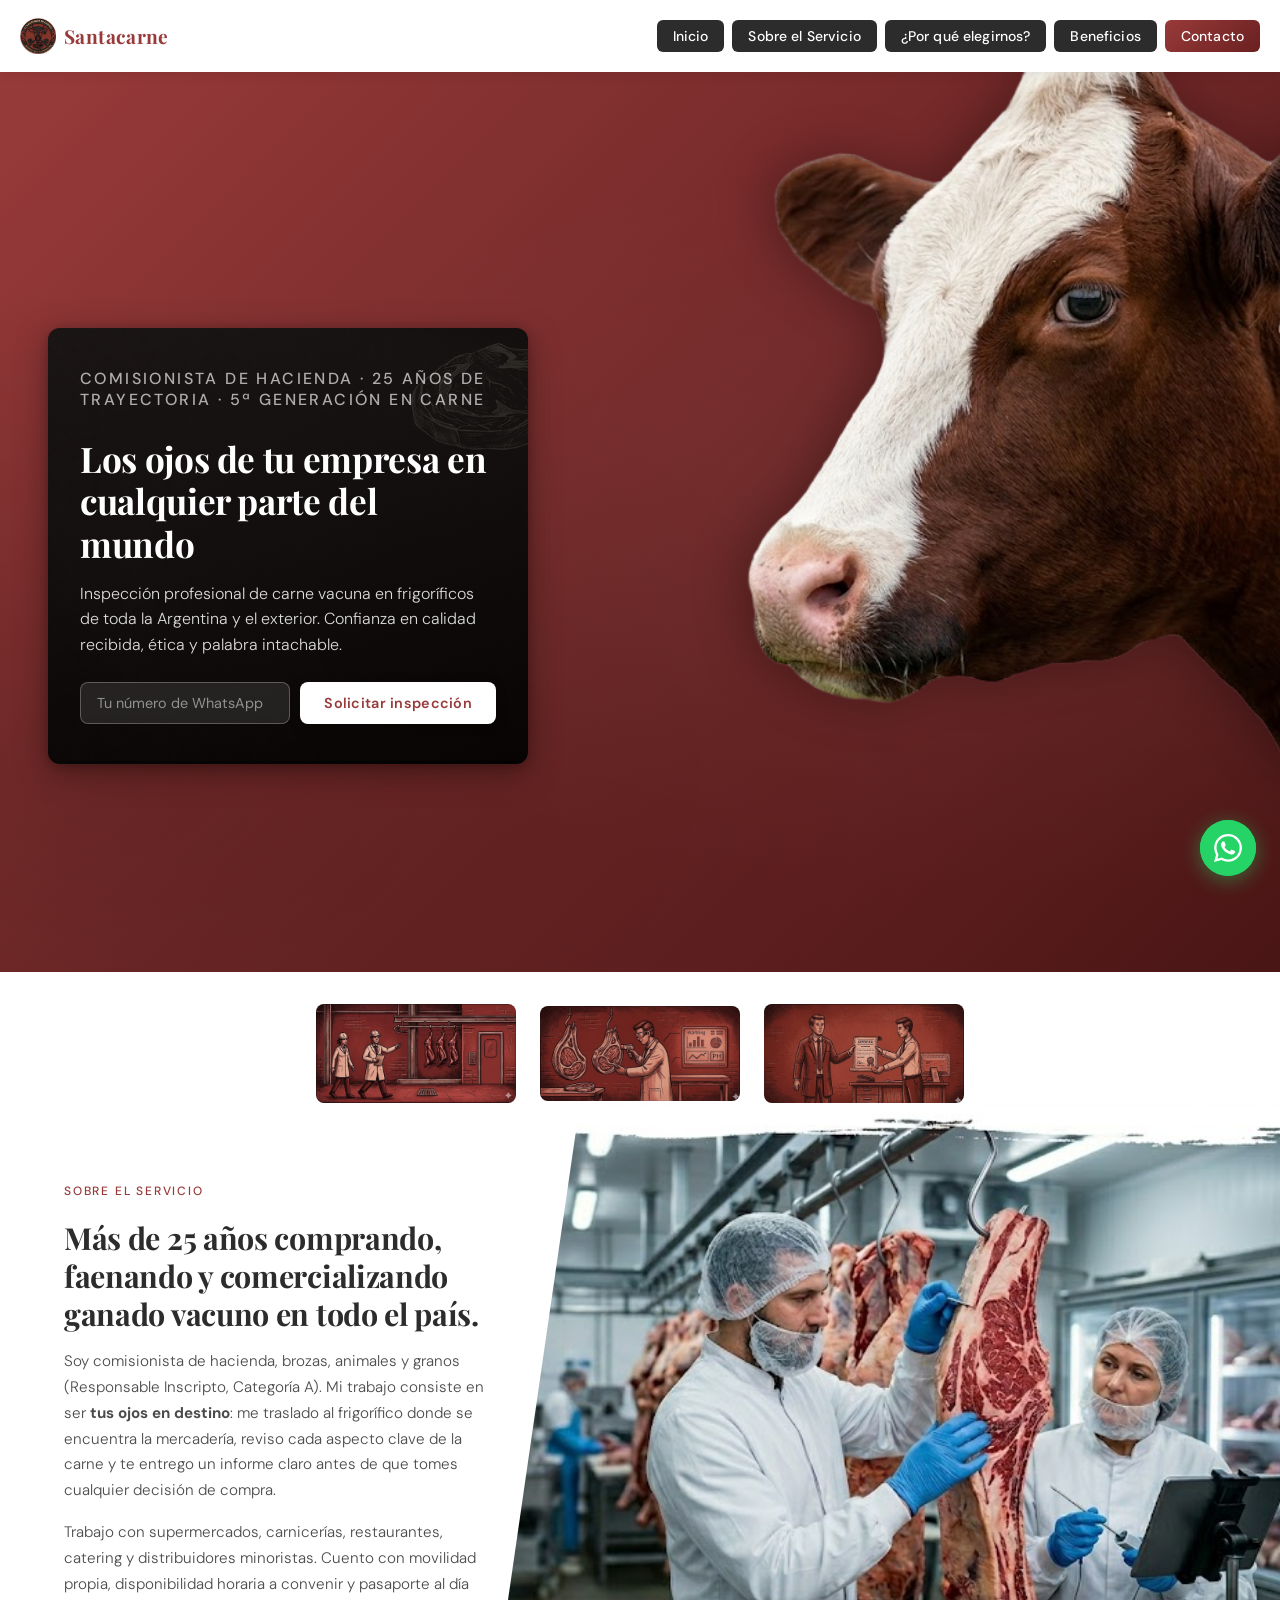
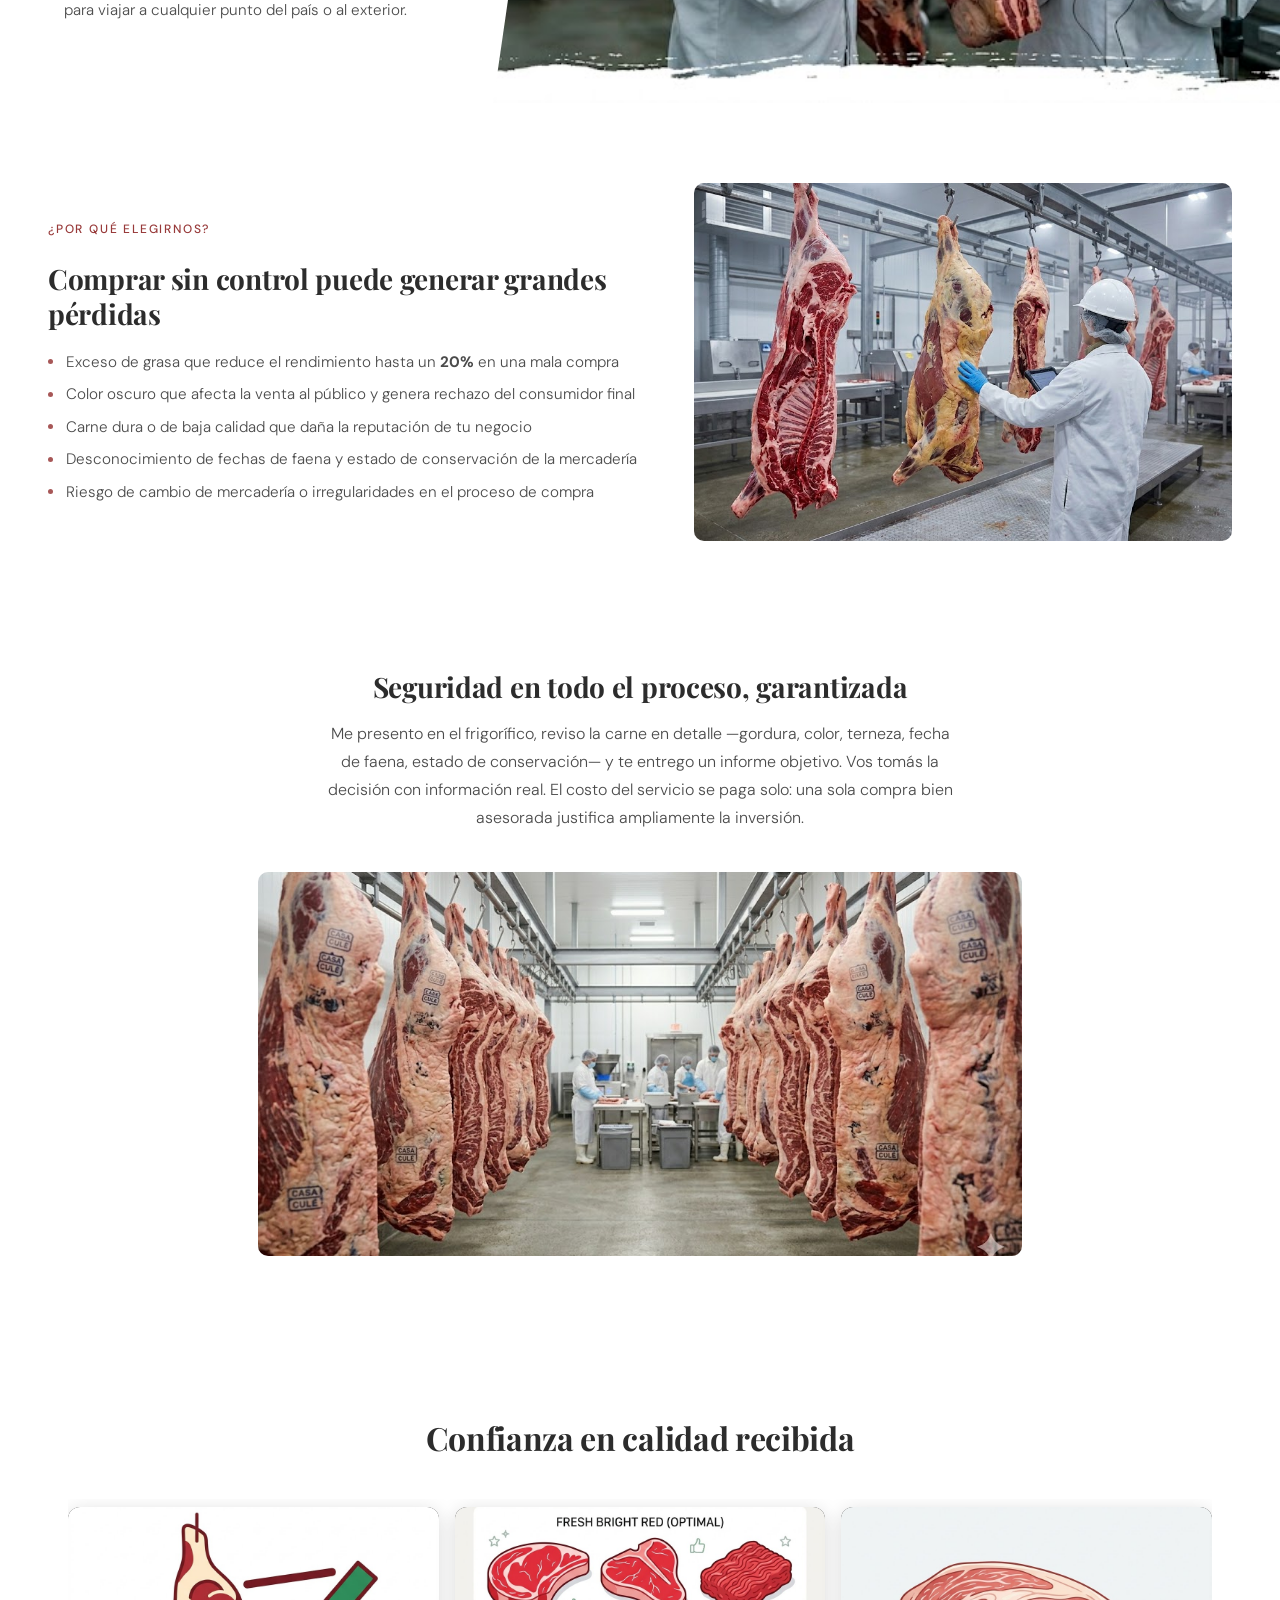
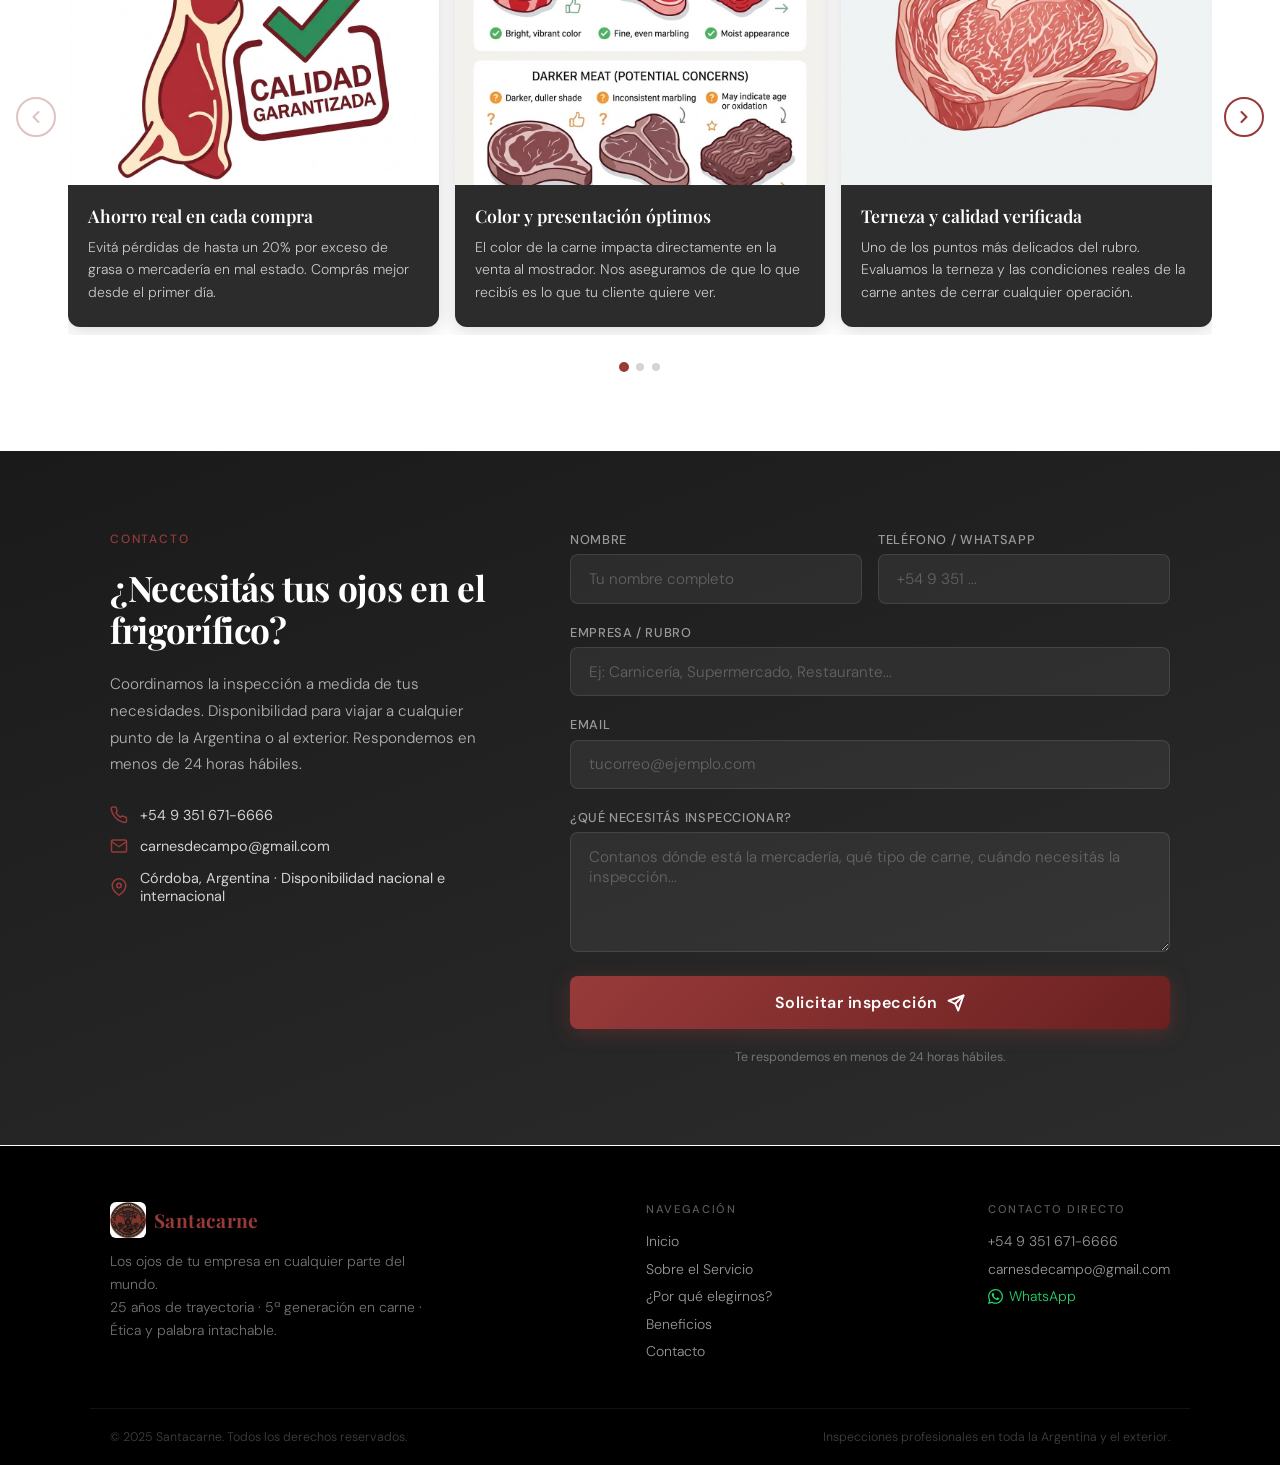
==== index.html @ 2d1158c5 "primer subida del proyecto" ====
<!DOCTYPE html>
<html lang="es">
<head>
  <meta charset="UTF-8" />
  <meta name="viewport" content="width=device-width, initial-scale=1.0" />

  <!-- ===== SEO ===== -->
  <title>Santacarne — Los ojos de tu empresa en cualquier parte del mundo</title>
  <meta name="description" content="Comisionista de hacienda con 25 años de trayectoria. Inspección profesional de carne vacuna en frigoríficos de toda la Argentina y el exterior. Garantizamos calidad, terneza y ahorro real en cada compra." />
  <meta name="keywords" content="comisionista de hacienda, inspección de carne vacuna, inspector frigorífico Argentina, asesoramiento compra de carne, media res, cortes vacunos, inspección frigorífico Córdoba" />
  <meta name="author" content="Santacarne" />
  <link rel="canonical" href="https://www.Santacarne.com.ar/" />

  <!-- ===== Open Graph (WhatsApp / LinkedIn / redes) ===== -->
  <meta property="og:type"        content="website" />
  <meta property="og:url"         content="https://www.Santacarne.com.ar/" />
  <meta property="og:title"       content="Santacarne — Los ojos de tu empresa en cualquier parte del mundo" />
  <meta property="og:description" content="25 años de trayectoria en hacienda vacuna. Inspección profesional en frigoríficos para supermercados, carnicerías, restaurantes y catering. Comprá con respaldo técnico." />
  <meta property="og:image"       content="https://www.Santacarne.com.ar/img/og-image.jpg" />
  <meta name="twitter:card"       content="summary_large_image" />

  <!-- ===== Favicon ===== -->
  <link rel="icon" type="image/jpeg" href="img/logo.jpg" />

  <!-- ===== Fuentes ===== -->
  <link rel="preconnect" href="https://fonts.googleapis.com" />
  <link rel="preconnect" href="https://fonts.gstatic.com" crossorigin />
  <link href="https://fonts.googleapis.com/css2?family=Playfair+Display:wght@600;700&family=DM+Sans:wght@300;400;500&display=swap" rel="stylesheet" />

  <link rel="stylesheet" href="styles.css" />
</head>
<body>

  <!-- ===================== NAVBAR ===================== -->
  <header class="navbar" role="banner">
    <div class="navbar__inner">
      <a href="#inicio" class="navbar__logo" aria-label="Ir al inicio">
        <img src="img/logo.jpg" alt="Intercarnes logo" class="navbar__logo-img" />
        <span class="navbar__logo-text">Santacarne</span>
      </a>
      <nav class="navbar__nav" aria-label="Navegación principal">
        <a href="#inicio"     class="navbar__link">Inicio</a>
        <a href="#servicio"   class="navbar__link">Sobre el Servicio</a>
        <a href="#elegirnos"  class="navbar__link">¿Por qué elegirnos?</a>
        <a href="#beneficios" class="navbar__link">Beneficios</a>
        <a href="#contacto"   class="navbar__link navbar__link--cta">Contacto</a>
      </nav>
      <button class="navbar__hamburger" aria-label="Abrir menú" aria-expanded="false" aria-controls="mobile-menu">
        <span class="navbar__bar"></span>
        <span class="navbar__bar"></span>
        <span class="navbar__bar"></span>
      </button>
    </div>
    <nav id="mobile-menu" class="navbar__mobile" aria-label="Menú móvil" aria-hidden="true">
      <a href="#inicio"     class="navbar__mobile-link">Inicio</a>
      <a href="#servicio"   class="navbar__mobile-link">Sobre el Servicio</a>
      <a href="#elegirnos"  class="navbar__mobile-link">¿Por qué elegirnos?</a>
      <a href="#beneficios" class="navbar__mobile-link">Beneficios</a>
      <a href="#contacto"   class="navbar__mobile-link navbar__mobile-link--cta">Contacto</a>
    </nav>
  </header>

  <main>

    <!-- ===================== HERO ===================== -->
    <section id="inicio" class="hero">
      <div class="hero__bg" aria-hidden="true"></div>
      <div class="hero__container">
        <div class="hero__card reveal reveal--left">
          <div class="hero__card-bg" aria-hidden="true"></div>
          <div class="hero__card-content">
            <!-- Tagline principal — keyword + diferencial -->
            <p class="hero__eyebrow">Comisionista de Hacienda · 25 años de trayectoria · 5ª generación en carne</p>
            <h1 class="hero__title">Los ojos de tu empresa en cualquier parte del mundo</h1>
            <p class="hero__subtitle">Inspección profesional de carne vacuna en frigoríficos de toda la Argentina y el exterior. Confianza en calidad recibida, ética y palabra intachable.</p>
            <div class="hero__action">
              <input type="text" class="hero__input" placeholder="Tu número de WhatsApp" aria-label="Número de contacto" />
              <a href="#contacto" class="hero__btn">Solicitar inspección</a>
            </div>
          </div>
        </div>
        <div class="hero__image-wrap" aria-hidden="true">
          <img src="img/hero-fondo.png" alt="Inspección de ganado vacuno" class="hero__image" />
        </div>
      </div>
    </section>

    <!-- ===================== TRANSICIÓN ===================== -->
    <div class="decorative-container reveal reveal--up">
      <div class="decorative" aria-hidden="true">
        <img src="img/transicion1.jpg" alt="" class="img-decoration" loading="lazy">
        <img src="img/transicion2.jpg" alt="" class="img-decoration" loading="lazy">
        <img src="img/transicion3.jpg" alt="" class="img-decoration" loading="lazy">
      </div>
    </div>

    <!-- ===================== SOBRE EL SERVICIO ===================== -->
    <section id="servicio" class="servicio">
      <div class="servicio__white reveal reveal--left">
        <span class="servicio__label">Sobre el Servicio</span>
        <h2 class="servicio__title">Más de 25 años comprando, faenando y comercializando ganado vacuno en todo el país.</h2>
        <p class="servicio__text">Soy comisionista de hacienda, brozas, animales y granos (Responsable Inscripto, Categoría A). Mi trabajo consiste en ser <strong>tus ojos en destino</strong>: me traslado al frigorífico donde se encuentra la mercadería, reviso cada aspecto clave de la carne y te entrego un informe claro antes de que tomes cualquier decisión de compra.</p>
        <p class="servicio__text">Trabajo con supermercados, carnicerías, restaurantes, catering y distribuidores minoristas. Cuento con movilidad propia, disponibilidad horaria a convenir y pasaporte al día para viajar a cualquier punto del país o al exterior.</p>
      </div>
      <img src="img/sobre nosotros.jpg" alt="Inspección profesional de ganado vacuno en frigorífico" class="servicio__img" loading="lazy" />
    </section>

    <!-- ===================== POR QUÉ ELEGIRNOS ===================== -->
    <section id="elegirnos" class="elegirnos">

      <div class="elegirnos__problema">
        <div class="elegirnos__problema-texto reveal reveal--left">
          <span class="elegirnos__label">¿Por qué elegirnos?</span>
          <h2 class="elegirnos__title">Comprar sin control puede generar grandes pérdidas</h2>
          <ul class="elegirnos__lista">
            <li>Exceso de grasa que reduce el rendimiento hasta un <strong>20%</strong> en una mala compra</li>
            <li>Color oscuro que afecta la venta al público y genera rechazo del consumidor final</li>
            <li>Carne dura o de baja calidad que daña la reputación de tu negocio</li>
            <li>Desconocimiento de fechas de faena y estado de conservación de la mercadería</li>
            <li>Riesgo de cambio de mercadería o irregularidades en el proceso de compra</li>
          </ul>
        </div>
        <div class="elegirnos__problema-img-wrap reveal reveal--right">
          <img src="img/problemas a solucionar.jpg" alt="Problemas frecuentes en la compra de ganado vacuno" class="elegirnos__problema-img" loading="lazy" />
        </div>
      </div>

      <div class="elegirnos__solucion">
        <div class="elegirnos__solucion-texto reveal reveal--up">
          <h2 class="elegirnos__title">Seguridad en todo el proceso, garantizada</h2>
          <p class="elegirnos__solucion-desc">Me presento en el frigorífico, reviso la carne en detalle —gordura, color, terneza, fecha de faena, estado de conservación— y te entrego un informe objetivo. Vos tomás la decisión con información real. El costo del servicio se paga solo: una sola compra bien asesorada justifica ampliamente la inversión.</p>
        </div>
        <div class="elegirnos__solucion-img-wrap reveal reveal--up">
          <img src="img/solucion al problema.jpg" alt="Inspector profesional revisando carne vacuna en frigorífico" class="elegirnos__solucion-img" loading="lazy" />
        </div>
      </div>

    </section>

    <!-- ===================== BENEFICIOS ===================== -->
    <section id="beneficios" class="beneficios">
      <div class="beneficios__header reveal reveal--up">
        <h2 class="beneficios__title">Confianza en calidad recibida</h2>
      </div>
      <div class="beneficios__carrusel-wrap reveal reveal--up">
        <button class="beneficios__btn beneficios__btn--prev" aria-label="Anterior">
          <svg xmlns="http://www.w3.org/2000/svg" width="20" height="20" viewBox="0 0 24 24" fill="none" stroke="currentColor" stroke-width="2.5" stroke-linecap="round" stroke-linejoin="round"><polyline points="15 18 9 12 15 6"/></svg>
        </button>
        <div class="beneficios__track-clip">
          <ul class="beneficios__track">
            <li class="beneficios__card">
              <div class="beneficios__card-img-wrap"><img src="img/tarjeta-1.jpg" alt="Reducción de pérdidas económicas" class="beneficios__card-img" loading="lazy" /></div>
              <div class="beneficios__card-body">
                <h3 class="beneficios__card-title">Ahorro real en cada compra</h3>
                <p class="beneficios__card-text">Evitá pérdidas de hasta un 20% por exceso de grasa o mercadería en mal estado. Comprás mejor desde el primer día.</p>
              </div>
            </li>
            <li class="beneficios__card">
              <div class="beneficios__card-img-wrap"><img src="img/tarjeta-2.jpg" alt="Color y presentación de la carne" class="beneficios__card-img" loading="lazy" /></div>
              <div class="beneficios__card-body">
                <h3 class="beneficios__card-title">Color y presentación óptimos</h3>
                <p class="beneficios__card-text">El color de la carne impacta directamente en la venta al mostrador. Nos aseguramos de que lo que recibís es lo que tu cliente quiere ver.</p>
              </div>
            </li>
            <li class="beneficios__card">
              <div class="beneficios__card-img-wrap"><img src="img/tarjeta-3.jpg" alt="Terneza y calidad garantizada" class="beneficios__card-img" loading="lazy" /></div>
              <div class="beneficios__card-body">
                <h3 class="beneficios__card-title">Terneza y calidad verificada</h3>
                <p class="beneficios__card-text">Uno de los puntos más delicados del rubro. Evaluamos la terneza y las condiciones reales de la carne antes de cerrar cualquier operación.</p>
              </div>
            </li>
            <li class="beneficios__card">
              <div class="beneficios__card-img-wrap"><img src="img/tarjeta-4.jpg" alt="Control de fechas de faena y conservación" class="beneficios__card-img" loading="lazy" /></div>
              <div class="beneficios__card-body">
                <h3 class="beneficios__card-title">Control de faena y conservación</h3>
                <p class="beneficios__card-text">La carne tiene merma con el paso de los días. Verificamos fechas de faena y estado de conservación para que no te lleves sorpresas.</p>
              </div>
            </li>
            <li class="beneficios__card">
              <div class="beneficios__card-img-wrap"><img src="img/tarjeta-5.jpg" alt="Seguridad y transparencia en la compra" class="beneficios__card-img" loading="lazy" /></div>
              <div class="beneficios__card-body">
                <h3 class="beneficios__card-title">Seguridad y transparencia total</h3>
                <p class="beneficios__card-text">Prevenimos cambios de mercadería y posibles irregularidades. Ética y palabra intachable en cada operación, respaldadas por 25 años de trayectoria.</p>
              </div>
            </li>
          </ul>
        </div>
        <button class="beneficios__btn beneficios__btn--next" aria-label="Siguiente">
          <svg xmlns="http://www.w3.org/2000/svg" width="20" height="20" viewBox="0 0 24 24" fill="none" stroke="currentColor" stroke-width="2.5" stroke-linecap="round" stroke-linejoin="round"><polyline points="9 18 15 12 9 6"/></svg>
        </button>
      </div>
      <div class="beneficios__dots" aria-hidden="true"></div>
    </section>

    <!-- ===================== CONTACTO ===================== -->
    <section id="contacto" class="contacto">
      <div class="contacto__inner">

        <div class="contacto__info reveal reveal--left">
          <span class="contacto__label">Contacto</span>
          <h2 class="contacto__title">¿Necesitás tus ojos en el frigorífico?</h2>
          <p class="contacto__desc">Coordinamos la inspección a medida de tus necesidades. Disponibilidad para viajar a cualquier punto de la Argentina o al exterior. Respondemos en menos de 24 horas hábiles.</p>
          <ul class="contacto__datos">
            <li class="contacto__dato">
              <svg xmlns="http://www.w3.org/2000/svg" width="18" height="18" viewBox="0 0 24 24" fill="none" stroke="currentColor" stroke-width="2" stroke-linecap="round" stroke-linejoin="round"><path d="M22 16.92v3a2 2 0 0 1-2.18 2 19.79 19.79 0 0 1-8.63-3.07A19.5 19.5 0 0 1 4.69 12 19.79 19.79 0 0 1 1.6 3.43 2 2 0 0 1 3.6 1.27h3a2 2 0 0 1 2 1.72c.13.96.36 1.9.7 2.81a2 2 0 0 1-.45 2.11L7.91 8.91a16 16 0 0 0 6.07 6.07l.91-.91a2 2 0 0 1 2.11-.45c.9.34 1.85.57 2.81.7A2 2 0 0 1 21.73 16.92z"/></svg>
              <span>+54 9 351 671-6666</span>
            </li>
            <li class="contacto__dato">
              <svg xmlns="http://www.w3.org/2000/svg" width="18" height="18" viewBox="0 0 24 24" fill="none" stroke="currentColor" stroke-width="2" stroke-linecap="round" stroke-linejoin="round"><path d="M4 4h16c1.1 0 2 .9 2 2v12c0 1.1-.9 2-2 2H4c-1.1 0-2-.9-2-2V6c0-1.1.9-2 2-2z"/><polyline points="22,6 12,13 2,6"/></svg>
              <span>carnesdecampo@gmail.com</span>
            </li>
            <li class="contacto__dato">
              <svg xmlns="http://www.w3.org/2000/svg" width="18" height="18" viewBox="0 0 24 24" fill="none" stroke="currentColor" stroke-width="2" stroke-linecap="round" stroke-linejoin="round"><path d="M21 10c0 7-9 13-9 13s-9-6-9-13a9 9 0 0 1 18 0z"/><circle cx="12" cy="10" r="3"/></svg>
              <span>Córdoba, Argentina · Disponibilidad nacional e internacional</span>
            </li>
          </ul>
        </div>

        <div class="contacto__form-wrap reveal reveal--right">
          <form class="contacto__form" action="https://formsubmit.co/carnesdecampo@gmail.com" method="POST">
            <input type="hidden" name="_subject" value="Nueva consulta desde Intercarnes" />
            <input type="hidden" name="_captcha" value="false" />
            <input type="hidden" name="_template" value="table" />
            <input type="hidden" name="_next" value="https://www.Santacarne.com.ar/gracias.html" />
            <input type="text" name="_honey" style="display:none" />

            <div class="contacto__row">
              <div class="contacto__field">
                <label class="contacto__field-label" for="nombre">Nombre</label>
                <input type="text" id="nombre" name="nombre" class="contacto__input" placeholder="Tu nombre completo" required />
              </div>
              <div class="contacto__field">
                <label class="contacto__field-label" for="telefono">Teléfono / WhatsApp</label>
                <input type="tel" id="telefono" name="telefono" class="contacto__input" placeholder="+54 9 351 ..." required />
              </div>
            </div>
            <div class="contacto__field">
              <label class="contacto__field-label" for="empresa">Empresa / Rubro</label>
              <input type="text" id="empresa" name="empresa" class="contacto__input" placeholder="Ej: Carnicería, Supermercado, Restaurante..." />
            </div>
            <div class="contacto__field">
              <label class="contacto__field-label" for="email">Email</label>
              <input type="email" id="email" name="email" class="contacto__input" placeholder="tucorreo@ejemplo.com" required />
            </div>
            <div class="contacto__field">
              <label class="contacto__field-label" for="mensaje">¿Qué necesitás inspeccionar?</label>
              <textarea id="mensaje" name="mensaje" class="contacto__textarea" placeholder="Contanos dónde está la mercadería, qué tipo de carne, cuándo necesitás la inspección..." rows="4" required></textarea>
            </div>
            <button type="submit" class="contacto__submit">
              Solicitar inspección
              <svg xmlns="http://www.w3.org/2000/svg" width="18" height="18" viewBox="0 0 24 24" fill="none" stroke="currentColor" stroke-width="2.5" stroke-linecap="round" stroke-linejoin="round"><line x1="22" y1="2" x2="11" y2="13"/><polygon points="22 2 15 22 11 13 2 9 22 2"/></svg>
            </button>
            <p class="contacto__aviso">Te respondemos en menos de 24 horas hábiles.</p>
          </form>
        </div>

      </div>
    </section>

  </main>

  <!-- ===================== FOOTER ===================== -->
  <footer class="footer" role="contentinfo">
    <div class="footer__inner">

      <div class="footer__brand">
        <a href="#inicio" class="navbar__logo" aria-label="Volver al inicio">
          <img src="img/logo.jpg" alt="Intercarnes logo" class="navbar__logo-img" loading="lazy" />
          <span class="navbar__logo-text">Santacarne</span>
        </a>
        <p class="footer__tagline">Los ojos de tu empresa en cualquier parte del mundo.<br/>25 años de trayectoria · 5ª generación en carne · Ética y palabra intachable.</p>
      </div>

      <nav class="footer__nav" aria-label="Navegación footer">
        <h4 class="footer__nav-title">Navegación</h4>
        <a href="#inicio"     class="footer__link">Inicio</a>
        <a href="#servicio"   class="footer__link">Sobre el Servicio</a>
        <a href="#elegirnos"  class="footer__link">¿Por qué elegirnos?</a>
        <a href="#beneficios" class="footer__link">Beneficios</a>
        <a href="#contacto"   class="footer__link">Contacto</a>
      </nav>

      <div class="footer__contacto">
        <h4 class="footer__nav-title">Contacto directo</h4>
        <a href="tel:+5493516716666" class="footer__link">+54 9 351 671-6666</a>
        <a href="mailto:carnesdecampo@gmail.com" class="footer__link">carnesdecampo@gmail.com</a>
        <a href="https://wa.me/5493516716666" target="_blank" rel="noopener" class="footer__link footer__link--whatsapp">
          <svg xmlns="http://www.w3.org/2000/svg" width="15" height="15" viewBox="0 0 24 24" fill="currentColor"><path d="M17.472 14.382c-.297-.149-1.758-.867-2.03-.967-.273-.099-.471-.148-.67.15-.197.297-.767.966-.94 1.164-.173.199-.347.223-.644.075-.297-.15-1.255-.463-2.39-1.475-.883-.788-1.48-1.761-1.653-2.059-.173-.297-.018-.458.13-.606.134-.133.298-.347.446-.52.149-.174.198-.298.298-.497.099-.198.05-.371-.025-.52-.075-.149-.669-1.612-.916-2.207-.242-.579-.487-.5-.669-.51-.173-.008-.371-.01-.57-.01-.198 0-.52.074-.792.372-.272.297-1.04 1.016-1.04 2.479 0 1.462 1.065 2.875 1.213 3.074.149.198 2.096 3.2 5.077 4.487.709.306 1.262.489 1.694.625.712.227 1.36.195 1.871.118.571-.085 1.758-.719 2.006-1.413.248-.694.248-1.289.173-1.413-.074-.124-.272-.198-.57-.347m-5.421 7.403h-.004a9.87 9.87 0 0 1-5.031-1.378l-.361-.214-3.741.982.998-3.648-.235-.374a9.86 9.86 0 0 1-1.51-5.26c.001-5.45 4.436-9.884 9.888-9.884 2.64 0 5.122 1.03 6.988 2.898a9.825 9.825 0 0 1 2.893 6.994c-.003 5.45-4.437 9.884-9.885 9.884m8.413-18.297A11.815 11.815 0 0 0 12.05 0C5.495 0 .16 5.335.157 11.892c0 2.096.547 4.142 1.588 5.945L.057 24l6.305-1.654a11.882 11.882 0 0 0 5.683 1.448h.005c6.554 0 11.89-5.335 11.893-11.893a11.821 11.821 0 0 0-3.48-8.413Z"/></svg>
          WhatsApp
        </a>
      </div>

    </div>
    <div class="footer__bottom">
      <p class="footer__copy">© 2025 Santacarne. Todos los derechos reservados.</p>
      <p class="footer__copy footer__copy--right">Inspecciones profesionales en toda la Argentina y el exterior.</p>
    </div>
  </footer>

  <!-- WSP FLOTANTE -->
  <a href="https://wa.me/5493516716666" class="wsp-float" target="_blank" rel="noopener" aria-label="Contactar por WhatsApp">
    <svg xmlns="http://www.w3.org/2000/svg" width="28" height="28" viewBox="0 0 24 24" fill="currentColor">
      <path d="M17.472 14.382c-.297-.149-1.758-.867-2.03-.967-.273-.099-.471-.148-.67.15-.197.297-.767.966-.94 1.164-.173.199-.347.223-.644.075-.297-.15-1.255-.463-2.39-1.475-.883-.788-1.48-1.761-1.653-2.059-.173-.297-.018-.458.13-.606.134-.133.298-.347.446-.52.149-.174.198-.298.298-.497.099-.198.05-.371-.025-.52-.075-.149-.669-1.612-.916-2.207-.242-.579-.487-.5-.669-.51-.173-.008-.371-.01-.57-.01-.198 0-.52.074-.792.372-.272.297-1.04 1.016-1.04 2.479 0 1.462 1.065 2.875 1.213 3.074.149.198 2.096 3.2 5.077 4.487.709.306 1.262.489 1.694.625.712.227 1.36.195 1.871.118.571-.085 1.758-.719 2.006-1.413.248-.694.248-1.289.173-1.413-.074-.124-.272-.198-.57-.347m-5.421 7.403h-.004a9.87 9.87 0 0 1-5.031-1.378l-.361-.214-3.741.982.998-3.648-.235-.374a9.86 9.86 0 0 1-1.51-5.26c.001-5.45 4.436-9.884 9.888-9.884 2.64 0 5.122 1.03 6.988 2.898a9.825 9.825 0 0 1 2.893 6.994c-.003 5.45-4.437 9.884-9.885 9.884m8.413-18.297A11.815 11.815 0 0 0 12.05 0C5.495 0 .16 5.335.157 11.892c0 2.096.547 4.142 1.588 5.945L.057 24l6.305-1.654a11.882 11.882 0 0 0 5.683 1.448h.005c6.554 0 11.89-5.335 11.893-11.893a11.821 11.821 0 0 0-3.48-8.413Z"/>
    </svg>
  </a>

  <script src="main.js"></script>
</body>
</html>
---- styles.css ----
/* ============================================================
    VARIABLES & RESET
   ============================================================ */
:root {
    --color-primary:   #983A3A;
    --color-dark:      #2C2C2C;
    --color-black:     #000000;
    --color-white:     #FFFFFF;
    
    /* Gradientes */
    --gradient-primary: linear-gradient(135deg, #983A3A 0%, #6b2020 100%);
    --gradient-dark:    linear-gradient(135deg, #2C2C2C 0%, #111111 100%);
    
    /* Tipografía */
    --font-display: 'Playfair Display', Georgia, serif;
    --font-body:    'DM Sans', sans-serif;
    
    /* Navbar */
    --navbar-height:      64px;
    --navbar-height-desk: 72px;
}
    
*,
*::before,
*::after {
    box-sizing: border-box;
    margin: 0;
    padding: 0;
}
    
html {
    scroll-behavior: smooth;
    font-size: 16px;
}
 
body {
    font-family: var(--font-body);
    background-color: var(--color-white);
    color: var(--color-dark);
    min-height: 100vh;
}
    
img {
    display: block;
    max-width: 100%;
}
    
a {
    text-decoration: none;
    color: inherit;
}
    
/* ============================================================
    CONTAINER QUERY — NAVBAR
   ============================================================ */
.navbar {
    container-type: inline-size;
    container-name: navbar;
    
    position: sticky;
    top: 0;
    z-index: 100;
    background-color: var(--color-white);
    box-shadow: 0 2px 12px rgba(0, 0, 0, 0.08);
    width: 100%;
}
    
/* ---- Inner: logo + controles (mobile first) ---- */
.navbar__inner {
    display: flex;
    align-items: center;
    justify-content: space-between;
    height: var(--navbar-height);
    padding-inline: 1.25rem;
    max-width: 1280px;
    margin-inline: auto;
}
    
/* ---- Logo ---- */
.navbar__logo {
    display: inline-flex;
    align-items: center;
    gap: 0.5rem;
    flex-shrink: 0;
}
    
.navbar__logo-img {
    width: 36px;
    height: 36px;
    object-fit: contain;
    border-radius: 6px;
}
    
.navbar__logo-text {
    font-family: var(--font-display);
    font-size: 1.2rem;
    font-weight: 700;
    color: var(--color-primary);
    letter-spacing: 0.02em;
}
    
/* ---- Nav desktop (oculto en mobile) ---- */
.navbar__nav {
    display: none;
}
    
/* ---- Links desktop ---- */
.navbar__link {
    display: inline-block;
    font-family: var(--font-body);
    font-size: 0.875rem;
    font-weight: 500;
    color: var(--color-white);
    background-color: var(--color-dark);
    padding: 0.45rem 1rem;
    border-radius: 6px;
    transition: background-color 0.25s ease, transform 0.15s ease;
    letter-spacing: 0.01em;
}   
    
.navbar__link:hover {
    background-color: var(--color-primary);
    transform: translateY(-1px);
}
    
/* Botón CTA especial */
.navbar__link--cta {
    background: var(--gradient-primary);
    color: var(--color-white);
}
    
.navbar__link--cta:hover {
    background: var(--gradient-dark);
    transform: translateY(-1px);
}
    
/* ---- Hamburguesa ---- */
.navbar__hamburger {
    display: flex;
    flex-direction: column;
    justify-content: center;
    gap: 5px;
    background: none;
    border: none;
    cursor: pointer;
    padding: 6px;
    border-radius: 6px;
    transition: background-color 0.2s;
}
    
.navbar__hamburger:hover {
    background-color: rgba(152, 58, 58, 0.08);
}
    
.navbar__bar {
    display: block;
    width: 24px;
    height: 2px;
    background-color: var(--color-dark);
    border-radius: 2px;
    transition:
        transform 0.35s cubic-bezier(0.4, 0, 0.2, 1),
        opacity   0.25s ease,
        width     0.3s ease;
    transform-origin: center;
}
    
/* Estado abierto — animación X */
.navbar__hamburger.is-open .navbar__bar:nth-child(1) {
    transform: translateY(7px) rotate(45deg);
}
.navbar__hamburger.is-open .navbar__bar:nth-child(2) {
    opacity: 0;
    width: 0;
}
.navbar__hamburger.is-open .navbar__bar:nth-child(3) {
    transform: translateY(-7px) rotate(-45deg);
}

/* ---- Menú Mobile ---- */
.navbar__mobile {
    display: flex;
    flex-direction: column;
    background-color: var(--color-white);
    border-top: 1px solid rgba(44, 44, 44, 0.08);
    overflow: hidden;
    
    /* Animación slide-down */
    max-height: 0;
    opacity: 0;
    transition:
        max-height 0.45s cubic-bezier(0.4, 0, 0.2, 1),
        opacity    0.35s ease;
}
    
.navbar__mobile.is-open {
    max-height: 400px;
    opacity: 1;
}
    
.navbar__mobile-link {
    display: block;
    font-family: var(--font-body);
    font-size: 0.95rem;
    font-weight: 500;
    color: var(--color-dark);
    padding: 0.9rem 1.25rem;
    border-bottom: 1px solid rgba(44, 44, 44, 0.06);
    transition: background-color 0.2s, color 0.2s, padding-left 0.2s;
}
    
.navbar__mobile-link:hover {
    background-color: rgba(152, 58, 58, 0.05);
    color: var(--color-primary);
    padding-left: 1.75rem;
}
    
.navbar__mobile-link--cta {
    color: var(--color-white);
    background: var(--gradient-primary);
    text-align: center;
    margin: 0.75rem 1rem;
    border-radius: 8px;
    border-bottom: none;
    padding: 0.75rem 1rem;
}
    
.navbar__mobile-link--cta:hover {
    background: var(--gradient-dark);
    color: var(--color-white);
    padding-left: 1rem;
}
    
/* ============================================================
    CONTAINER QUERY — BREAKPOINT DESKTOP
    Al superar 768px dentro del container "navbar"
   ============================================================ */
@container navbar (min-width: 800px) {
    .navbar__inner {
        height: var(--navbar-height-desk);
    }
    
    /* Mostrar nav desktop */
    .navbar__nav {
        display: flex;
        align-items: center;
        gap: 0.5rem;
    }
    
    /* Ocultar hamburguesa */
    .navbar__hamburger {
        display: none;
    }
    
    /* Ocultar menú mobile (por si quedó abierto al rotar pantalla) */
    .navbar__mobile {
        display: none !important;
    }
}
    
    
/* ============================================================
    HERO
   ============================================================ */
.hero {
    container-type: inline-size;
    container-name: hero;
    
    position: relative;
    width: 100%;
    min-height: 100svh;
    overflow: hidden;
    
    /* Fondo rojo con gradiente oscuro */
    background: linear-gradient(135deg, #983A3A 0%, #4a1515 100%);
}
.hero__eyebrow {
  font-family: var(--font-body);
  font-weight: 500;
  letter-spacing: 0.15em;
  text-transform: uppercase;
  color: rgba(255, 255, 255, 0.65);
  margin-bottom: 0.75rem;
}
/* ---- Fondo decorativo (capa de textura/opacidad) ---- */
.hero__bg {
    position: absolute;
    inset: 0;
    background:
        radial-gradient(ellipse at 80% 50%, rgba(255,255,255,0.04) 0%, transparent 60%),
        radial-gradient(ellipse at 10% 80%, rgba(0,0,0,0.15) 0%, transparent 50%);
    pointer-events: none;
    z-index: 0;
}
    
/* ---- Contenedor principal: mobile → columna normal (card arriba, vaca abajo) ---- */
.hero__container {
    position: relative;
    z-index: 1;
    display: flex;
    flex-direction: column;
    align-items: center;
    justify-content: center;
    min-height: 100svh;
    padding: 2rem 1.25rem 0;
    
    max-width: 1280px;
    margin-inline: auto;
}
    
/* ---- CARD izquierda ---- */
.hero__card {
    position: relative;
    width: 100%;
    max-width: 480px;
    border-radius: 12px;
    overflow: hidden;
    box-shadow:
        0 8px 32px rgba(0, 0, 0, 0.35),
        0 2px 8px  rgba(0, 0, 0, 0.2);
}
    
/* Background image de la card */
.hero__card-bg {
    position: absolute;
    inset: 0;
    background-image: url('img/fondo-titulo.png');
    background-size: cover;
    background-position: center center;
    background-repeat: no-repeat;
    z-index: 0;
}
    
/* Overlay oscuro encima de la imagen para legibilidad */
.hero__card-bg::after {
    content: '';
    position: absolute;
    inset: 0;
    background: linear-gradient(160deg, rgba(20,20,20,0.82) 0%, rgba(0,0,0,0.88) 100%);
}
    
/* Contenido sobre el overlay */
.hero__card-content {
    position: relative;
    z-index: 1;
    padding: 2rem 1.5rem;
    display: flex;
    flex-direction: column;
    gap: 1rem;
}
    
/* ---- Título ---- */
.hero__title {
    font-family: var(--font-display);
    font-size: clamp(1.5rem, 5vw, 2.2rem);
    font-weight: 700;
    color: var(--color-white);
    line-height: 1.2;
    letter-spacing: -0.01em;
}
    
/* ---- Subtítulo ---- */
.hero__subtitle {
    font-family: var(--font-body);
    font-size: clamp(0.875rem, 2.5vw, 1rem);
    font-weight: 300;
    color: rgba(255, 255, 255, 0.85);
    line-height: 1.6;
}
    
/* ---- Input + Botón ---- */
.hero__action {
    display: flex;
    flex-direction: column;
    gap: 0.65rem;
    margin-top: 0.5rem;
}   
    
.hero__input {
    width: 100%;
    padding: 0.7rem 1rem;
    border: 1px solid rgba(255, 255, 255, 0.25);
    border-radius: 8px;
    background: rgba(255, 255, 255, 0.1);
    color: var(--color-white);
    font-family: var(--font-body);
    font-size: 0.9rem;
    outline: none;
    transition: border-color 0.25s, background 0.25s;
    backdrop-filter: blur(4px);
}
    
.hero__input::placeholder {
    color: rgba(255, 255, 255, 0.5);
}
    
.hero__input:focus {
    border-color: rgba(255, 255, 255, 0.6);
    background: rgba(255, 255, 255, 0.15);
}
    
.hero__btn {
    display: inline-block;
    width: 100%;
    text-align: center;
    padding: 0.75rem 1.5rem;
    background: var(--color-white);
    color: var(--color-primary);
    font-family: var(--font-body);
    font-size: 0.9rem;
    font-weight: 600;
    border-radius: 8px;
    letter-spacing: 0.02em;
    transition: background 0.25s, color 0.25s, transform 0.2s, box-shadow 0.2s;
    box-shadow: 0 2px 12px rgba(0,0,0,0.2);
}
    
.hero__btn:hover {
    background: var(--color-dark);
    color: var(--color-white);
    transform: translateY(-2px);
    box-shadow: 0 6px 20px rgba(0,0,0,0.3);
}
    
/* ---- Imagen de la vaca — MOBILE: flujo normal, debajo de la card ---- */
.hero__image-wrap {
    width: 90vw;
    margin-right: calc(-45vw + 37%);
    display: flex;
    justify-content: flex-end;
}

    
.hero__image {
    width: 100%;
    height: auto;
    object-fit: contain;
    filter: drop-shadow(0 8px 24px rgba(0,0,0,0.4));
}
    
    
/* ============================================================
    CONTAINER QUERY — HERO DESKTOP
   ============================================================ */
@container hero (min-width: 768px) {

    .hero {
        overflow: hidden;
    }
    
    .hero__container {
        flex-direction: row;
        align-items: center;
        justify-content: flex-start;
        padding: 4rem 3rem;
        gap: 0;
        min-height: 100svh;
        max-width: 1280px;
        margin-inline: auto;
    }
    
    .hero__card {
        flex: 0 0 auto;
        width: 100%;
        max-width: 480px; /* 🔥 controlás el texto */
        margin-top: 3rem;
        position: relative;
        z-index: 2;
    }
    
    .hero__card-content {
        padding: 2.5rem 2rem;
    }
    
    .hero__action {
        flex-direction: row;
        align-items: stretch;
    }
    
    .hero__input {
        flex: 1;
    }
    
    .hero__btn {
        width: auto;
        white-space: nowrap;
        flex-shrink: 0;
    }
    
    /* 🐄 Vaca controlada */
    .hero__image-wrap {
        position: absolute;
        right: 0;
        top: 0;
        height: 100%;
        width: 50%;            /* 🔥 ya no invade todo */
        max-width: 520px;      /* 🔥 tamaño tablet */

        display: flex;
        align-items: flex-start;
        justify-content: flex-end;
        pointer-events: none;
        z-index: 1;
    }
    
    .hero__image {
        height: 100%;
        width: auto;
        object-fit: contain;
        object-position: right top;
        transform: translateX(2%); /* suave */
        filter: drop-shadow(-8px 0 24px rgba(0,0,0,0.3));
    }
    
}

@container hero (min-width: 1024px) {

    .hero__image-wrap {
        width: 52%;
        max-width: 680px;
    }

    .hero__image {
        transform: translateX(4%); /* más pro */
    }
}


/* ===================== DECORATION (MOBILE FIRST) ===================== */
.decorative-container{
    display: none;
}


/* ===================== TABLET / DESKTOP ===================== */
@media (min-width: 800px){

    .decorative-container{
        display: flex;
        justify-content: center;
        margin-top: 2rem;
    }

    .decorative{
        display: flex;
        flex-direction: row;
        gap: 1.5rem;
        align-items: center;
    }

    .img-decoration{
        width: 100%;
        max-width: 150px;
        
        object-fit: cover;
        border-radius: 8px;
    }
}


/* ===================== DESKTOP GRANDE ===================== */
@media (min-width: 1024px){

    .img-decoration{
        max-width: 200px;
    }
}



/* ============================================================
   SOBRE EL SERVICIO
   ============================================================ */
.servicio {
  container-type: inline-size;
  container-name: servicio;
  position: relative;
  width: 100%;
  overflow: hidden;
}
.servicio__img {
  width: 100%;
  height: 280px;
  object-fit: cover;
  object-position: center top;
  display: block;
}
.servicio__white {
  background-color: var(--color-white);
  padding: 2.5rem 1.5rem;
  display: flex;
  flex-direction: column;
  gap: 1rem;
  width: 100%;
}
.servicio__label {
  display: inline-block;
  font-family: var(--font-body);
  font-size: 0.75rem;
  font-weight: 500;
  letter-spacing: 0.15em;
  text-transform: uppercase;
  color: var(--color-primary);
  margin-bottom: 0.25rem;
}
.servicio__title {
  font-family: var(--font-display);
  font-size: clamp(1.3rem, 4vw, 1.9rem);
  font-weight: 700;
  color: var(--color-dark);
  line-height: 1.25;
  letter-spacing: -0.01em;
}
.servicio__text {
  font-family: var(--font-body);
  font-size: clamp(0.875rem, 2vw, 0.95rem);
  font-weight: 300;
  color: var(--color-dark);
  line-height: 1.7;
  opacity: 0.85;
}
@container servicio (min-width: 768px) {
  .servicio { min-height: 420px; }
  .servicio__img {
    position: absolute;
    inset: 0;
    width: 100%;
    height: 100%;
    object-fit: cover;
    object-position: center center;
  }
  .servicio__white {
    position: relative;
    z-index: 1;
    width: 50%;
    max-width: 580px;
    min-height: 420px;
    padding: 4rem 5rem 4rem 3rem;
    justify-content: center;
    clip-path: polygon(0 0, 100% 0, 82% 100%, 0 100%);
  }
}
@container servicio (min-width: 1100px) {
  .servicio { min-height: 480px; }
  .servicio__white {
    min-height: 480px;
    width: 46%;
    padding: 5rem 6rem 5rem 4rem;
    clip-path: polygon(0 0, 100% 0, 85% 100%, 0 100%);
  }
}


/* ============================================================
   POR QUÉ ELEGIRNOS
   ============================================================ */
.elegirnos {
  container-type: inline-size;
  container-name: elegirnos;
  width: 100%;
}
.elegirnos__label {
  display: inline-block;
  font-family: var(--font-body);
  font-size: 0.75rem;
  font-weight: 500;
  letter-spacing: 0.15em;
  text-transform: uppercase;
  color: var(--color-primary);
  margin-bottom: 0.5rem;
}
.elegirnos__title {
  font-family: var(--font-display);
  font-size: clamp(1.2rem, 3.5vw, 1.75rem);
  font-weight: 700;
  color: var(--color-dark);
  line-height: 1.25;
  letter-spacing: -0.01em;
}
.elegirnos__problema {
  display: flex;
  flex-direction: row;
  align-items: center;
  gap: 1.5rem;
  padding: 3rem 1.25rem;
  max-width: 1280px;
  margin-inline: auto;
}
.elegirnos__problema-texto {
  flex: 1 1 50%;
  display: flex;
  flex-direction: column;
  gap: 1rem;
}
.elegirnos__lista {
  list-style: none;
  display: flex;
  flex-direction: column;
  gap: 0.6rem;
  padding: 0;
  margin-top: 0.25rem;
}
.elegirnos__lista li {
  font-family: var(--font-body);
  font-size: clamp(0.8rem, 2vw, 0.95rem);
  font-weight: 300;
  color: var(--color-dark);
  line-height: 1.5;
  opacity: 0.85;
  padding-left: 1.1rem;
  position: relative;
}
.elegirnos__lista li::before {
  content: '';
  position: absolute;
  left: 0;
  top: 0.55em;
  width: 5px;
  height: 5px;
  border-radius: 50%;
  background-color: var(--color-primary);
}
.elegirnos__problema-img-wrap { flex: 1 1 45%; min-width: 0; }
.elegirnos__problema-img {
  width: 100%;
  height: clamp(180px, 30vw, 340px);
  object-fit: cover;
  object-position: center;
  border-radius: 10px;
  display: block;
}
.elegirnos__solucion {
  display: flex;
  flex-direction: column;
  align-items: center;
  gap: 2rem;
  padding: 3rem 1.25rem 4rem;
  max-width: 860px;
  margin-inline: auto;
  text-align: center;
}
.elegirnos__solucion-texto {
  display: flex;
  flex-direction: column;
  gap: 1rem;
  max-width: 640px;
}
.elegirnos__solucion-desc {
  font-family: var(--font-body);
  font-size: clamp(0.875rem, 2vw, 1rem);
  font-weight: 300;
  color: var(--color-dark);
  line-height: 1.75;
  opacity: 0.85;
}
.elegirnos__solucion-img-wrap { width: 100%; }
.elegirnos__solucion-img {
  width: 100%;
  height: clamp(200px, 35vw, 400px);
  object-fit: cover;
  object-position: center;
  border-radius: 10px;
  display: block;
}
@container elegirnos (min-width: 768px) {
  .elegirnos__problema { gap: 3rem; padding: 5rem 3rem; }
  .elegirnos__problema-img { height: clamp(280px, 28vw, 380px); }
  .elegirnos__solucion { padding: 3rem 3rem 6rem; gap: 2.5rem; }
  .elegirnos__solucion-img { height: clamp(280px, 30vw, 420px); }
}


/* ============================================================
   BENEFICIOS — CARRUSEL
   ============================================================ */
.beneficios {
  container-type: inline-size;
  container-name: beneficios;
  width: 100%;
  padding: 4rem 0 5rem;
  background-color: var(--color-white);
}
.beneficios__header { text-align: center; padding-inline: 1.25rem; margin-bottom: 2.5rem; }
.beneficios__title {
  font-family: var(--font-display);
  font-size: clamp(1.3rem, 4vw, 2rem);
  font-weight: 700;
  color: var(--color-dark);
  letter-spacing: -0.01em;
}
.beneficios__carrusel-wrap {
  display: flex;
  align-items: center;
  gap: 0.75rem;
  padding-inline: 1rem;
  max-width: 1280px;
  margin-inline: auto;
}
.beneficios__track-clip { flex: 1; overflow: hidden; }
.beneficios__track {
  display: flex;
  gap: 1rem;
  list-style: none;
  padding: 0.5rem 0;
  margin: 0;
  transition: transform 0.4s cubic-bezier(0.4, 0, 0.2, 1);
  will-change: transform;
}
.beneficios__card {
  flex: 0 0 100%;
  background: var(--color-dark);
  border-radius: 12px;
  overflow: hidden;
  display: flex;
  flex-direction: column;
  box-shadow: 0 4px 20px rgba(0,0,0,0.15);
  transition: transform 0.25s ease, box-shadow 0.25s ease;
}
.beneficios__card:hover { transform: translateY(-4px); box-shadow: 0 12px 32px rgba(0,0,0,0.22); }
.beneficios__card-img-wrap {
  width: 100%;
  aspect-ratio: 4 / 3;
  overflow: hidden;
  background-color: #1a1a1a;
}
.beneficios__card-img {
  width: 100%;
  height: 100%;
  object-fit: cover;
  object-position: center;
  display: block;
  transition: transform 0.4s ease;
}
.beneficios__card:hover .beneficios__card-img { transform: scale(1.04); }
.beneficios__card-body {
  padding: 1.25rem 1.25rem 1.5rem;
  display: flex;
  flex-direction: column;
  gap: 0.5rem;
  flex: 1;
}
.beneficios__card-title {
  font-family: var(--font-display);
  font-size: clamp(0.95rem, 2.5vw, 1.1rem);
  font-weight: 600;
  color: var(--color-white);
  line-height: 1.3;
}
.beneficios__card-text {
  font-family: var(--font-body);
  font-size: clamp(0.8rem, 2vw, 0.875rem);
  font-weight: 300;
  color: rgba(255,255,255,0.75);
  line-height: 1.6;
}
.beneficios__btn {
  flex-shrink: 0;
  width: 40px;
  height: 40px;
  border-radius: 50%;
  border: 2px solid var(--color-primary);
  background: transparent;
  color: var(--color-primary);
  font-size: 1rem;
  cursor: pointer;
  display: flex;
  align-items: center;
  justify-content: center;
  transition: background 0.2s, color 0.2s, transform 0.15s;
}
.beneficios__btn:hover { background: var(--color-primary); color: var(--color-white); transform: scale(1.08); }
.beneficios__btn:disabled { opacity: 0.3; cursor: not-allowed; transform: none; }
.beneficios__dots { display: flex; justify-content: center; gap: 0.5rem; margin-top: 1.75rem; }
.beneficios__dot {
  width: 8px;
  height: 8px;
  border-radius: 50%;
  background-color: rgba(44,44,44,0.2);
  border: none;
  cursor: pointer;
  transition: background-color 0.25s, transform 0.2s;
}
.beneficios__dot.is-active { background-color: var(--color-primary); transform: scale(1.25); }
@container beneficios (min-width: 768px) {
  .beneficios__card { flex: 0 0 calc((100% - 2rem) / 3); }
}


/* ============================================================
   CONTACTO
   ============================================================ */
.contacto {
  container-type: inline-size;
  container-name: contacto;
  width: 100%;
  background: linear-gradient(160deg, #1a1a1a 0%, #2C2C2C 100%);
  padding: 5rem 0;
}
.contacto__inner {
  max-width: 1100px;
  margin-inline: auto;
  padding-inline: 1.25rem;
  display: flex;
  flex-direction: column;
  gap: 3rem;
}
.contacto__info { display: flex; flex-direction: column; gap: 1.25rem; }
.contacto__label {
  display: inline-block;
  font-family: var(--font-body);
  font-size: 0.75rem;
  font-weight: 500;
  letter-spacing: 0.15em;
  text-transform: uppercase;
  color: var(--color-primary);
}
.contacto__title {
  font-family: var(--font-display);
  font-size: clamp(1.5rem, 4vw, 2.2rem);
  font-weight: 700;
  color: var(--color-white);
  line-height: 1.2;
  letter-spacing: -0.01em;
}
.contacto__desc {
  font-family: var(--font-body);
  font-size: 0.95rem;
  font-weight: 300;
  color: rgba(255,255,255,0.65);
  line-height: 1.75;
}
.contacto__datos { list-style: none; display: flex; flex-direction: column; gap: 0.85rem; margin-top: 0.5rem; }
.contacto__dato {
  display: flex;
  align-items: center;
  gap: 0.75rem;
  font-family: var(--font-body);
  font-size: 0.9rem;
  color: rgba(255,255,255,0.8);
}
.contacto__dato svg { flex-shrink: 0; color: var(--color-primary); }
.contacto__form-wrap { width: 100%; }
.contacto__form { display: flex; flex-direction: column; gap: 1.25rem; }
.contacto__row { display: flex; flex-direction: column; gap: 1.25rem; }
.contacto__field { display: flex; flex-direction: column; gap: 0.4rem; flex: 1; }
.contacto__field-label {
  font-family: var(--font-body);
  font-size: 0.8rem;
  font-weight: 500;
  color: rgba(255,255,255,0.55);
  letter-spacing: 0.05em;
  text-transform: uppercase;
}
.contacto__input,
.contacto__textarea {
  width: 100%;
  padding: 0.85rem 1.1rem;
  background: rgba(255,255,255,0.06);
  border: 1px solid rgba(255,255,255,0.1);
  border-radius: 8px;
  color: var(--color-white);
  font-family: var(--font-body);
  font-size: 0.95rem;
  font-weight: 300;
  outline: none;
  transition: border-color 0.25s, background 0.25s;
  appearance: none;
}
.contacto__input::placeholder,
.contacto__textarea::placeholder { color: rgba(255,255,255,0.25); }
.contacto__input:focus,
.contacto__textarea:focus { border-color: var(--color-primary); background: rgba(152,58,58,0.08); }
.contacto__textarea { resize: vertical; min-height: 120px; }
.contacto__submit {
  display: flex;
  align-items: center;
  justify-content: center;
  gap: 0.6rem;
  width: 100%;
  padding: 1rem 2rem;
  background: var(--gradient-primary);
  color: var(--color-white);
  font-family: var(--font-body);
  font-size: 1rem;
  font-weight: 600;
  border: none;
  border-radius: 8px;
  cursor: pointer;
  letter-spacing: 0.03em;
  transition: opacity 0.25s, transform 0.2s, box-shadow 0.2s;
  box-shadow: 0 4px 20px rgba(152,58,58,0.35);
  margin-top: 0.25rem;
}
.contacto__submit:hover { opacity: 0.9; transform: translateY(-2px); box-shadow: 0 8px 28px rgba(152,58,58,0.45); }
.contacto__aviso { font-family: var(--font-body); font-size: 0.78rem; color: rgba(255,255,255,0.35); text-align: center; }
@container contacto (min-width: 768px) {
  .contacto__inner { flex-direction: row; align-items: flex-start; gap: 5rem; }
  .contacto__info { flex: 0 0 38%; max-width: 380px; }
  .contacto__form-wrap { flex: 1; }
  .contacto__row { flex-direction: row; gap: 1rem; }
}


/* ============================================================
   FOOTER
   ============================================================ */
.footer {
  container-type: inline-size;
  container-name: footer;
  background-color: var(--color-black);
  padding: 3.5rem 0 0;
}
.footer__inner {
  max-width: 1100px;
  margin-inline: auto;
  padding-inline: 1.25rem;
  display: flex;
  flex-direction: column;
  gap: 2.5rem;
  padding-bottom: 3rem;
  border-bottom: 1px solid rgba(255,255,255,0.07);
}
.footer__brand { display: flex; flex-direction: column; gap: 0.75rem; }
.footer__tagline {
  font-family: var(--font-body);
  font-size: 0.875rem;
  font-weight: 300;
  color: rgba(255,255,255,0.45);
  line-height: 1.65;
}
.footer__nav,
.footer__contacto { display: flex; flex-direction: column; gap: 0.6rem; }
.footer__nav-title {
  font-family: var(--font-body);
  font-size: 0.7rem;
  font-weight: 500;
  letter-spacing: 0.15em;
  text-transform: uppercase;
  color: rgba(255,255,255,0.35);
  margin-bottom: 0.4rem;
}
.footer__link {
  display: inline-flex;
  align-items: center;
  gap: 0.4rem;
  font-family: var(--font-body);
  font-size: 0.875rem;
  font-weight: 300;
  color: rgba(255,255,255,0.6);
  transition: color 0.2s;
}
.footer__link:hover { color: var(--color-primary); }
.footer__link--whatsapp { color: #25D366; }
.footer__link--whatsapp:hover { color: #1da851; }
.footer__bottom {
  max-width: 1100px;
  margin-inline: auto;
  padding: 1.25rem 1.25rem;
  width: 100%;
  display: flex;
  flex-direction: column;
  gap: 0.25rem;
  align-items: center;
  text-align: center;
}
.footer__copy { font-family: var(--font-body); font-size: 0.775rem; font-weight: 300; color: rgba(255,255,255,0.25); }
@container footer (min-width: 768px) {
  .footer__inner { flex-direction: row; justify-content: space-between; align-items: flex-start; gap: 3rem; }
  .footer__brand { flex: 0 0 35%; max-width: 320px; }
  .footer__bottom { flex-direction: row; justify-content: space-between; text-align: left; }
}


/* ============================================================
   WHATSAPP FLOTANTE
   ============================================================ */
.wsp-float {
  position: fixed;
  bottom: 1.5rem;
  right: 1.5rem;
  z-index: 999;
  width: 56px;
  height: 56px;
  border-radius: 50%;
  background-color: #25D366;
  color: var(--color-white);
  display: flex;
  align-items: center;
  justify-content: center;
  box-shadow: 0 4px 20px rgba(37,211,102,0.45);
  transition: transform 0.25s ease, box-shadow 0.25s ease;
}
.wsp-float:hover { transform: scale(1.1) translateY(-2px); box-shadow: 0 8px 28px rgba(37,211,102,0.55); }
.wsp-float::before {
  content: '';
  position: absolute;
  inset: 0;
  border-radius: 50%;
  background-color: #25D366;
  animation: wsp-pulse 2.5s ease-out infinite;
  z-index: -1;
}
@keyframes wsp-pulse {
  0%   { transform: scale(1);   opacity: 0.6; }
  70%  { transform: scale(1.5); opacity: 0; }
  100% { transform: scale(1.5); opacity: 0; }
}


/* ============================================================
   ANIMACIONES DE SCROLL — REVEAL
   ============================================================ */

/* Estado inicial: invisible y desplazado */
.reveal {
  opacity: 0;
  transition:
    opacity  0.7s cubic-bezier(0.4, 0, 0.2, 1),
    transform 0.7s cubic-bezier(0.4, 0, 0.2, 1);
}

.reveal--up    { transform: translateY(40px); }
.reveal--left  { transform: translateX(-40px); }
.reveal--right { transform: translateX(40px); }

/* Estado visible: disparado por JS con IntersectionObserver */
.reveal.is-visible {
  opacity: 1;
  transform: translate(0, 0);
}

/* Delay escalonado para elementos hermanos */
.reveal:nth-child(2) { transition-delay: 0.1s; }
.reveal:nth-child(3) { transition-delay: 0.2s; }
.reveal:nth-child(4) { transition-delay: 0.3s; }

/* Respetar preferencia de movimiento reducido */
@media (prefers-reduced-motion: reduce) {
  .reveal {
    opacity: 1;
    transform: none;
    transition: none;
  }
}
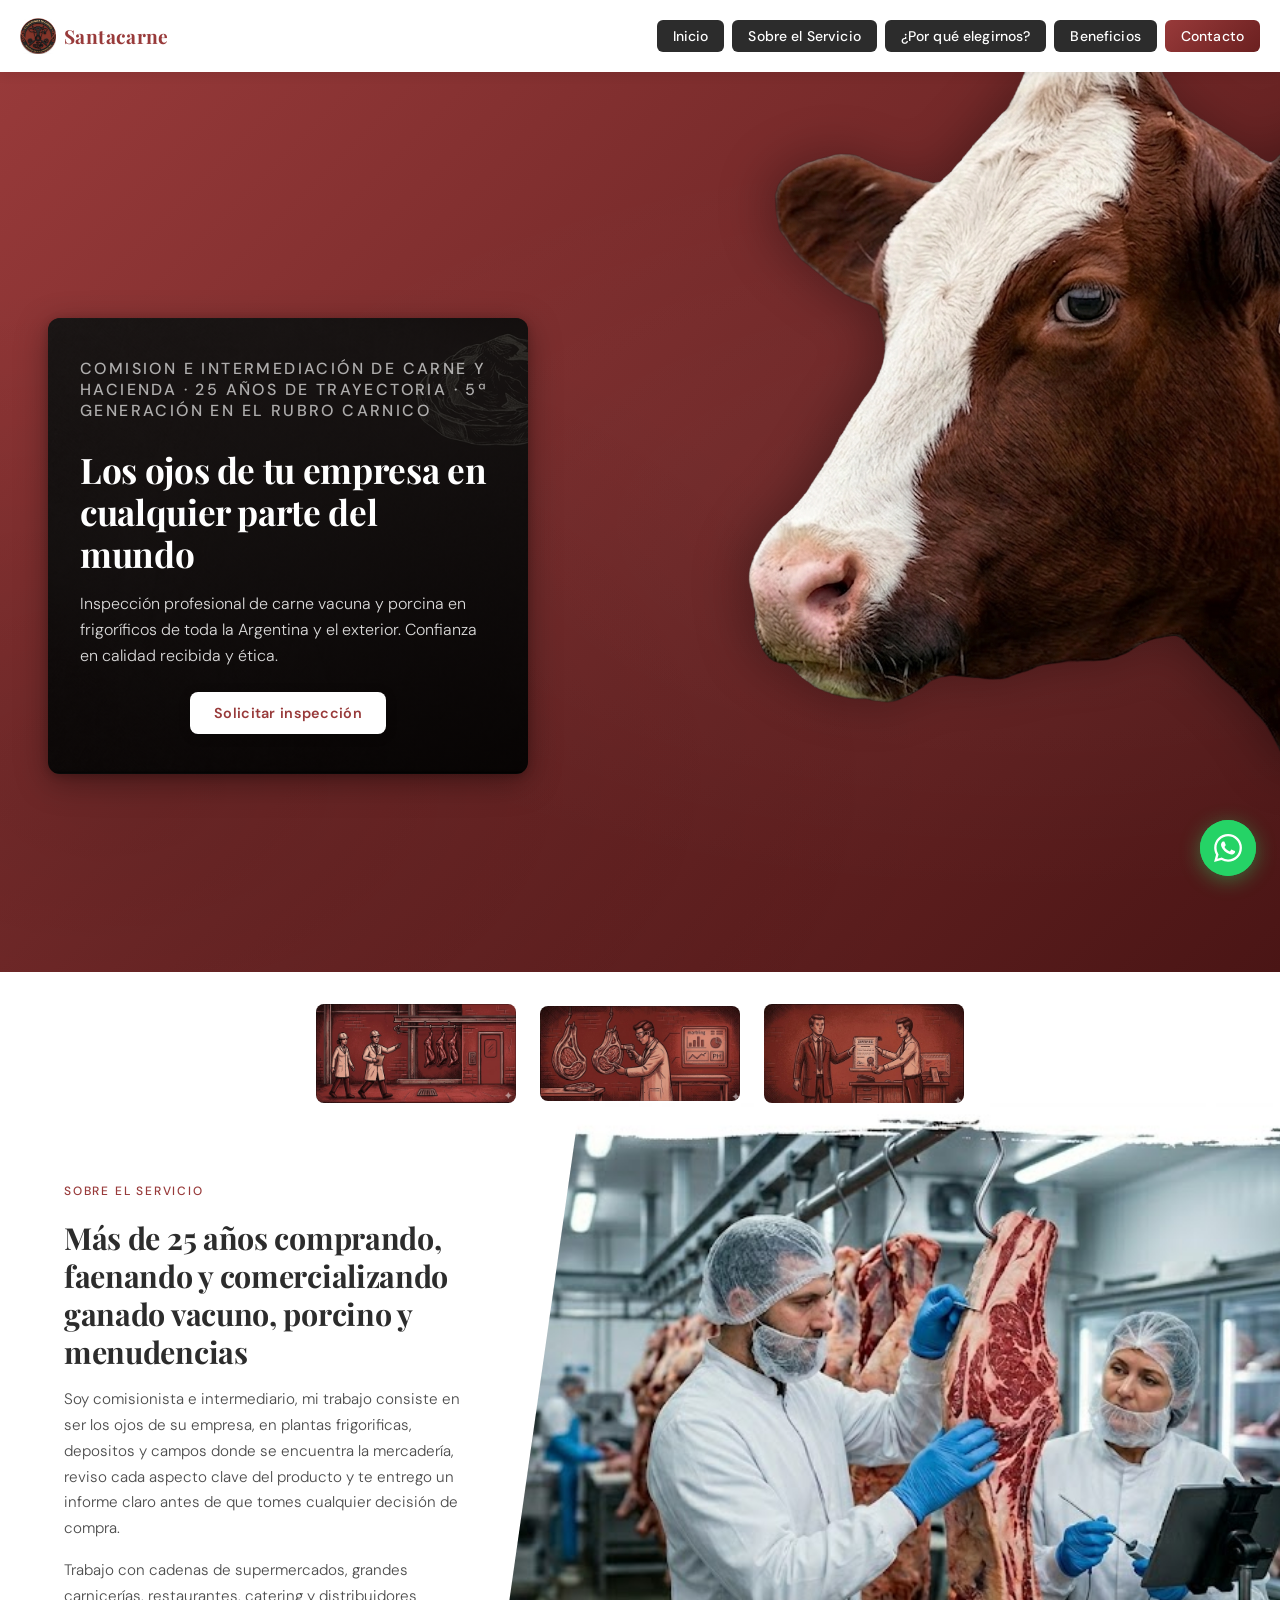
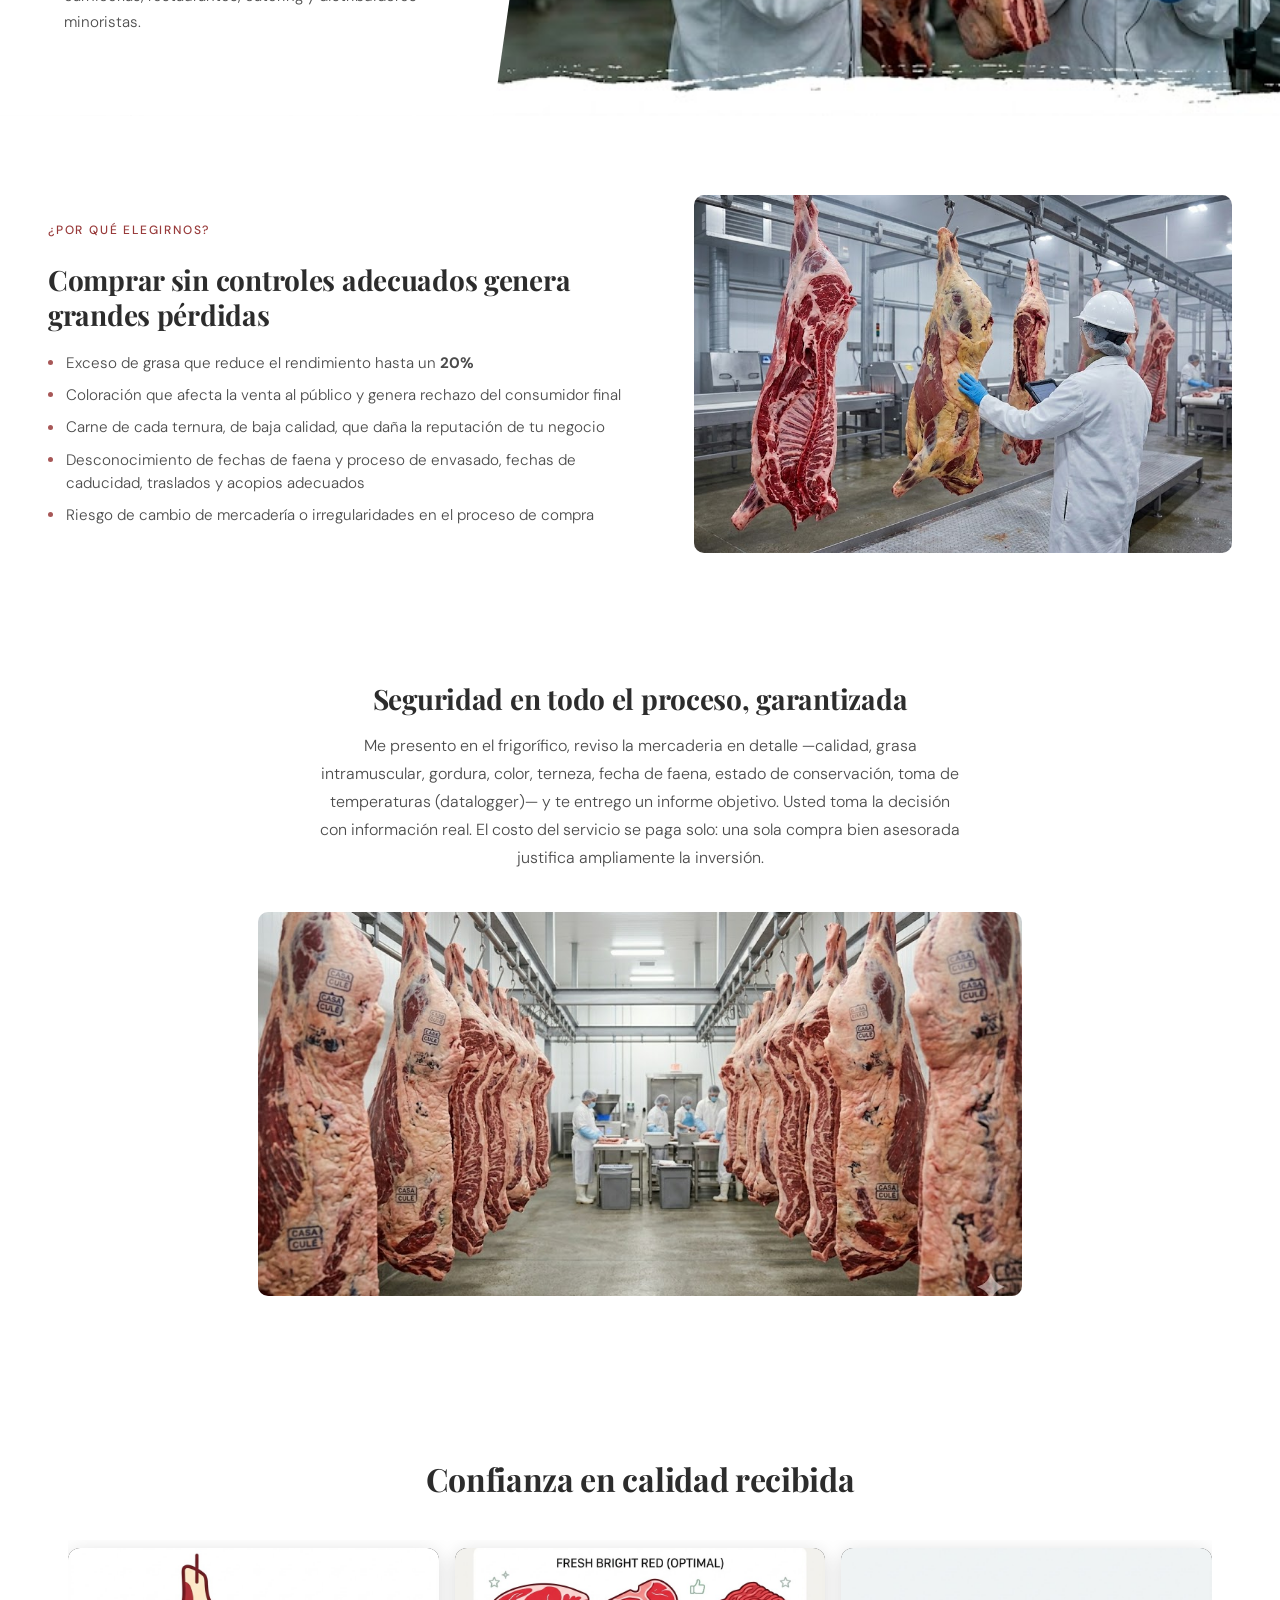
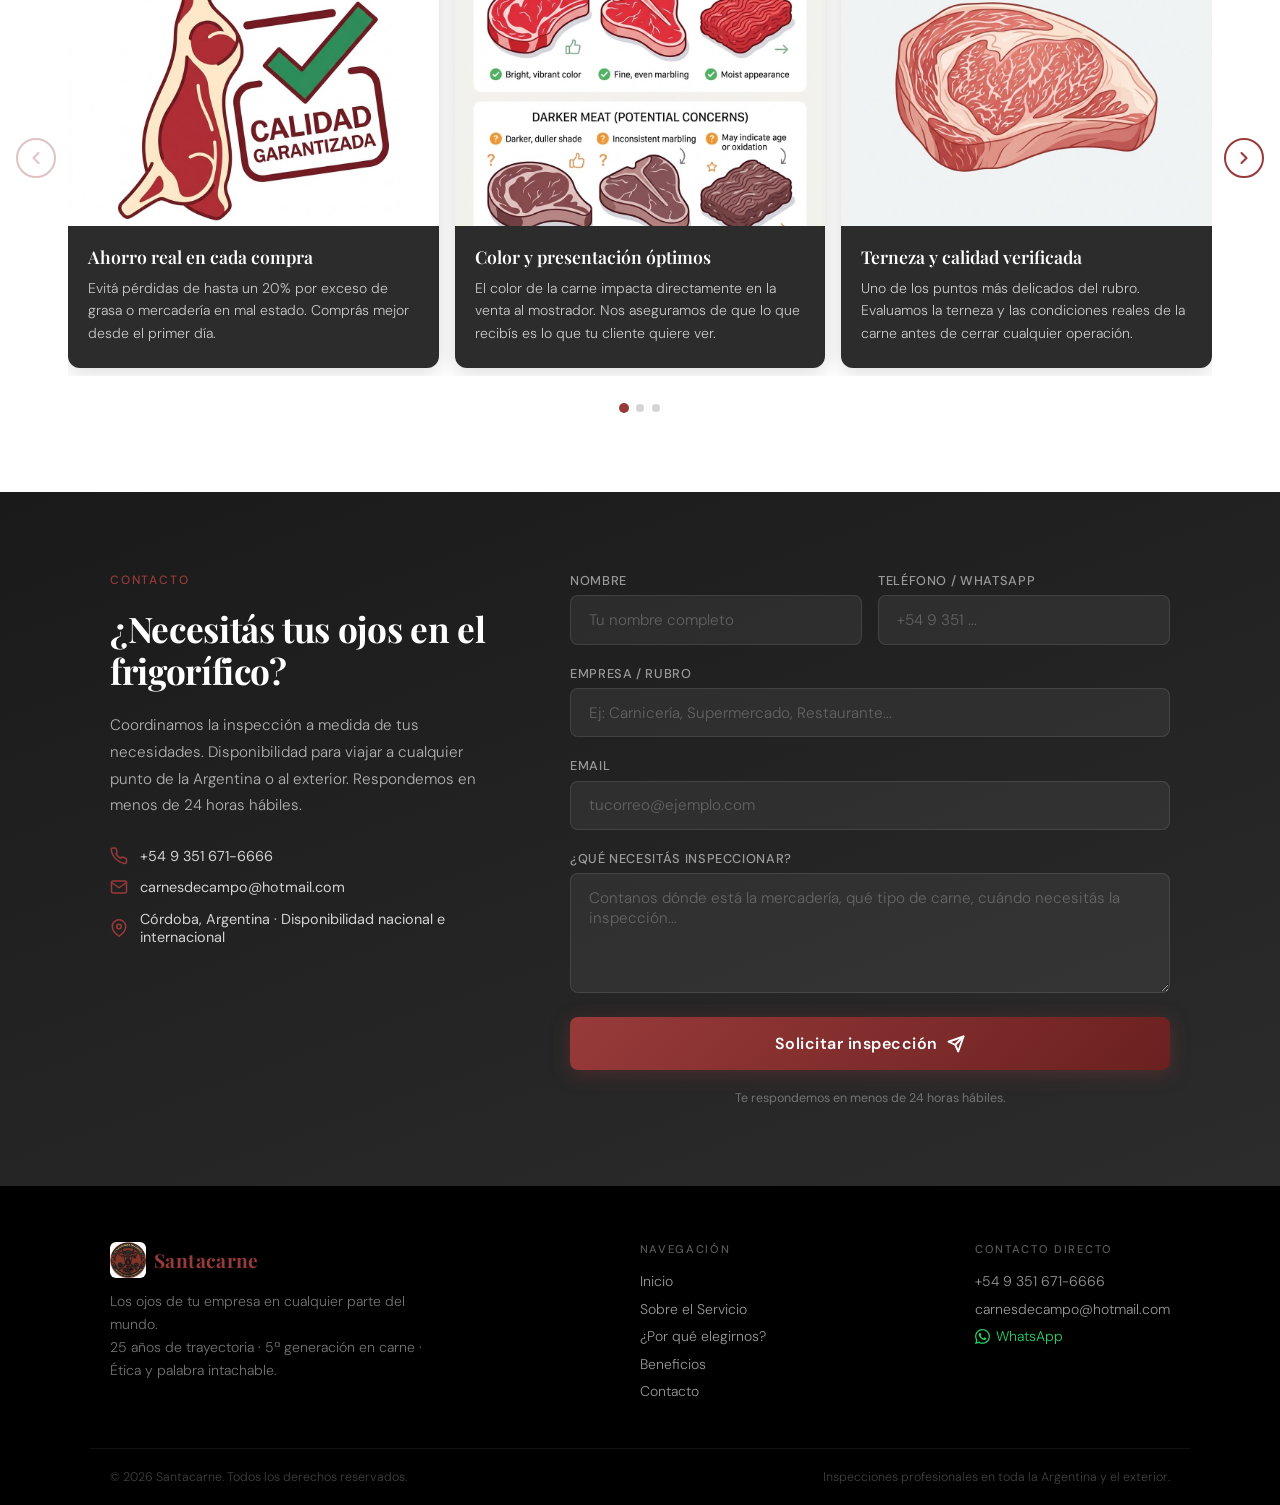
==== commit b9b54ad3: "cambio textos tipografias e imagen" ====
--- a/index.html
+++ b/index.html
@@ -70,11 +70,10 @@
           <div class="hero__card-bg" aria-hidden="true"></div>
           <div class="hero__card-content">
             <!-- Tagline principal — keyword + diferencial -->
-            <p class="hero__eyebrow">Comisionista de Hacienda · 25 años de trayectoria · 5ª generación en carne</p>
+            <p class="hero__eyebrow">Comision e intermediación de carne y hacienda · 25 años de trayectoria · 5ª generación en el rubro carnico</p>
             <h1 class="hero__title">Los ojos de tu empresa en cualquier parte del mundo</h1>
-            <p class="hero__subtitle">Inspección profesional de carne vacuna en frigoríficos de toda la Argentina y el exterior. Confianza en calidad recibida, ética y palabra intachable.</p>
+            <p class="hero__subtitle">Inspección profesional de carne vacuna y porcina en frigoríficos de toda la Argentina y el exterior. Confianza en calidad recibida y ética.</p>
             <div class="hero__action">
-              <input type="text" class="hero__input" placeholder="Tu número de WhatsApp" aria-label="Número de contacto" />
               <a href="#contacto" class="hero__btn">Solicitar inspección</a>
             </div>
           </div>
@@ -98,9 +97,9 @@
     <section id="servicio" class="servicio">
       <div class="servicio__white reveal reveal--left">
         <span class="servicio__label">Sobre el Servicio</span>
-        <h2 class="servicio__title">Más de 25 años comprando, faenando y comercializando ganado vacuno en todo el país.</h2>
-        <p class="servicio__text">Soy comisionista de hacienda, brozas, animales y granos (Responsable Inscripto, Categoría A). Mi trabajo consiste en ser <strong>tus ojos en destino</strong>: me traslado al frigorífico donde se encuentra la mercadería, reviso cada aspecto clave de la carne y te entrego un informe claro antes de que tomes cualquier decisión de compra.</p>
-        <p class="servicio__text">Trabajo con supermercados, carnicerías, restaurantes, catering y distribuidores minoristas. Cuento con movilidad propia, disponibilidad horaria a convenir y pasaporte al día para viajar a cualquier punto del país o al exterior.</p>
+        <h2 class="servicio__title">Más de 25 años comprando, faenando y comercializando ganado vacuno, porcino y menudencias</h2>
+        <p class="servicio__text">Soy comisionista e intermediario, mi trabajo consiste en ser los ojos de su empresa, en plantas frigorificas, depositos y campos donde se encuentra la mercadería, reviso cada aspecto clave del producto y te entrego un informe claro antes de que tomes cualquier decisión de compra.</p>
+        <p class="servicio__text">Trabajo con cadenas de supermercados, grandes carnicerías, restaurantes, catering y distribuidores minoristas.</p>
       </div>
       <img src="img/sobre nosotros.jpg" alt="Inspección profesional de ganado vacuno en frigorífico" class="servicio__img" loading="lazy" />
     </section>
@@ -111,12 +110,12 @@
       <div class="elegirnos__problema">
         <div class="elegirnos__problema-texto reveal reveal--left">
           <span class="elegirnos__label">¿Por qué elegirnos?</span>
-          <h2 class="elegirnos__title">Comprar sin control puede generar grandes pérdidas</h2>
+          <h2 class="elegirnos__title">Comprar sin controles adecuados genera grandes pérdidas</h2>
           <ul class="elegirnos__lista">
-            <li>Exceso de grasa que reduce el rendimiento hasta un <strong>20%</strong> en una mala compra</li>
-            <li>Color oscuro que afecta la venta al público y genera rechazo del consumidor final</li>
-            <li>Carne dura o de baja calidad que daña la reputación de tu negocio</li>
-            <li>Desconocimiento de fechas de faena y estado de conservación de la mercadería</li>
+            <li>Exceso de grasa que reduce el rendimiento hasta un <strong>20%</strong></li>
+            <li>Coloración que afecta la venta al público y genera rechazo del consumidor final</li>
+            <li>Carne de cada ternura, de baja calidad, que daña la reputación de tu negocio</li>
+            <li>Desconocimiento de fechas de faena y proceso de envasado, fechas de caducidad, traslados y acopios adecuados</li>
             <li>Riesgo de cambio de mercadería o irregularidades en el proceso de compra</li>
           </ul>
         </div>
@@ -128,7 +127,7 @@
       <div class="elegirnos__solucion">
         <div class="elegirnos__solucion-texto reveal reveal--up">
           <h2 class="elegirnos__title">Seguridad en todo el proceso, garantizada</h2>
-          <p class="elegirnos__solucion-desc">Me presento en el frigorífico, reviso la carne en detalle —gordura, color, terneza, fecha de faena, estado de conservación— y te entrego un informe objetivo. Vos tomás la decisión con información real. El costo del servicio se paga solo: una sola compra bien asesorada justifica ampliamente la inversión.</p>
+          <p class="elegirnos__solucion-desc">Me presento en el frigorífico, reviso la mercaderia en detalle —calidad, grasa intramuscular, gordura, color, terneza, fecha de faena, estado de conservación, toma de temperaturas (datalogger)— y te entrego un informe objetivo. Usted toma la decisión con información real. El costo del servicio se paga solo: una sola compra bien asesorada justifica ampliamente la inversión.</p>
         </div>
         <div class="elegirnos__solucion-img-wrap reveal reveal--up">
           <img src="img/solucion al problema.jpg" alt="Inspector profesional revisando carne vacuna en frigorífico" class="elegirnos__solucion-img" loading="lazy" />
@@ -207,7 +206,7 @@
             </li>
             <li class="contacto__dato">
               <svg xmlns="http://www.w3.org/2000/svg" width="18" height="18" viewBox="0 0 24 24" fill="none" stroke="currentColor" stroke-width="2" stroke-linecap="round" stroke-linejoin="round"><path d="M4 4h16c1.1 0 2 .9 2 2v12c0 1.1-.9 2-2 2H4c-1.1 0-2-.9-2-2V6c0-1.1.9-2 2-2z"/><polyline points="22,6 12,13 2,6"/></svg>
-              <span>carnesdecampo@gmail.com</span>
+              <span>carnesdecampo@hotmail.com</span>
             </li>
             <li class="contacto__dato">
               <svg xmlns="http://www.w3.org/2000/svg" width="18" height="18" viewBox="0 0 24 24" fill="none" stroke="currentColor" stroke-width="2" stroke-linecap="round" stroke-linejoin="round"><path d="M21 10c0 7-9 13-9 13s-9-6-9-13a9 9 0 0 1 18 0z"/><circle cx="12" cy="10" r="3"/></svg>
@@ -217,7 +216,7 @@
         </div>
 
         <div class="contacto__form-wrap reveal reveal--right">
-          <form class="contacto__form" action="https://formsubmit.co/carnesdecampo@gmail.com" method="POST">
+          <form class="contacto__form" action="https://formsubmit.co/carnesdecampo@hotmail.com" method="POST">
             <input type="hidden" name="_subject" value="Nueva consulta desde Intercarnes" />
             <input type="hidden" name="_captcha" value="false" />
             <input type="hidden" name="_template" value="table" />
@@ -283,7 +282,7 @@
       <div class="footer__contacto">
         <h4 class="footer__nav-title">Contacto directo</h4>
         <a href="tel:+5493516716666" class="footer__link">+54 9 351 671-6666</a>
-        <a href="mailto:carnesdecampo@gmail.com" class="footer__link">carnesdecampo@gmail.com</a>
+        <a href="mailto:carnesdecampo@hotmail.com" class="footer__link">carnesdecampo@hotmail.com</a>
         <a href="https://wa.me/5493516716666" target="_blank" rel="noopener" class="footer__link footer__link--whatsapp">
           <svg xmlns="http://www.w3.org/2000/svg" width="15" height="15" viewBox="0 0 24 24" fill="currentColor"><path d="M17.472 14.382c-.297-.149-1.758-.867-2.03-.967-.273-.099-.471-.148-.67.15-.197.297-.767.966-.94 1.164-.173.199-.347.223-.644.075-.297-.15-1.255-.463-2.39-1.475-.883-.788-1.48-1.761-1.653-2.059-.173-.297-.018-.458.13-.606.134-.133.298-.347.446-.52.149-.174.198-.298.298-.497.099-.198.05-.371-.025-.52-.075-.149-.669-1.612-.916-2.207-.242-.579-.487-.5-.669-.51-.173-.008-.371-.01-.57-.01-.198 0-.52.074-.792.372-.272.297-1.04 1.016-1.04 2.479 0 1.462 1.065 2.875 1.213 3.074.149.198 2.096 3.2 5.077 4.487.709.306 1.262.489 1.694.625.712.227 1.36.195 1.871.118.571-.085 1.758-.719 2.006-1.413.248-.694.248-1.289.173-1.413-.074-.124-.272-.198-.57-.347m-5.421 7.403h-.004a9.87 9.87 0 0 1-5.031-1.378l-.361-.214-3.741.982.998-3.648-.235-.374a9.86 9.86 0 0 1-1.51-5.26c.001-5.45 4.436-9.884 9.888-9.884 2.64 0 5.122 1.03 6.988 2.898a9.825 9.825 0 0 1 2.893 6.994c-.003 5.45-4.437 9.884-9.885 9.884m8.413-18.297A11.815 11.815 0 0 0 12.05 0C5.495 0 .16 5.335.157 11.892c0 2.096.547 4.142 1.588 5.945L.057 24l6.305-1.654a11.882 11.882 0 0 0 5.683 1.448h.005c6.554 0 11.89-5.335 11.893-11.893a11.821 11.821 0 0 0-3.48-8.413Z"/></svg>
           WhatsApp
@@ -292,7 +291,7 @@
 
     </div>
     <div class="footer__bottom">
-      <p class="footer__copy">© 2025 Santacarne. Todos los derechos reservados.</p>
+      <p class="footer__copy">© 2026 Santacarne. Todos los derechos reservados.</p>
       <p class="footer__copy footer__copy--right">Inspecciones profesionales en toda la Argentina y el exterior.</p>
     </div>
   </footer>
--- a/styles.css
+++ b/styles.css
@@ -374,30 +374,8 @@
     flex-direction: column;
     gap: 0.65rem;
     margin-top: 0.5rem;
+    justify-content: center;
 }   
-    
-.hero__input {
-    width: 100%;
-    padding: 0.7rem 1rem;
-    border: 1px solid rgba(255, 255, 255, 0.25);
-    border-radius: 8px;
-    background: rgba(255, 255, 255, 0.1);
-    color: var(--color-white);
-    font-family: var(--font-body);
-    font-size: 0.9rem;
-    outline: none;
-    transition: border-color 0.25s, background 0.25s;
-    backdrop-filter: blur(4px);
-}
-    
-.hero__input::placeholder {
-    color: rgba(255, 255, 255, 0.5);
-}
-    
-.hero__input:focus {
-    border-color: rgba(255, 255, 255, 0.6);
-    background: rgba(255, 255, 255, 0.15);
-}
     
 .hero__btn {
     display: inline-block;
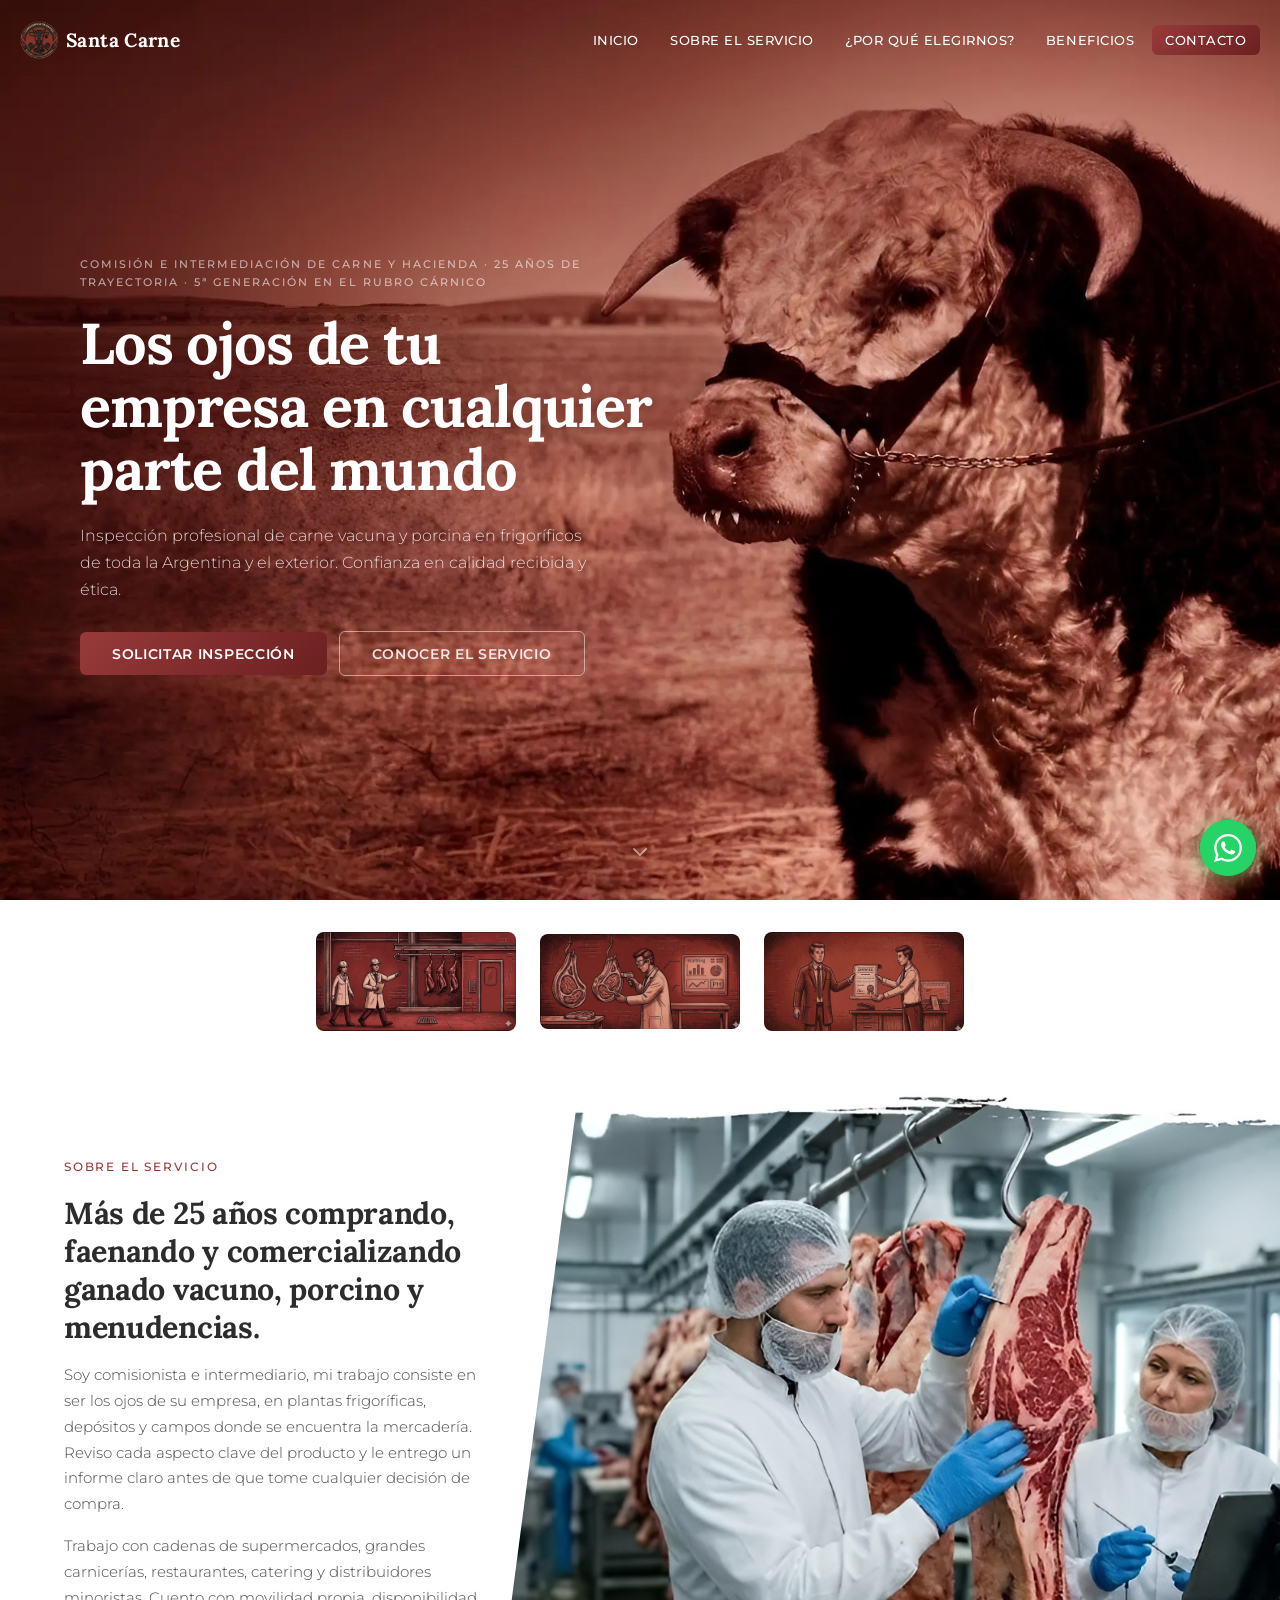
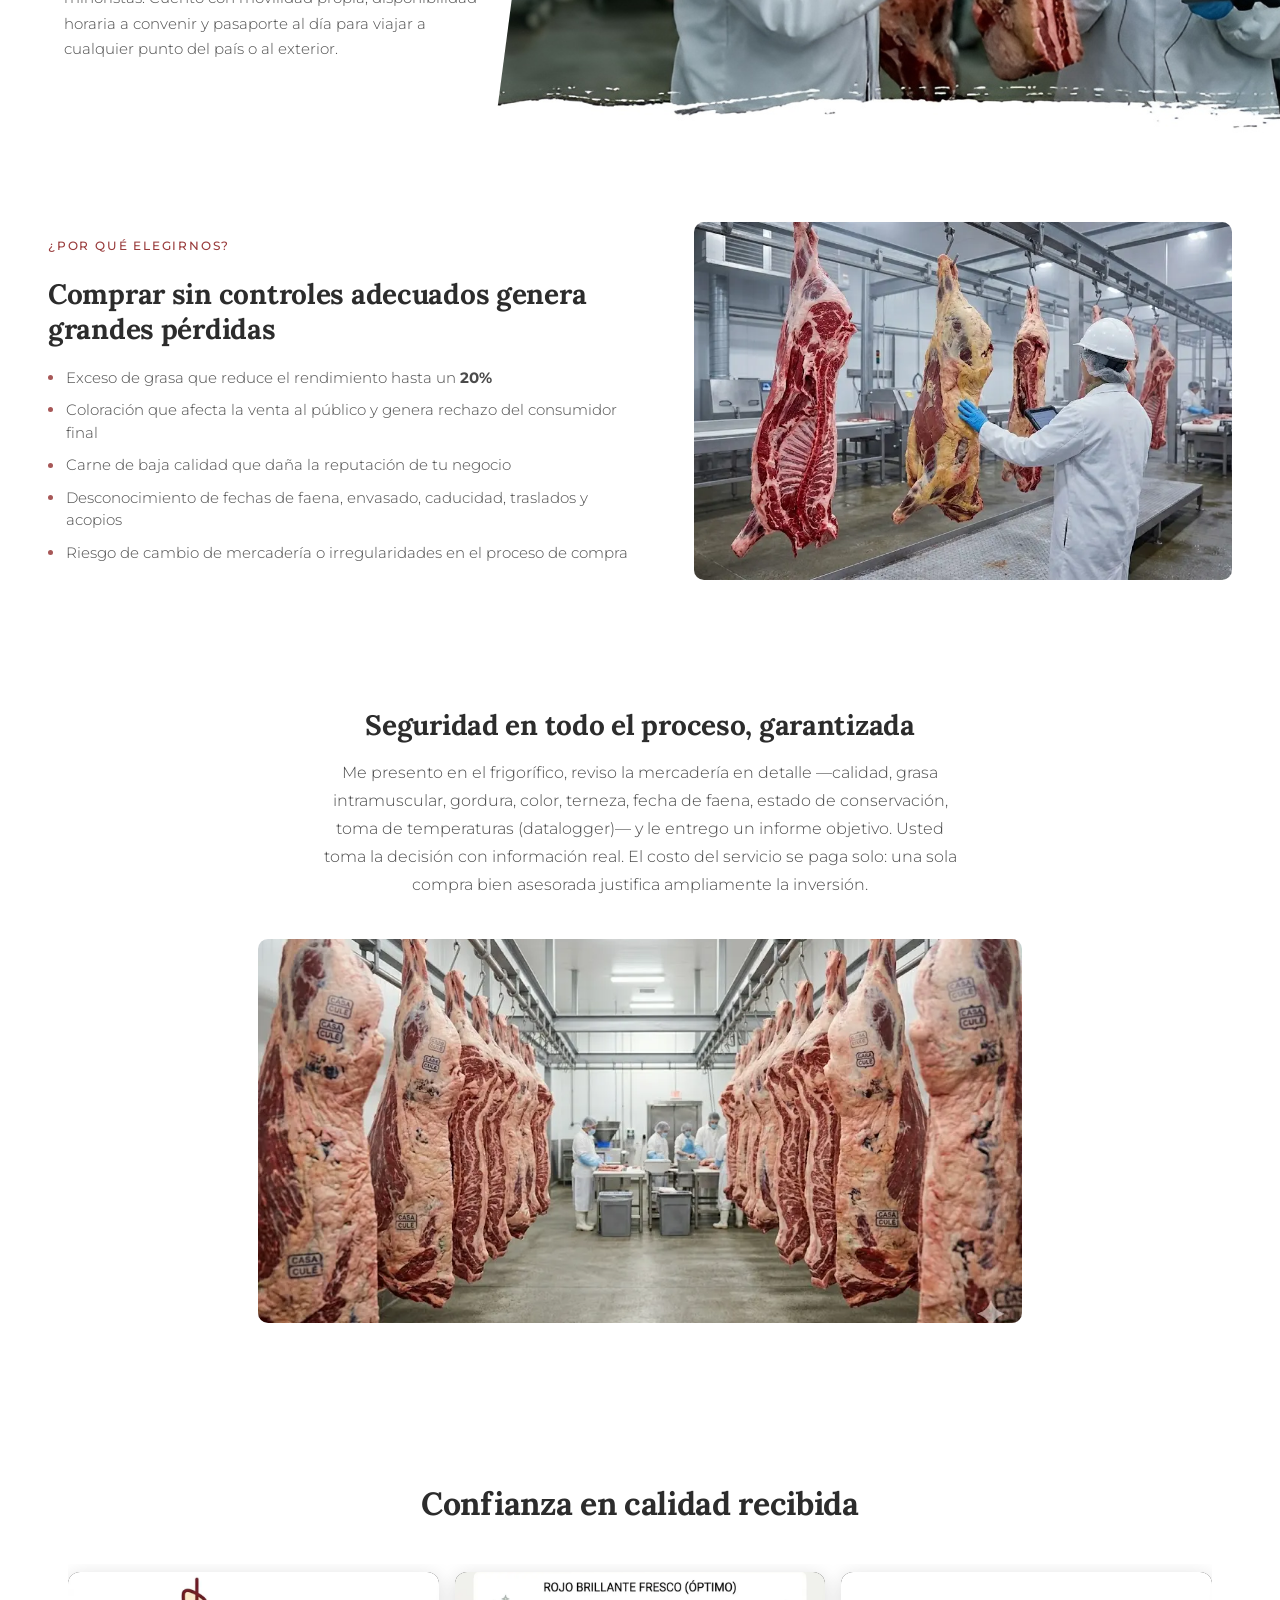
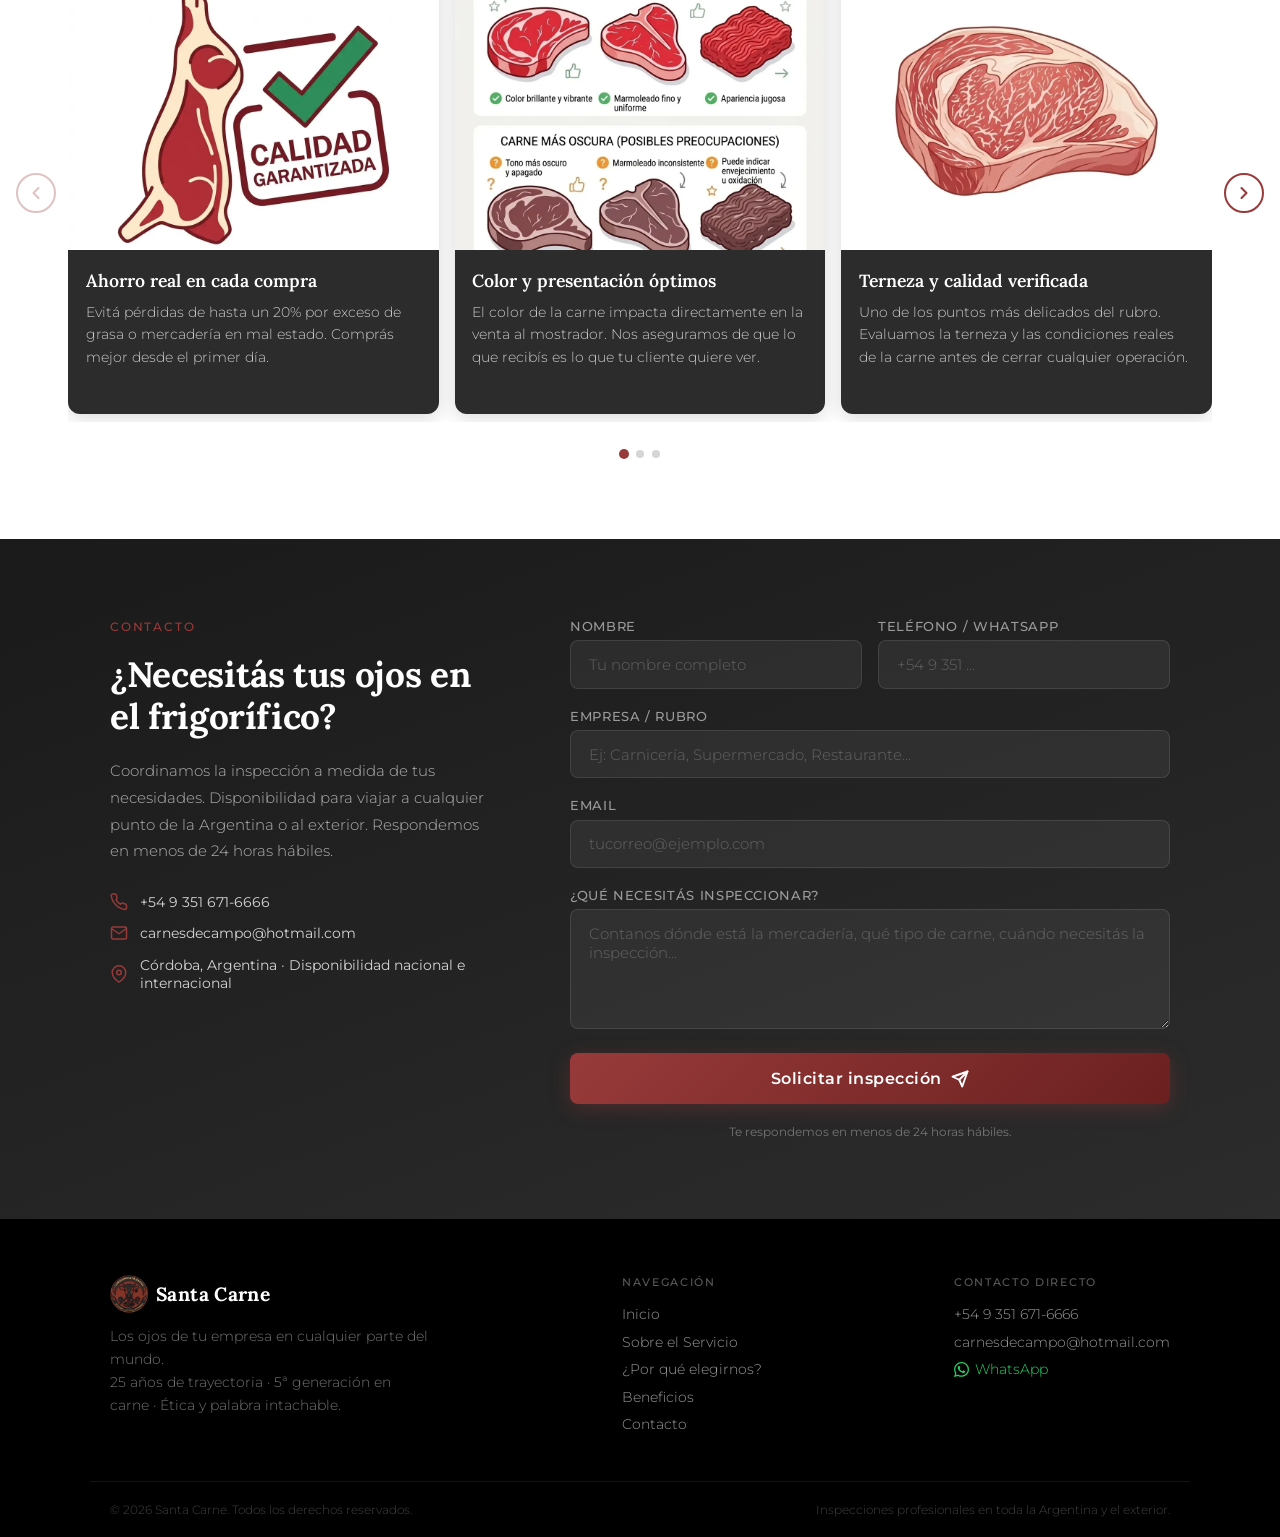
==== commit 82c46b08: "cambio en el diseño del hero, nuevas imagenes de mejor calidad y formato webp, implementacion de gra" ====
--- a/index.html
+++ b/index.html
@@ -5,27 +5,27 @@
   <meta name="viewport" content="width=device-width, initial-scale=1.0" />
 
   <!-- ===== SEO ===== -->
-  <title>Santacarne — Los ojos de tu empresa en cualquier parte del mundo</title>
-  <meta name="description" content="Comisionista de hacienda con 25 años de trayectoria. Inspección profesional de carne vacuna en frigoríficos de toda la Argentina y el exterior. Garantizamos calidad, terneza y ahorro real en cada compra." />
-  <meta name="keywords" content="comisionista de hacienda, inspección de carne vacuna, inspector frigorífico Argentina, asesoramiento compra de carne, media res, cortes vacunos, inspección frigorífico Córdoba" />
-  <meta name="author" content="Santacarne" />
-  <link rel="canonical" href="https://www.Santacarne.com.ar/" />
-
-  <!-- ===== Open Graph (WhatsApp / LinkedIn / redes) ===== -->
+  <title>Santa Carne — Los ojos de tu empresa en cualquier parte del mundo</title>
+  <meta name="description" content="Comisionista e intermediario de hacienda con 25 años de trayectoria. Inspección profesional de carne vacuna y porcina en frigoríficos de toda la Argentina y el exterior. Confianza en calidad recibida." />
+  <meta name="keywords" content="comisionista de hacienda, intermediario cárnico, inspección de carne vacuna, inspector frigorífico Argentina, asesoramiento compra de carne, media res vacuna, inspección frigorífico Córdoba, comisionista cárnico Argentina, verificación carne vacuna, asesor ganadero" />
+  <meta name="author" content="Santa Carne" />
+  <link rel="canonical" href="https://www.santacarne.com.ar/" />
+
+  <!-- ===== Open Graph ===== -->
   <meta property="og:type"        content="website" />
-  <meta property="og:url"         content="https://www.Santacarne.com.ar/" />
-  <meta property="og:title"       content="Santacarne — Los ojos de tu empresa en cualquier parte del mundo" />
+  <meta property="og:url"         content="https://www.santacarne.com.ar/" />
+  <meta property="og:title"       content="Santa Carne — Los ojos de tu empresa en cualquier parte del mundo" />
   <meta property="og:description" content="25 años de trayectoria en hacienda vacuna. Inspección profesional en frigoríficos para supermercados, carnicerías, restaurantes y catering. Comprá con respaldo técnico." />
-  <meta property="og:image"       content="https://www.Santacarne.com.ar/img/og-image.jpg" />
+  <meta property="og:image"       content="https://www.santacarne.com.ar/img/og-image.webp" />
   <meta name="twitter:card"       content="summary_large_image" />
 
   <!-- ===== Favicon ===== -->
-  <link rel="icon" type="image/jpeg" href="img/logo.jpg" />
+  <link rel="icon" type="image/webp" href="img/logo.webp" />
 
   <!-- ===== Fuentes ===== -->
   <link rel="preconnect" href="https://fonts.googleapis.com" />
   <link rel="preconnect" href="https://fonts.gstatic.com" crossorigin />
-  <link href="https://fonts.googleapis.com/css2?family=Playfair+Display:wght@600;700&family=DM+Sans:wght@300;400;500&display=swap" rel="stylesheet" />
+  <link href="https://fonts.googleapis.com/css2?family=Lora:wght@600;700&family=Montserrat:wght@300;400;500;600&display=swap" rel="stylesheet" />
 
   <link rel="stylesheet" href="styles.css" />
 </head>
@@ -35,8 +35,8 @@
   <header class="navbar" role="banner">
     <div class="navbar__inner">
       <a href="#inicio" class="navbar__logo" aria-label="Ir al inicio">
-        <img src="img/logo.jpg" alt="Intercarnes logo" class="navbar__logo-img" />
-        <span class="navbar__logo-text">Santacarne</span>
+        <img src="img/logo.webp" alt="Santa Carne logo" class="navbar__logo-img" />
+        <span class="navbar__logo-text">Santa Carne</span>
       </a>
       <nav class="navbar__nav" aria-label="Navegación principal">
         <a href="#inicio"     class="navbar__link">Inicio</a>
@@ -64,32 +64,29 @@
 
     <!-- ===================== HERO ===================== -->
     <section id="inicio" class="hero">
-      <div class="hero__bg" aria-hidden="true"></div>
+      <div class="hero__overlay" aria-hidden="true"></div>
       <div class="hero__container">
-        <div class="hero__card reveal reveal--left">
-          <div class="hero__card-bg" aria-hidden="true"></div>
-          <div class="hero__card-content">
-            <!-- Tagline principal — keyword + diferencial -->
-            <p class="hero__eyebrow">Comision e intermediación de carne y hacienda · 25 años de trayectoria · 5ª generación en el rubro carnico</p>
-            <h1 class="hero__title">Los ojos de tu empresa en cualquier parte del mundo</h1>
-            <p class="hero__subtitle">Inspección profesional de carne vacuna y porcina en frigoríficos de toda la Argentina y el exterior. Confianza en calidad recibida y ética.</p>
-            <div class="hero__action">
-              <a href="#contacto" class="hero__btn">Solicitar inspección</a>
-            </div>
+        <div class="hero__content reveal reveal--up">
+          <p class="hero__eyebrow">Comisión e intermediación de carne y hacienda · 25 años de trayectoria · 5ª generación en el rubro cárnico</p>
+          <h1 class="hero__title">Los ojos de tu empresa en cualquier parte del mundo</h1>
+          <p class="hero__subtitle">Inspección profesional de carne vacuna y porcina en frigoríficos de toda la Argentina y el exterior. Confianza en calidad recibida y ética.</p>
+          <div class="hero__action">
+            <a href="#contacto" class="hero__btn">Solicitar inspección</a>
+            <a href="#servicio" class="hero__btn hero__btn--outline">Conocer el servicio</a>
           </div>
         </div>
-        <div class="hero__image-wrap" aria-hidden="true">
-          <img src="img/hero-fondo.png" alt="Inspección de ganado vacuno" class="hero__image" />
-        </div>
-      </div>
+      </div>
+      <a href="#servicio" class="hero__scroll" aria-label="Ir al siguiente bloque">
+        <svg xmlns="http://www.w3.org/2000/svg" width="24" height="24" viewBox="0 0 24 24" fill="none" stroke="currentColor" stroke-width="2" stroke-linecap="round" stroke-linejoin="round"><polyline points="6 9 12 15 18 9"/></svg>
+      </a>
     </section>
 
     <!-- ===================== TRANSICIÓN ===================== -->
     <div class="decorative-container reveal reveal--up">
       <div class="decorative" aria-hidden="true">
-        <img src="img/transicion1.jpg" alt="" class="img-decoration" loading="lazy">
-        <img src="img/transicion2.jpg" alt="" class="img-decoration" loading="lazy">
-        <img src="img/transicion3.jpg" alt="" class="img-decoration" loading="lazy">
+        <img src="img/transicion1.webp" alt="" class="img-decoration" loading="lazy">
+        <img src="img/transicion2.webp" alt="" class="img-decoration" loading="lazy">
+        <img src="img/transicion3.webp" alt="" class="img-decoration" loading="lazy">
       </div>
     </div>
 
@@ -97,11 +94,11 @@
     <section id="servicio" class="servicio">
       <div class="servicio__white reveal reveal--left">
         <span class="servicio__label">Sobre el Servicio</span>
-        <h2 class="servicio__title">Más de 25 años comprando, faenando y comercializando ganado vacuno, porcino y menudencias</h2>
-        <p class="servicio__text">Soy comisionista e intermediario, mi trabajo consiste en ser los ojos de su empresa, en plantas frigorificas, depositos y campos donde se encuentra la mercadería, reviso cada aspecto clave del producto y te entrego un informe claro antes de que tomes cualquier decisión de compra.</p>
-        <p class="servicio__text">Trabajo con cadenas de supermercados, grandes carnicerías, restaurantes, catering y distribuidores minoristas.</p>
-      </div>
-      <img src="img/sobre nosotros.jpg" alt="Inspección profesional de ganado vacuno en frigorífico" class="servicio__img" loading="lazy" />
+        <h2 class="servicio__title">Más de 25 años comprando, faenando y comercializando ganado vacuno, porcino y menudencias.</h2>
+        <p class="servicio__text">Soy comisionista e intermediario, mi trabajo consiste en ser los ojos de su empresa, en plantas frigoríficas, depósitos y campos donde se encuentra la mercadería. Reviso cada aspecto clave del producto y le entrego un informe claro antes de que tome cualquier decisión de compra.</p>
+        <p class="servicio__text">Trabajo con cadenas de supermercados, grandes carnicerías, restaurantes, catering y distribuidores minoristas. Cuento con movilidad propia, disponibilidad horaria a convenir y pasaporte al día para viajar a cualquier punto del país o al exterior.</p>
+      </div>
+      <img src="img/sobre nosotros.webp" alt="Inspección profesional de ganado vacuno en frigorífico" class="servicio__img" loading="lazy" />
     </section>
 
     <!-- ===================== POR QUÉ ELEGIRNOS ===================== -->
@@ -114,23 +111,23 @@
           <ul class="elegirnos__lista">
             <li>Exceso de grasa que reduce el rendimiento hasta un <strong>20%</strong></li>
             <li>Coloración que afecta la venta al público y genera rechazo del consumidor final</li>
-            <li>Carne de cada ternura, de baja calidad, que daña la reputación de tu negocio</li>
-            <li>Desconocimiento de fechas de faena y proceso de envasado, fechas de caducidad, traslados y acopios adecuados</li>
+            <li>Carne de baja calidad que daña la reputación de tu negocio</li>
+            <li>Desconocimiento de fechas de faena, envasado, caducidad, traslados y acopios</li>
             <li>Riesgo de cambio de mercadería o irregularidades en el proceso de compra</li>
           </ul>
         </div>
         <div class="elegirnos__problema-img-wrap reveal reveal--right">
-          <img src="img/problemas a solucionar.jpg" alt="Problemas frecuentes en la compra de ganado vacuno" class="elegirnos__problema-img" loading="lazy" />
+          <img src="img/problemas a solucionar.webp" alt="Problemas frecuentes en la compra de ganado vacuno" class="elegirnos__problema-img" loading="lazy" />
         </div>
       </div>
 
       <div class="elegirnos__solucion">
         <div class="elegirnos__solucion-texto reveal reveal--up">
           <h2 class="elegirnos__title">Seguridad en todo el proceso, garantizada</h2>
-          <p class="elegirnos__solucion-desc">Me presento en el frigorífico, reviso la mercaderia en detalle —calidad, grasa intramuscular, gordura, color, terneza, fecha de faena, estado de conservación, toma de temperaturas (datalogger)— y te entrego un informe objetivo. Usted toma la decisión con información real. El costo del servicio se paga solo: una sola compra bien asesorada justifica ampliamente la inversión.</p>
+          <p class="elegirnos__solucion-desc">Me presento en el frigorífico, reviso la mercadería en detalle —calidad, grasa intramuscular, gordura, color, terneza, fecha de faena, estado de conservación, toma de temperaturas (datalogger)— y le entrego un informe objetivo. Usted toma la decisión con información real. El costo del servicio se paga solo: una sola compra bien asesorada justifica ampliamente la inversión.</p>
         </div>
         <div class="elegirnos__solucion-img-wrap reveal reveal--up">
-          <img src="img/solucion al problema.jpg" alt="Inspector profesional revisando carne vacuna en frigorífico" class="elegirnos__solucion-img" loading="lazy" />
+          <img src="img/solucion al problema.webp" alt="Inspector profesional revisando carne vacuna en frigorífico" class="elegirnos__solucion-img" loading="lazy" />
         </div>
       </div>
 
@@ -148,35 +145,35 @@
         <div class="beneficios__track-clip">
           <ul class="beneficios__track">
             <li class="beneficios__card">
-              <div class="beneficios__card-img-wrap"><img src="img/tarjeta-1.jpg" alt="Reducción de pérdidas económicas" class="beneficios__card-img" loading="lazy" /></div>
+              <div class="beneficios__card-img-wrap"><img src="img/tarjeta-1.webp" alt="Reducción de pérdidas económicas" class="beneficios__card-img" loading="lazy" /></div>
               <div class="beneficios__card-body">
                 <h3 class="beneficios__card-title">Ahorro real en cada compra</h3>
                 <p class="beneficios__card-text">Evitá pérdidas de hasta un 20% por exceso de grasa o mercadería en mal estado. Comprás mejor desde el primer día.</p>
               </div>
             </li>
             <li class="beneficios__card">
-              <div class="beneficios__card-img-wrap"><img src="img/tarjeta-2.jpg" alt="Color y presentación de la carne" class="beneficios__card-img" loading="lazy" /></div>
+              <div class="beneficios__card-img-wrap"><img src="img/tarjeta-2.webp" alt="Color y presentación de la carne" class="beneficios__card-img" loading="lazy" /></div>
               <div class="beneficios__card-body">
                 <h3 class="beneficios__card-title">Color y presentación óptimos</h3>
                 <p class="beneficios__card-text">El color de la carne impacta directamente en la venta al mostrador. Nos aseguramos de que lo que recibís es lo que tu cliente quiere ver.</p>
               </div>
             </li>
             <li class="beneficios__card">
-              <div class="beneficios__card-img-wrap"><img src="img/tarjeta-3.jpg" alt="Terneza y calidad garantizada" class="beneficios__card-img" loading="lazy" /></div>
+              <div class="beneficios__card-img-wrap"><img src="img/tarjeta-3.webp" alt="Terneza y calidad garantizada" class="beneficios__card-img" loading="lazy" /></div>
               <div class="beneficios__card-body">
                 <h3 class="beneficios__card-title">Terneza y calidad verificada</h3>
                 <p class="beneficios__card-text">Uno de los puntos más delicados del rubro. Evaluamos la terneza y las condiciones reales de la carne antes de cerrar cualquier operación.</p>
               </div>
             </li>
             <li class="beneficios__card">
-              <div class="beneficios__card-img-wrap"><img src="img/tarjeta-4.jpg" alt="Control de fechas de faena y conservación" class="beneficios__card-img" loading="lazy" /></div>
+              <div class="beneficios__card-img-wrap"><img src="img/tarjeta-4.webp" alt="Control de fechas de faena y conservación" class="beneficios__card-img" loading="lazy" /></div>
               <div class="beneficios__card-body">
                 <h3 class="beneficios__card-title">Control de faena y conservación</h3>
                 <p class="beneficios__card-text">La carne tiene merma con el paso de los días. Verificamos fechas de faena y estado de conservación para que no te lleves sorpresas.</p>
               </div>
             </li>
             <li class="beneficios__card">
-              <div class="beneficios__card-img-wrap"><img src="img/tarjeta-5.jpg" alt="Seguridad y transparencia en la compra" class="beneficios__card-img" loading="lazy" /></div>
+              <div class="beneficios__card-img-wrap"><img src="img/tarjeta-5.webp" alt="Seguridad y transparencia en la compra" class="beneficios__card-img" loading="lazy" /></div>
               <div class="beneficios__card-body">
                 <h3 class="beneficios__card-title">Seguridad y transparencia total</h3>
                 <p class="beneficios__card-text">Prevenimos cambios de mercadería y posibles irregularidades. Ética y palabra intachable en cada operación, respaldadas por 25 años de trayectoria.</p>
@@ -217,12 +214,11 @@
 
         <div class="contacto__form-wrap reveal reveal--right">
           <form class="contacto__form" action="https://formsubmit.co/carnesdecampo@hotmail.com" method="POST">
-            <input type="hidden" name="_subject" value="Nueva consulta desde Intercarnes" />
+            <input type="hidden" name="_subject" value="Nueva consulta desde Santa Carne" />
             <input type="hidden" name="_captcha" value="false" />
             <input type="hidden" name="_template" value="table" />
-            <input type="hidden" name="_next" value="https://www.Santacarne.com.ar/gracias.html" />
+            <input type="hidden" name="_next" value="https://www.santacarne.com.ar/gracias.html" />
             <input type="text" name="_honey" style="display:none" />
-
             <div class="contacto__row">
               <div class="contacto__field">
                 <label class="contacto__field-label" for="nombre">Nombre</label>
@@ -261,15 +257,13 @@
   <!-- ===================== FOOTER ===================== -->
   <footer class="footer" role="contentinfo">
     <div class="footer__inner">
-
       <div class="footer__brand">
         <a href="#inicio" class="navbar__logo" aria-label="Volver al inicio">
-          <img src="img/logo.jpg" alt="Intercarnes logo" class="navbar__logo-img" loading="lazy" />
-          <span class="navbar__logo-text">Santacarne</span>
+          <img src="img/logo.webp" alt="Santa Carne logo" class="navbar__logo-img" loading="lazy" />
+          <span class="navbar__logo-text">Santa Carne</span>
         </a>
         <p class="footer__tagline">Los ojos de tu empresa en cualquier parte del mundo.<br/>25 años de trayectoria · 5ª generación en carne · Ética y palabra intachable.</p>
       </div>
-
       <nav class="footer__nav" aria-label="Navegación footer">
         <h4 class="footer__nav-title">Navegación</h4>
         <a href="#inicio"     class="footer__link">Inicio</a>
@@ -278,7 +272,6 @@
         <a href="#beneficios" class="footer__link">Beneficios</a>
         <a href="#contacto"   class="footer__link">Contacto</a>
       </nav>
-
       <div class="footer__contacto">
         <h4 class="footer__nav-title">Contacto directo</h4>
         <a href="tel:+5493516716666" class="footer__link">+54 9 351 671-6666</a>
@@ -288,10 +281,9 @@
           WhatsApp
         </a>
       </div>
-
     </div>
     <div class="footer__bottom">
-      <p class="footer__copy">© 2026 Santacarne. Todos los derechos reservados.</p>
+      <p class="footer__copy">© 2026 Santa Carne. Todos los derechos reservados.</p>
       <p class="footer__copy footer__copy--right">Inspecciones profesionales en toda la Argentina y el exterior.</p>
     </div>
   </footer>
--- a/styles.css
+++ b/styles.css
@@ -7,17 +7,15 @@
     --color-black:     #000000;
     --color-white:     #FFFFFF;
     
-    /* Gradientes */
     --gradient-primary: linear-gradient(135deg, #983A3A 0%, #6b2020 100%);
     --gradient-dark:    linear-gradient(135deg, #2C2C2C 0%, #111111 100%);
     
-    /* Tipografía */
-    --font-display: 'Playfair Display', Georgia, serif;
-    --font-body:    'DM Sans', sans-serif;
-    
-    /* Navbar */
-    --navbar-height:      64px;
-    --navbar-height-desk: 72px;
+    /* Tipografía actualizada */
+    --font-display: 'Lora', Georgia, serif;
+    --font-body:    'Montserrat', sans-serif;
+    
+    --navbar-height:      72px;
+    --navbar-height-desk: 80px;
 }
     
 *,
@@ -49,23 +47,30 @@
     text-decoration: none;
     color: inherit;
 }
-    
+
+
 /* ============================================================
-    CONTAINER QUERY — NAVBAR
+    NAVBAR — transparente sobre el hero
    ============================================================ */
 .navbar {
     container-type: inline-size;
     container-name: navbar;
-    
-    position: sticky;
+    position: fixed;
     top: 0;
+    left: 0;
+    right: 0;
     z-index: 100;
-    background-color: var(--color-white);
-    box-shadow: 0 2px 12px rgba(0, 0, 0, 0.08);
     width: 100%;
-}
-    
-/* ---- Inner: logo + controles (mobile first) ---- */
+    background-color: transparent;
+    transition: background-color 0.35s ease, box-shadow 0.35s ease;
+}
+
+/* Cuando hace scroll — se vuelve sólido */
+.navbar.is-scrolled {
+    background-color: var(--color-black);
+    box-shadow: 0 2px 20px rgba(0, 0, 0, 0.4);
+}
+
 .navbar__inner {
     display: flex;
     align-items: center;
@@ -76,7 +81,6 @@
     margin-inline: auto;
 }
     
-/* ---- Logo ---- */
 .navbar__logo {
     display: inline-flex;
     align-items: center;
@@ -85,8 +89,8 @@
 }
     
 .navbar__logo-img {
-    width: 36px;
-    height: 36px;
+    width: 38px;
+    height: 38px;
     object-fit: contain;
     border-radius: 6px;
 }
@@ -95,46 +99,44 @@
     font-family: var(--font-display);
     font-size: 1.2rem;
     font-weight: 700;
-    color: var(--color-primary);
+    color: var(--color-white);
     letter-spacing: 0.02em;
 }
-    
-/* ---- Nav desktop (oculto en mobile) ---- */
-.navbar__nav {
-    display: none;
-}
-    
-/* ---- Links desktop ---- */
+
+/* Links desktop — siempre blancos sobre el hero */
 .navbar__link {
     display: inline-block;
     font-family: var(--font-body);
-    font-size: 0.875rem;
+    font-size: 0.8rem;
     font-weight: 500;
     color: var(--color-white);
-    background-color: var(--color-dark);
-    padding: 0.45rem 1rem;
+    padding: 0.45rem 0.85rem;
     border-radius: 6px;
-    transition: background-color 0.25s ease, transform 0.15s ease;
-    letter-spacing: 0.01em;
-}   
+    transition: background-color 0.25s ease, color 0.25s ease;
+    letter-spacing: 0.04em;
+    text-transform: uppercase;
+}
     
 .navbar__link:hover {
-    background-color: var(--color-primary);
-    transform: translateY(-1px);
-}
-    
-/* Botón CTA especial */
+    background-color: rgba(255,255,255,0.12);
+}
+
 .navbar__link--cta {
     background: var(--gradient-primary);
     color: var(--color-white);
 }
     
 .navbar__link--cta:hover {
-    background: var(--gradient-dark);
-    transform: translateY(-1px);
-}
-    
-/* ---- Hamburguesa ---- */
+    opacity: 0.85;
+    background: var(--gradient-primary);
+}
+
+/* Nav desktop — oculto en mobile */
+.navbar__nav {
+    display: none;
+}
+
+/* Hamburguesa */
 .navbar__hamburger {
     display: flex;
     flex-direction: column;
@@ -149,14 +151,14 @@
 }
     
 .navbar__hamburger:hover {
-    background-color: rgba(152, 58, 58, 0.08);
+    background-color: rgba(255,255,255,0.1);
 }
     
 .navbar__bar {
     display: block;
     width: 24px;
     height: 2px;
-    background-color: var(--color-dark);
+    background-color: var(--color-white);
     border-radius: 2px;
     transition:
         transform 0.35s cubic-bezier(0.4, 0, 0.2, 1),
@@ -165,7 +167,6 @@
     transform-origin: center;
 }
     
-/* Estado abierto — animación X */
 .navbar__hamburger.is-open .navbar__bar:nth-child(1) {
     transform: translateY(7px) rotate(45deg);
 }
@@ -177,15 +178,13 @@
     transform: translateY(-7px) rotate(-45deg);
 }
 
-/* ---- Menú Mobile ---- */
+/* Menú Mobile */
 .navbar__mobile {
     display: flex;
     flex-direction: column;
-    background-color: var(--color-white);
-    border-top: 1px solid rgba(44, 44, 44, 0.08);
+    background-color: var(--color-black);
+    border-top: 1px solid rgba(255,255,255,0.08);
     overflow: hidden;
-    
-    /* Animación slide-down */
     max-height: 0;
     opacity: 0;
     transition:
@@ -201,17 +200,18 @@
 .navbar__mobile-link {
     display: block;
     font-family: var(--font-body);
-    font-size: 0.95rem;
+    font-size: 0.9rem;
     font-weight: 500;
-    color: var(--color-dark);
+    color: rgba(255,255,255,0.85);
     padding: 0.9rem 1.25rem;
-    border-bottom: 1px solid rgba(44, 44, 44, 0.06);
+    border-bottom: 1px solid rgba(255,255,255,0.06);
     transition: background-color 0.2s, color 0.2s, padding-left 0.2s;
+    letter-spacing: 0.03em;
 }
     
 .navbar__mobile-link:hover {
-    background-color: rgba(152, 58, 58, 0.05);
-    color: var(--color-primary);
+    background-color: rgba(152, 58, 58, 0.15);
+    color: var(--color-white);
     padding-left: 1.75rem;
 }
     
@@ -226,325 +226,240 @@
 }
     
 .navbar__mobile-link--cta:hover {
-    background: var(--gradient-dark);
-    color: var(--color-white);
+    opacity: 0.85;
     padding-left: 1rem;
 }
-    
-/* ============================================================
-    CONTAINER QUERY — BREAKPOINT DESKTOP
-    Al superar 768px dentro del container "navbar"
-   ============================================================ */
+
+/* Desktop navbar */
 @container navbar (min-width: 800px) {
     .navbar__inner {
         height: var(--navbar-height-desk);
     }
-    
-    /* Mostrar nav desktop */
     .navbar__nav {
         display: flex;
         align-items: center;
-        gap: 0.5rem;
-    }
-    
-    /* Ocultar hamburguesa */
+        gap: 0.25rem;
+    }
     .navbar__hamburger {
         display: none;
     }
-    
-    /* Ocultar menú mobile (por si quedó abierto al rotar pantalla) */
     .navbar__mobile {
         display: none !important;
     }
 }
-    
-    
+
+
 /* ============================================================
-    HERO
+    HERO — pantalla completa con imagen de fondo
    ============================================================ */
 .hero {
-    container-type: inline-size;
-    container-name: hero;
-    
     position: relative;
     width: 100%;
     min-height: 100svh;
     overflow: hidden;
-    
-    /* Fondo rojo con gradiente oscuro */
-    background: linear-gradient(135deg, #983A3A 0%, #4a1515 100%);
-}
-.hero__eyebrow {
-  font-family: var(--font-body);
-  font-weight: 500;
-  letter-spacing: 0.15em;
-  text-transform: uppercase;
-  color: rgba(255, 255, 255, 0.65);
-  margin-bottom: 0.75rem;
-}
-/* ---- Fondo decorativo (capa de textura/opacidad) ---- */
-.hero__bg {
+    display: flex;
+    flex-direction: column;
+
+    /* Imagen de fondo — apunta a hero-fondo.webp */
+    background-image: url('img/hero-fondo.webp');
+    background-size: cover;
+    background-position: center center;
+    background-repeat: no-repeat;
+}
+
+/* Overlay oscuro/rojizo sobre la foto — igual que en la referencia */
+.hero__overlay {
     position: absolute;
     inset: 0;
-    background:
-        radial-gradient(ellipse at 80% 50%, rgba(255,255,255,0.04) 0%, transparent 60%),
-        radial-gradient(ellipse at 10% 80%, rgba(0,0,0,0.15) 0%, transparent 50%);
-    pointer-events: none;
+    background: linear-gradient(
+        160deg,
+        rgba(10, 5, 5, 0.72) 0%,
+        rgba(80, 20, 20, 0.55) 50%,
+        rgba(10, 5, 5, 0.65) 100%
+    );
     z-index: 0;
 }
-    
-/* ---- Contenedor principal: mobile → columna normal (card arriba, vaca abajo) ---- */
+
+/* Contenedor del texto */
 .hero__container {
     position: relative;
     z-index: 1;
     display: flex;
     flex-direction: column;
-    align-items: center;
-    justify-content: center;
+    justify-content: flex-end;
     min-height: 100svh;
-    padding: 2rem 1.25rem 0;
-    
+    padding: calc(var(--navbar-height) + 2rem) 1.5rem 5rem;
     max-width: 1280px;
     margin-inline: auto;
-}
-    
-/* ---- CARD izquierda ---- */
-.hero__card {
-    position: relative;
     width: 100%;
-    max-width: 480px;
-    border-radius: 12px;
-    overflow: hidden;
-    box-shadow:
-        0 8px 32px rgba(0, 0, 0, 0.35),
-        0 2px 8px  rgba(0, 0, 0, 0.2);
-}
-    
-/* Background image de la card */
-.hero__card-bg {
-    position: absolute;
-    inset: 0;
-    background-image: url('img/fondo-titulo.png');
-    background-size: cover;
-    background-position: center center;
-    background-repeat: no-repeat;
-    z-index: 0;
-}
-    
-/* Overlay oscuro encima de la imagen para legibilidad */
-.hero__card-bg::after {
-    content: '';
-    position: absolute;
-    inset: 0;
-    background: linear-gradient(160deg, rgba(20,20,20,0.82) 0%, rgba(0,0,0,0.88) 100%);
-}
-    
-/* Contenido sobre el overlay */
-.hero__card-content {
-    position: relative;
-    z-index: 1;
-    padding: 2rem 1.5rem;
+}
+
+/* Contenido — mobile: abajo izquierda */
+.hero__content {
     display: flex;
     flex-direction: column;
-    gap: 1rem;
-}
-    
-/* ---- Título ---- */
+    gap: 1.25rem;
+    max-width: 600px;
+}
+
+.hero__eyebrow {
+    font-family: var(--font-body);
+    font-size: 0.7rem;
+    font-weight: 500;
+    letter-spacing: 0.18em;
+    text-transform: uppercase;
+    color: rgba(255, 255, 255, 0.6);
+    line-height: 1.6;
+}
+
 .hero__title {
     font-family: var(--font-display);
-    font-size: clamp(1.5rem, 5vw, 2.2rem);
+    font-size: clamp(2rem, 6vw, 3.5rem);
     font-weight: 700;
     color: var(--color-white);
-    line-height: 1.2;
-    letter-spacing: -0.01em;
-}
-    
-/* ---- Subtítulo ---- */
+    line-height: 1.1;
+    letter-spacing: -0.02em;
+}
+
 .hero__subtitle {
     font-family: var(--font-body);
-    font-size: clamp(0.875rem, 2.5vw, 1rem);
+    font-size: clamp(0.875rem, 2vw, 1rem);
     font-weight: 300;
-    color: rgba(255, 255, 255, 0.85);
-    line-height: 1.6;
-}
-    
-/* ---- Input + Botón ---- */
+    color: rgba(255, 255, 255, 0.8);
+    line-height: 1.7;
+    max-width: 520px;
+}
+
 .hero__action {
     display: flex;
     flex-direction: column;
-    gap: 0.65rem;
+    gap: 0.75rem;
     margin-top: 0.5rem;
-    justify-content: center;
-}   
-    
+}
+
 .hero__btn {
     display: inline-block;
-    width: 100%;
     text-align: center;
-    padding: 0.75rem 1.5rem;
-    background: var(--color-white);
-    color: var(--color-primary);
+    padding: 0.85rem 2rem;
+    background: var(--gradient-primary);
+    color: var(--color-white);
     font-family: var(--font-body);
-    font-size: 0.9rem;
+    font-size: 0.85rem;
     font-weight: 600;
-    border-radius: 8px;
-    letter-spacing: 0.02em;
-    transition: background 0.25s, color 0.25s, transform 0.2s, box-shadow 0.2s;
-    box-shadow: 0 2px 12px rgba(0,0,0,0.2);
-}
-    
+    border-radius: 6px;
+    letter-spacing: 0.05em;
+    text-transform: uppercase;
+    transition: opacity 0.25s, transform 0.2s, box-shadow 0.2s;
+    box-shadow: 0 4px 20px rgba(152,58,58,0.4);
+}
+
 .hero__btn:hover {
-    background: var(--color-dark);
-    color: var(--color-white);
+    opacity: 0.88;
     transform: translateY(-2px);
-    box-shadow: 0 6px 20px rgba(0,0,0,0.3);
-}
-    
-/* ---- Imagen de la vaca — MOBILE: flujo normal, debajo de la card ---- */
-.hero__image-wrap {
-    width: 90vw;
-    margin-right: calc(-45vw + 37%);
-    display: flex;
-    justify-content: flex-end;
-}
-
-    
-.hero__image {
-    width: 100%;
-    height: auto;
-    object-fit: contain;
-    filter: drop-shadow(0 8px 24px rgba(0,0,0,0.4));
-}
-    
-    
-/* ============================================================
-    CONTAINER QUERY — HERO DESKTOP
-   ============================================================ */
-@container hero (min-width: 768px) {
-
-    .hero {
-        overflow: hidden;
-    }
-    
+    box-shadow: 0 8px 28px rgba(152,58,58,0.5);
+}
+
+.hero__btn--outline {
+    background: transparent;
+    border: 1px solid rgba(255,255,255,0.5);
+    box-shadow: none;
+    color: rgba(255,255,255,0.85);
+}
+
+.hero__btn--outline:hover {
+    background: rgba(255,255,255,0.1);
+    border-color: rgba(255,255,255,0.8);
+    box-shadow: none;
+    opacity: 1;
+}
+
+/* Flecha scroll */
+.hero__scroll {
+    position: absolute;
+    bottom: 2rem;
+    left: 50%;
+    transform: translateX(-50%);
+    z-index: 1;
+    color: rgba(255,255,255,0.5);
+    transition: color 0.2s, transform 0.2s;
+    animation: bounce 2s ease-in-out infinite;
+}
+
+.hero__scroll:hover {
+    color: rgba(255,255,255,0.9);
+}
+
+@keyframes bounce {
+    0%, 100% { transform: translateX(-50%) translateY(0); }
+    50%       { transform: translateX(-50%) translateY(6px); }
+}
+
+/* Desktop hero */
+@media (min-width: 768px) {
+    .hero__overlay{
+      display: none;
+    }
     .hero__container {
+        justify-content: center;
+        padding: calc(var(--navbar-height-desk) + 3rem) 3rem 6rem;
+    }
+
+    .hero__action {
         flex-direction: row;
         align-items: center;
-        justify-content: flex-start;
-        padding: 4rem 3rem;
-        gap: 0;
-        min-height: 100svh;
-        max-width: 1280px;
-        margin-inline: auto;
-    }
-    
-    .hero__card {
-        flex: 0 0 auto;
-        width: 100%;
-        max-width: 480px; /* 🔥 controlás el texto */
-        margin-top: 3rem;
-        position: relative;
-        z-index: 2;
-    }
-    
-    .hero__card-content {
-        padding: 2.5rem 2rem;
-    }
-    
-    .hero__action {
-        flex-direction: row;
-        align-items: stretch;
-    }
-    
-    .hero__input {
-        flex: 1;
-    }
-    
+    }
+
     .hero__btn {
         width: auto;
         white-space: nowrap;
-        flex-shrink: 0;
-    }
-    
-    /* 🐄 Vaca controlada */
-    .hero__image-wrap {
-        position: absolute;
-        right: 0;
-        top: 0;
-        height: 100%;
-        width: 50%;            /* 🔥 ya no invade todo */
-        max-width: 520px;      /* 🔥 tamaño tablet */
-
-        display: flex;
-        align-items: flex-start;
-        justify-content: flex-end;
-        pointer-events: none;
-        z-index: 1;
-    }
-    
-    .hero__image {
-        height: 100%;
-        width: auto;
-        object-fit: contain;
-        object-position: right top;
-        transform: translateX(2%); /* suave */
-        filter: drop-shadow(-8px 0 24px rgba(0,0,0,0.3));
-    }
-    
-}
-
-@container hero (min-width: 1024px) {
-
-    .hero__image-wrap {
-        width: 52%;
-        max-width: 680px;
-    }
-
-    .hero__image {
-        transform: translateX(4%); /* más pro */
-    }
-}
-
-
-/* ===================== DECORATION (MOBILE FIRST) ===================== */
-.decorative-container{
+    }
+}
+
+@media (min-width: 1024px) {
+  .hero__overlay{
     display: none;
-}
-
-
-/* ===================== TABLET / DESKTOP ===================== */
-@media (min-width: 800px){
-
-    .decorative-container{
+  }
+    .hero__container {
+        padding-inline: 5rem;
+    }
+
+    .hero__title {
+        font-size: clamp(2.8rem, 4.5vw, 4.2rem);
+    }
+}
+
+
+/* ===================== DECORATION ===================== */
+.decorative-container {
+    display: none;
+}
+
+@media (min-width: 800px) {
+    .decorative-container {
         display: flex;
         justify-content: center;
         margin-top: 2rem;
-    }
-
-    .decorative{
+        margin-bottom: 3rem;
+    }
+    .decorative {
         display: flex;
         flex-direction: row;
         gap: 1.5rem;
         align-items: center;
     }
-
-    .img-decoration{
+    .img-decoration {
         width: 100%;
         max-width: 150px;
-        
         object-fit: cover;
         border-radius: 8px;
     }
 }
 
-
-/* ===================== DESKTOP GRANDE ===================== */
-@media (min-width: 1024px){
-
-    .img-decoration{
+@media (min-width: 1024px) {
+    .img-decoration {
         max-width: 200px;
     }
 }
-
 
 
 /* ============================================================
@@ -806,13 +721,11 @@
   width: 100%;
   height: 100%;
   object-fit: cover;
-  object-position: center;
-  display: block;
   transition: transform 0.4s ease;
 }
 .beneficios__card:hover .beneficios__card-img { transform: scale(1.04); }
 .beneficios__card-body {
-  padding: 1.25rem 1.25rem 1.5rem;
+  padding: 1.25rem 1.1rem 1.5rem;
   display: flex;
   flex-direction: column;
   gap: 0.5rem;
@@ -1089,8 +1002,6 @@
 /* ============================================================
    ANIMACIONES DE SCROLL — REVEAL
    ============================================================ */
-
-/* Estado inicial: invisible y desplazado */
 .reveal {
   opacity: 0;
   transition:
@@ -1102,18 +1013,15 @@
 .reveal--left  { transform: translateX(-40px); }
 .reveal--right { transform: translateX(40px); }
 
-/* Estado visible: disparado por JS con IntersectionObserver */
 .reveal.is-visible {
   opacity: 1;
   transform: translate(0, 0);
 }
 
-/* Delay escalonado para elementos hermanos */
 .reveal:nth-child(2) { transition-delay: 0.1s; }
 .reveal:nth-child(3) { transition-delay: 0.2s; }
 .reveal:nth-child(4) { transition-delay: 0.3s; }
 
-/* Respetar preferencia de movimiento reducido */
 @media (prefers-reduced-motion: reduce) {
   .reveal {
     opacity: 1;
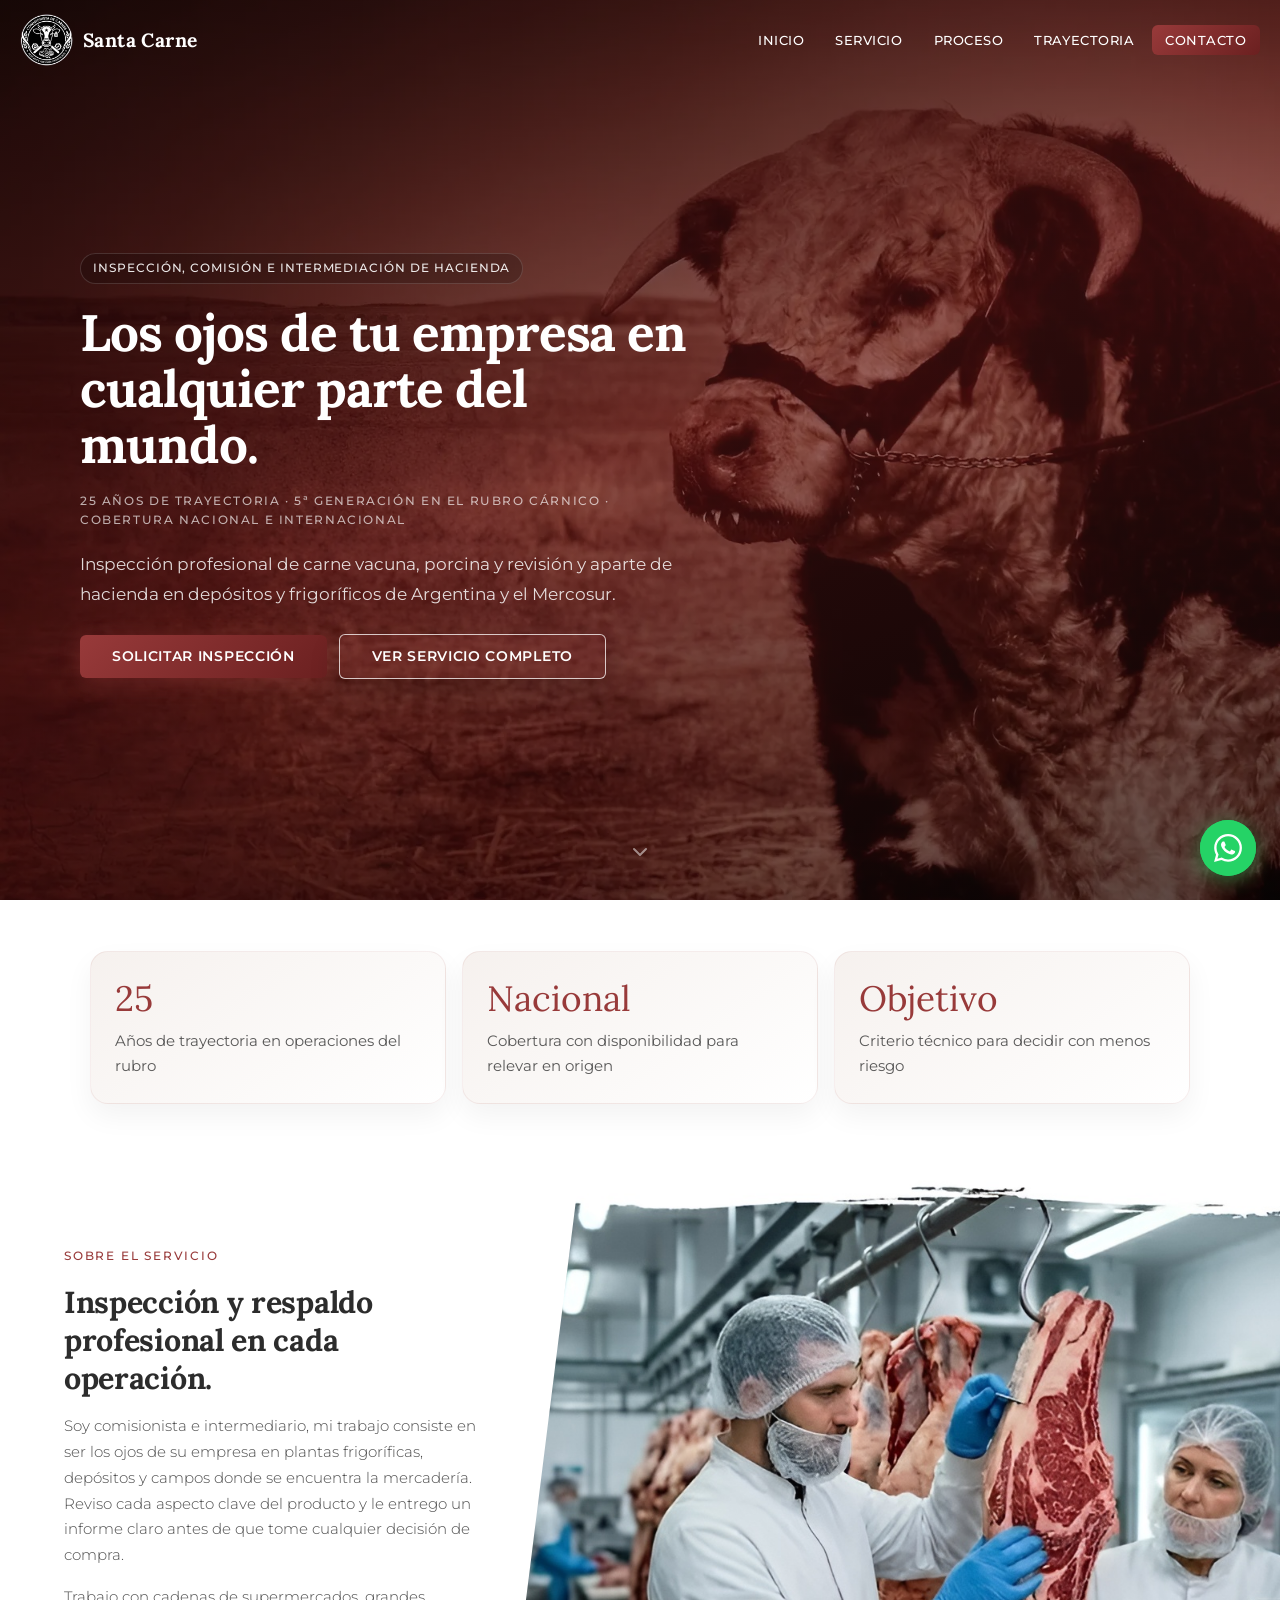
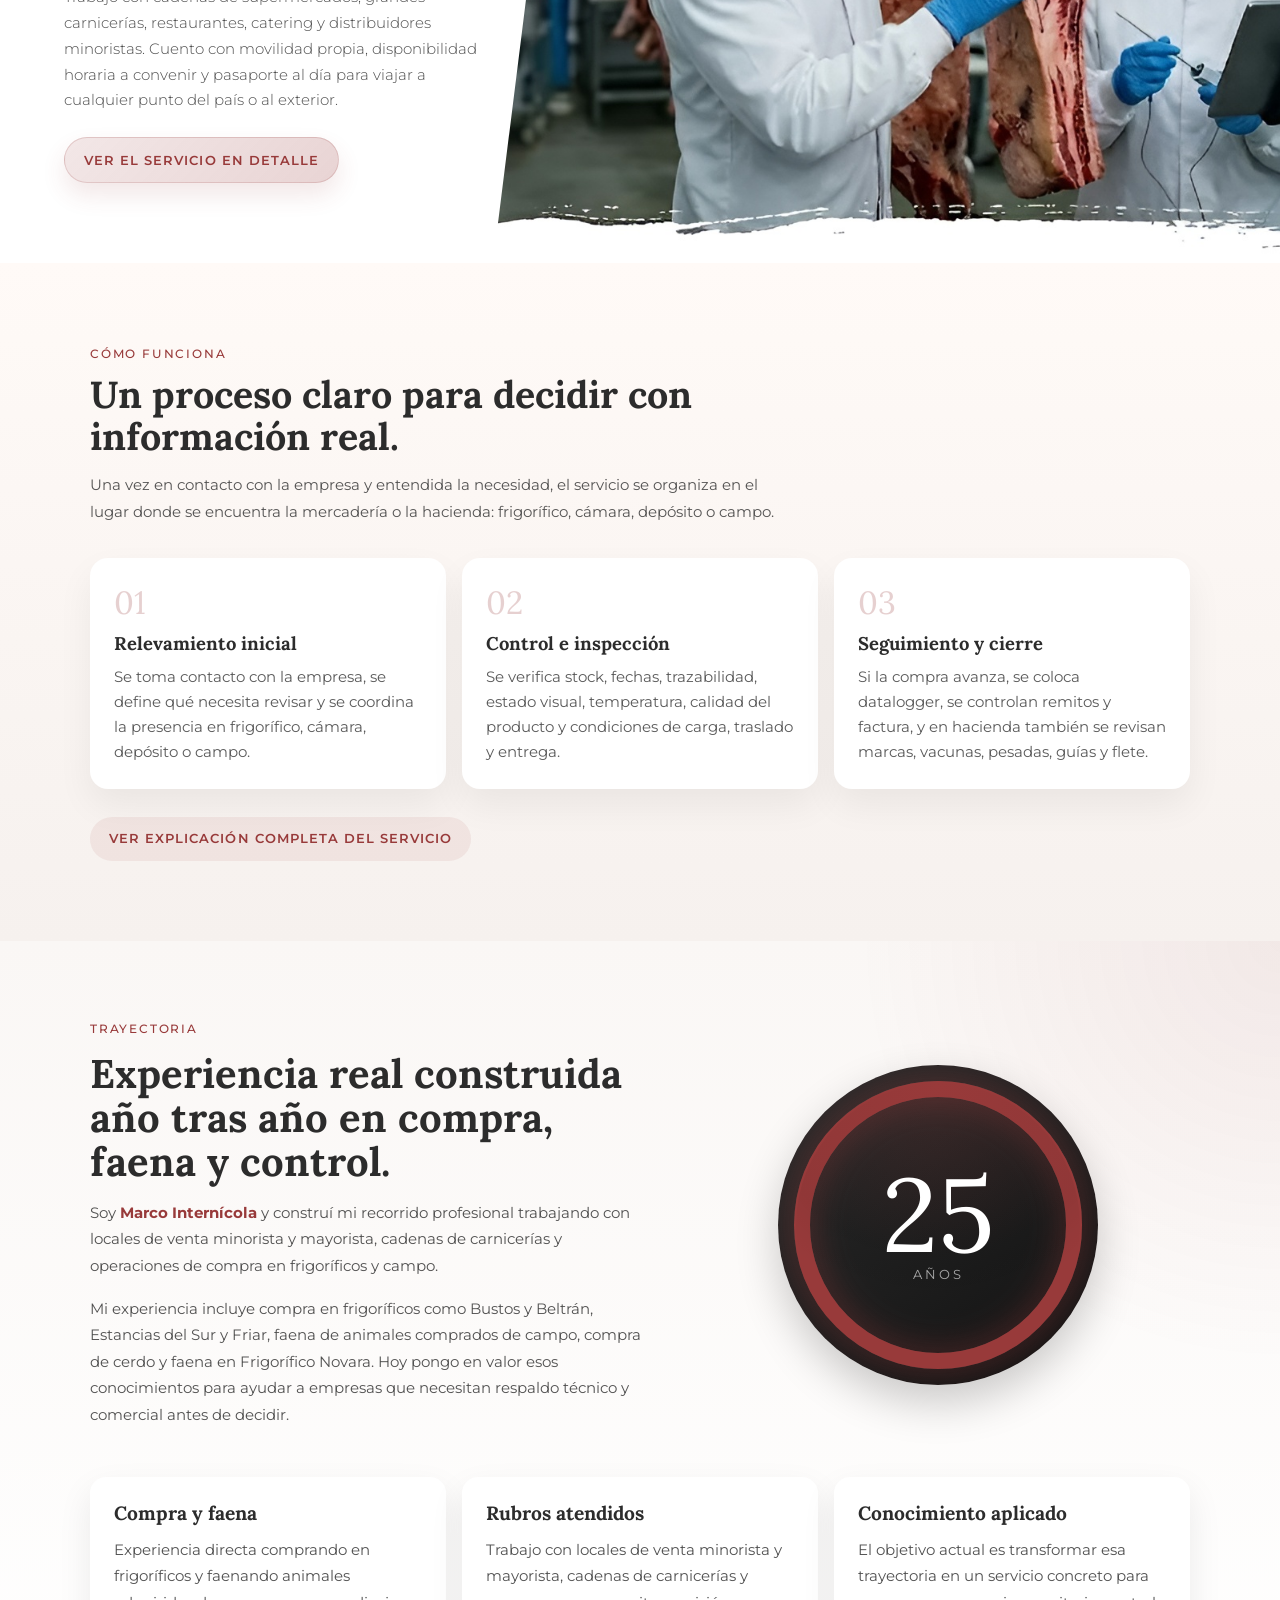
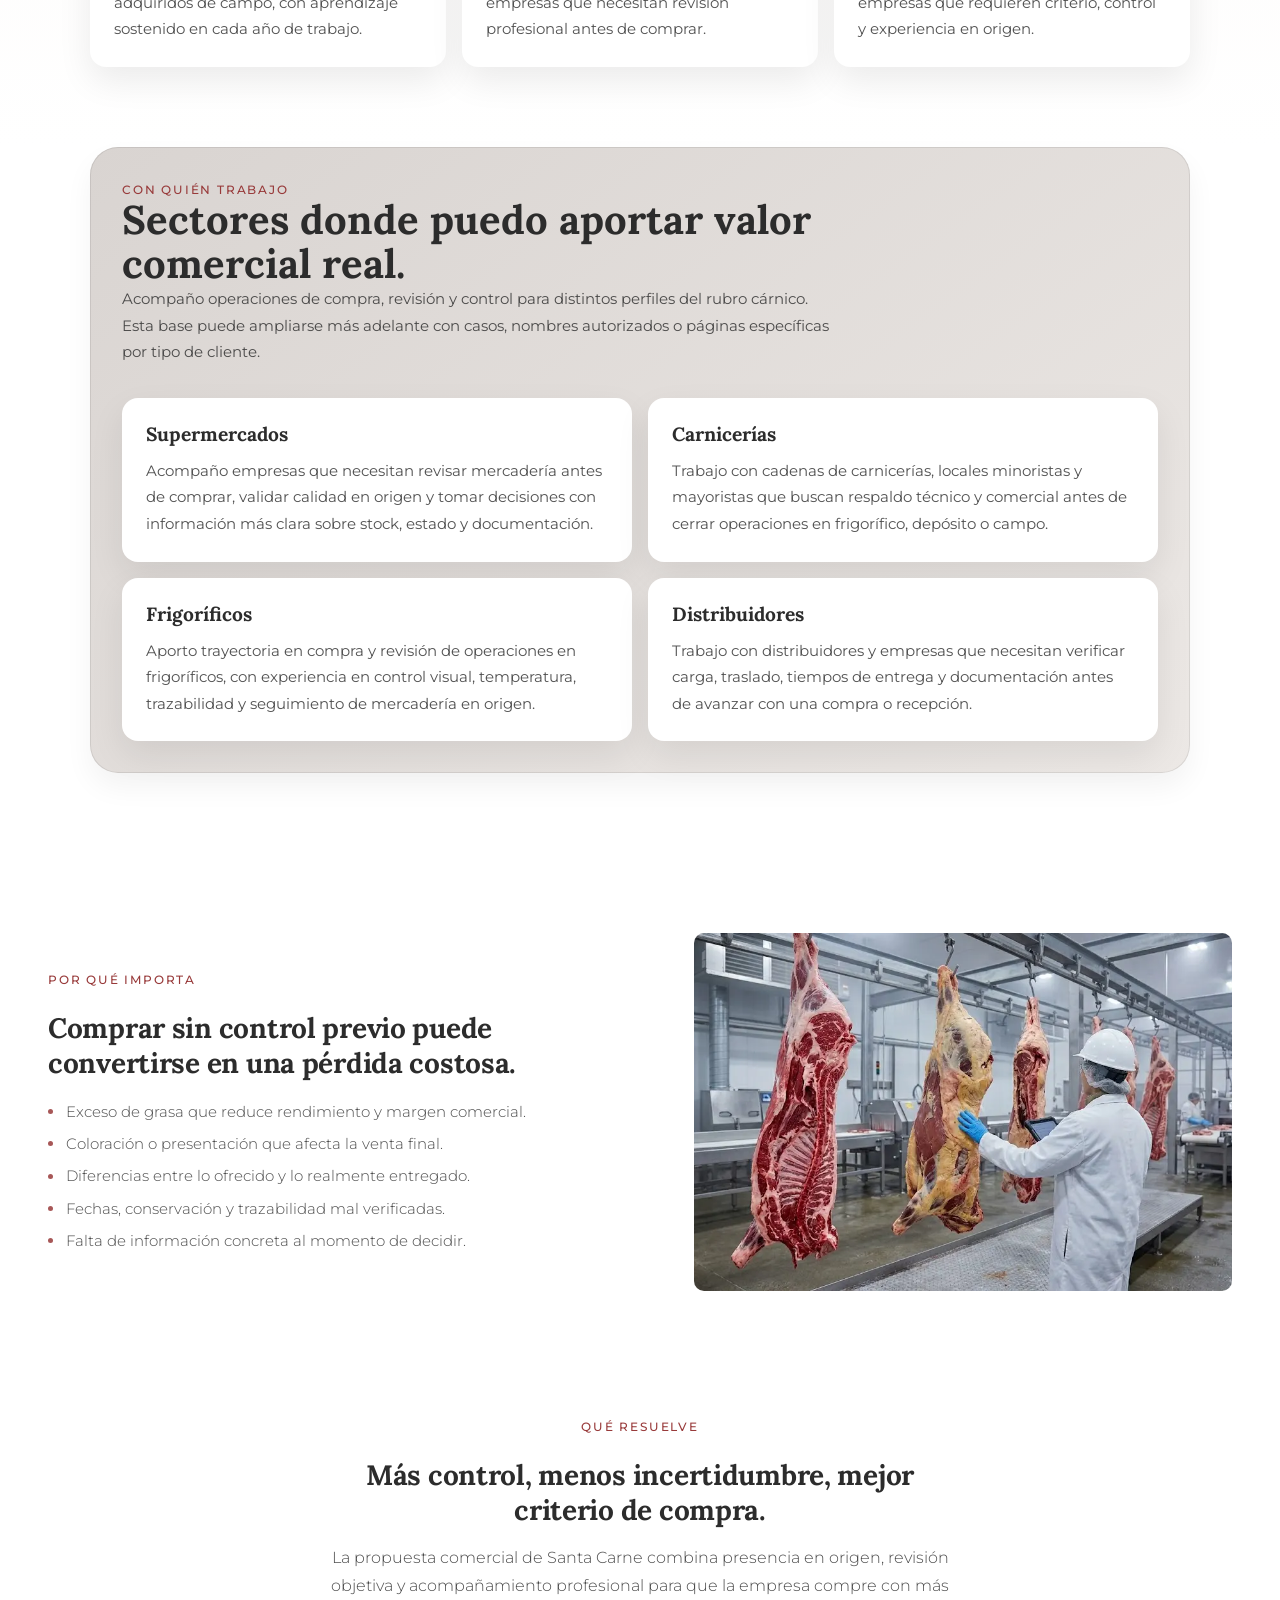
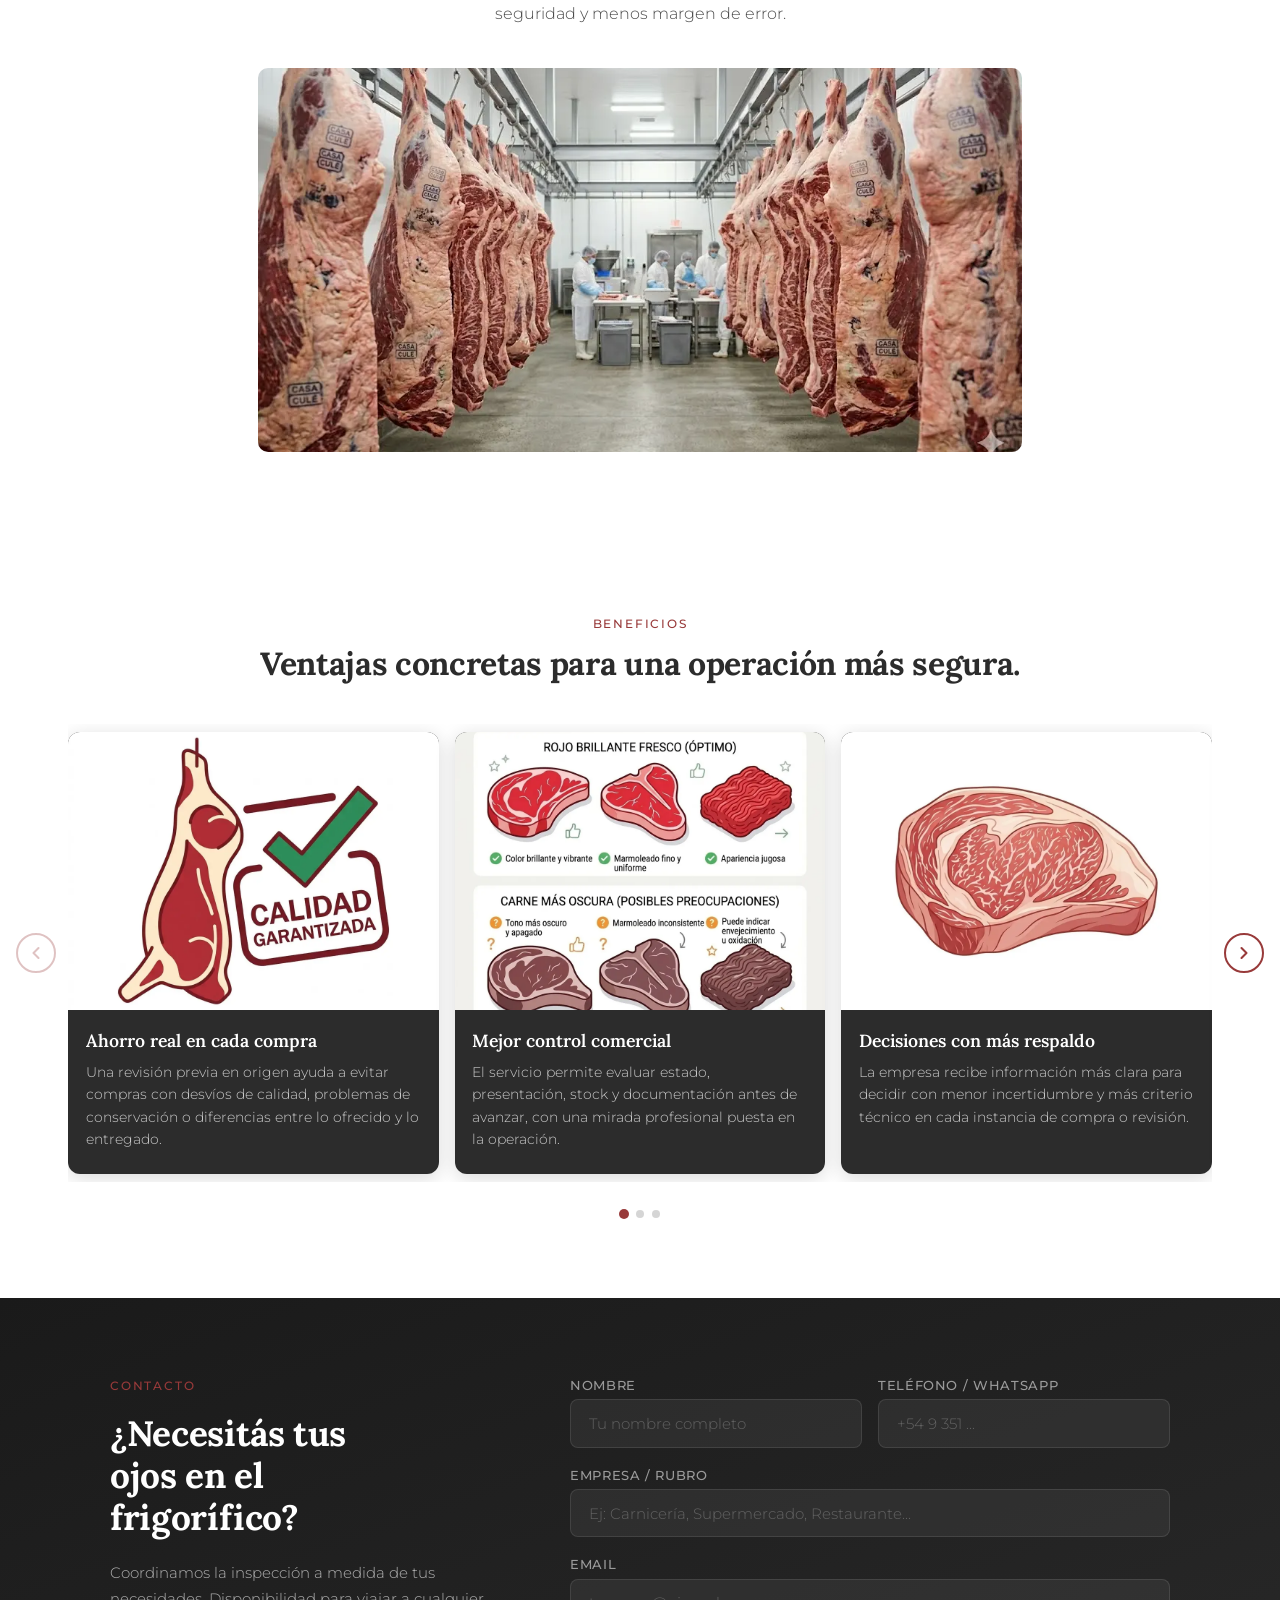
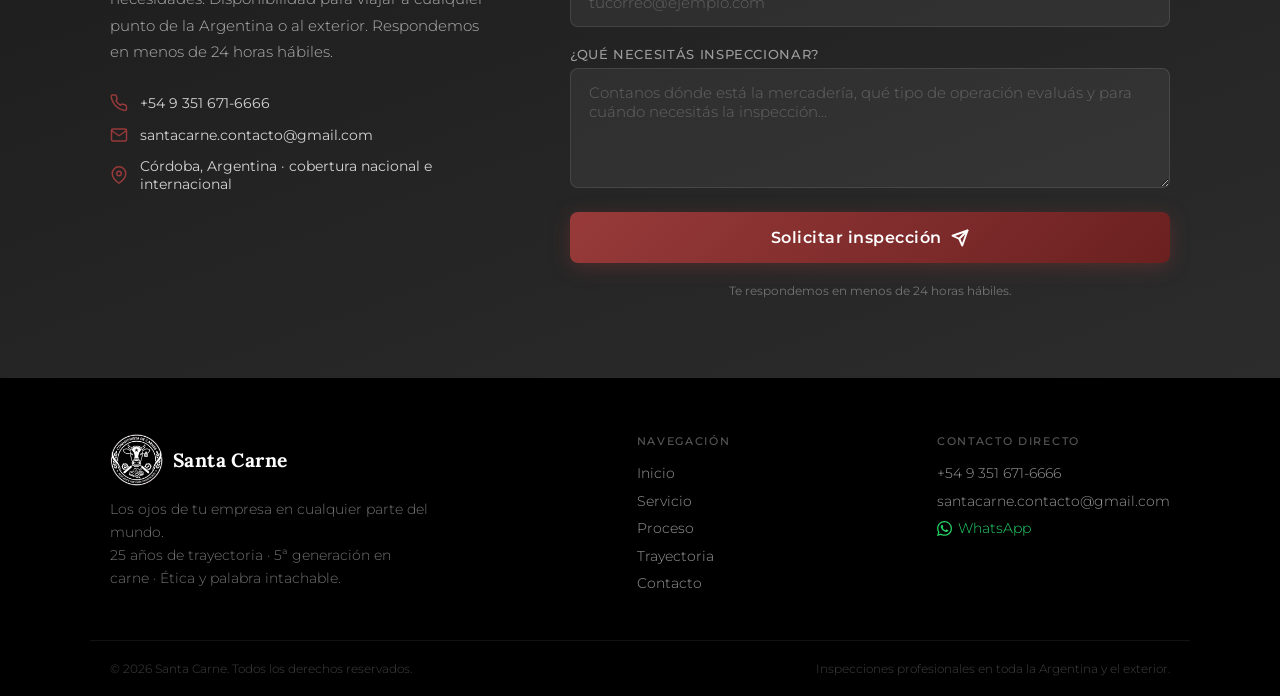
==== commit 36d6c657: "Refina home, SEO y pagina de servicio" ====
--- a/index.html
+++ b/index.html
@@ -5,19 +5,25 @@
   <meta name="viewport" content="width=device-width, initial-scale=1.0" />
 
   <!-- ===== SEO ===== -->
-  <title>Santa Carne — Los ojos de tu empresa en cualquier parte del mundo</title>
-  <meta name="description" content="Comisionista e intermediario de hacienda con 25 años de trayectoria. Inspección profesional de carne vacuna y porcina en frigoríficos de toda la Argentina y el exterior. Confianza en calidad recibida." />
-  <meta name="keywords" content="comisionista de hacienda, intermediario cárnico, inspección de carne vacuna, inspector frigorífico Argentina, asesoramiento compra de carne, media res vacuna, inspección frigorífico Córdoba, comisionista cárnico Argentina, verificación carne vacuna, asesor ganadero" />
+  <title>Santa Carne | Inspección de carne y revisión de hacienda</title>
+  <meta name="description" content="Santa Carne brinda inspección profesional de carne vacuna y porcina, revisión y aparte de hacienda, y control de mercadería en depósitos y frigoríficos de Argentina y el Mercosur." />
+  <meta name="keywords" content="inspección de carne, inspección de carne vacuna, inspección de carne porcina, inspección profesional de carne, revisión de hacienda, aparte de hacienda, comisionista de hacienda, comisionista carnico, intermediario carnico, inspección en frigoríficos, revisión en depósitos, control de mercadería cárnica, control de calidad de carne, frigoríficos Argentina, servicio de inspección Mercosur" />
   <meta name="author" content="Santa Carne" />
+  <meta name="robots" content="index, follow" />
   <link rel="canonical" href="https://www.santacarne.com.ar/" />
+  <link rel="preload" as="image" href="img/hero-fondo.webp" />
 
   <!-- ===== Open Graph ===== -->
   <meta property="og:type"        content="website" />
   <meta property="og:url"         content="https://www.santacarne.com.ar/" />
-  <meta property="og:title"       content="Santa Carne — Los ojos de tu empresa en cualquier parte del mundo" />
-  <meta property="og:description" content="25 años de trayectoria en hacienda vacuna. Inspección profesional en frigoríficos para supermercados, carnicerías, restaurantes y catering. Comprá con respaldo técnico." />
-  <meta property="og:image"       content="https://www.santacarne.com.ar/img/og-image.webp" />
+  <meta property="og:title"       content="Santa Carne | Inspección de carne y revisión de hacienda" />
+  <meta property="og:description" content="Inspección profesional de carne vacuna y porcina, revisión y aparte de hacienda, y control de mercadería en depósitos y frigoríficos de Argentina y el Mercosur." />
+  <meta property="og:image"       content="https://www.santacarne.com.ar/img/hero-fondo.webp" />
+  <meta property="og:image:alt"   content="Santa Carne, inspección de carne y revisión de hacienda" />
   <meta name="twitter:card"       content="summary_large_image" />
+  <meta name="twitter:title"      content="Santa Carne | Inspección de carne y revisión de hacienda" />
+  <meta name="twitter:description" content="Inspección profesional de carne vacuna y porcina, revisión y aparte de hacienda, y control de mercadería en depósitos y frigoríficos de Argentina y el Mercosur." />
+  <meta name="twitter:image"      content="https://www.santacarne.com.ar/img/hero-fondo.webp" />
 
   <!-- ===== Favicon ===== -->
   <link rel="icon" type="image/webp" href="img/logo.webp" />
@@ -28,6 +34,59 @@
   <link href="https://fonts.googleapis.com/css2?family=Lora:wght@600;700&family=Montserrat:wght@300;400;500;600&display=swap" rel="stylesheet" />
 
   <link rel="stylesheet" href="styles.css" />
+
+    <!-- ===== Schema.org JSON-LD ===== -->
+  <script type="application/ld+json">
+  {
+    "@context": "https://schema.org",
+    "@type": "LocalBusiness",
+    "name": "Santa Carne",
+    "description": "Comisionista e intermediario de hacienda con 25 años de trayectoria. Inspección profesional de carne vacuna y porcina, revisión y aparte de hacienda, y control de mercadería en depósitos y frigoríficos de Argentina y el Mercosur.",
+    "url": "https://www.santacarne.com.ar/",
+    "telephone": "+5493516716666",
+    "email": "santacarne.contacto@gmail.com",
+    "logo": "https://www.santacarne.com.ar/img/logo.webp",
+    "image": "https://www.santacarne.com.ar/img/hero-fondo.webp",
+    "address": {
+      "@type": "PostalAddress",
+      "addressLocality": "Córdoba",
+      "addressRegion": "Córdoba",
+      "addressCountry": "AR"
+    },
+    "areaServed": [
+      {
+        "@type": "Country",
+        "name": "Argentina"
+      },
+      {
+        "@type": "AdministrativeArea",
+        "name": "Internacional"
+      }
+    ],
+    "foundingDate": "2001",
+    "slogan": "Los ojos de tu empresa en cualquier parte del mundo",
+    "knowsAbout": [
+      "Inspección de carne vacuna",
+      "Inspección de carne porcina",
+      "Revisión de hacienda",
+      "Aparte de hacienda",
+      "Comisión de hacienda",
+      "Intermediación cárnica",
+      "Frigoríficos Argentina",
+      "Depósitos cárnicos"
+    ],
+    "contactPoint": {
+      "@type": "ContactPoint",
+      "telephone": "+5493516716666",
+      "contactType": "customer service",
+      "availableLanguage": "Spanish",
+      "contactOption": "TollFree"
+    },
+    "sameAs": [
+      "https://wa.me/5493516716666"
+    ]
+  }
+  </script>
 </head>
 <body>
 
@@ -39,11 +98,11 @@
         <span class="navbar__logo-text">Santa Carne</span>
       </a>
       <nav class="navbar__nav" aria-label="Navegación principal">
-        <a href="#inicio"     class="navbar__link">Inicio</a>
-        <a href="#servicio"   class="navbar__link">Sobre el Servicio</a>
-        <a href="#elegirnos"  class="navbar__link">¿Por qué elegirnos?</a>
-        <a href="#beneficios" class="navbar__link">Beneficios</a>
-        <a href="#contacto"   class="navbar__link navbar__link--cta">Contacto</a>
+        <a href="#inicio" class="navbar__link">Inicio</a>
+        <a href="#servicio" class="navbar__link">Servicio</a>
+        <a href="#proceso" class="navbar__link">Proceso</a>
+        <a href="#trayectoria" class="navbar__link">Trayectoria</a>
+        <a href="#contacto" class="navbar__link navbar__link--cta">Contacto</a>
       </nav>
       <button class="navbar__hamburger" aria-label="Abrir menú" aria-expanded="false" aria-controls="mobile-menu">
         <span class="navbar__bar"></span>
@@ -52,11 +111,11 @@
       </button>
     </div>
     <nav id="mobile-menu" class="navbar__mobile" aria-label="Menú móvil" aria-hidden="true">
-      <a href="#inicio"     class="navbar__mobile-link">Inicio</a>
-      <a href="#servicio"   class="navbar__mobile-link">Sobre el Servicio</a>
-      <a href="#elegirnos"  class="navbar__mobile-link">¿Por qué elegirnos?</a>
-      <a href="#beneficios" class="navbar__mobile-link">Beneficios</a>
-      <a href="#contacto"   class="navbar__mobile-link navbar__mobile-link--cta">Contacto</a>
+      <a href="#inicio" class="navbar__mobile-link">Inicio</a>
+      <a href="#servicio" class="navbar__mobile-link">Servicio</a>
+      <a href="#proceso" class="navbar__mobile-link">Proceso</a>
+      <a href="#trayectoria" class="navbar__mobile-link">Trayectoria</a>
+      <a href="#contacto" class="navbar__mobile-link navbar__mobile-link--cta">Contacto</a>
     </nav>
   </header>
 
@@ -67,38 +126,150 @@
       <div class="hero__overlay" aria-hidden="true"></div>
       <div class="hero__container">
         <div class="hero__content reveal reveal--up">
-          <p class="hero__eyebrow">Comisión e intermediación de carne y hacienda · 25 años de trayectoria · 5ª generación en el rubro cárnico</p>
-          <h1 class="hero__title">Los ojos de tu empresa en cualquier parte del mundo</h1>
-          <p class="hero__subtitle">Inspección profesional de carne vacuna y porcina en frigoríficos de toda la Argentina y el exterior. Confianza en calidad recibida y ética.</p>
+          <span class="hero__kicker">Inspección, comisión e intermediación de hacienda</span>
+          <h1 class="hero__title">Los ojos de tu empresa en cualquier parte del mundo.</h1>
+          <p class="hero__eyebrow">25 años de trayectoria · 5ª generación en el rubro cárnico · cobertura nacional e internacional</p>
+          <p class="hero__subtitle">Inspección profesional de carne vacuna, porcina y revisión y aparte de hacienda en depósitos y frigoríficos de Argentina y el Mercosur.</p>
           <div class="hero__action">
-            <a href="#contacto" class="hero__btn">Solicitar inspección</a>
-            <a href="#servicio" class="hero__btn hero__btn--outline">Conocer el servicio</a>
+            <a href="#contacto" class="hero__btn">Solicitar Inspección</a>
+            <a href="servicio.html" class="hero__btn hero__btn--outline hero__btn--service">Ver servicio completo</a>
           </div>
         </div>
       </div>
-      <a href="#servicio" class="hero__scroll" aria-label="Ir al siguiente bloque">
+      <a href="#credenciales" class="hero__scroll" aria-label="Ir al siguiente bloque">
         <svg xmlns="http://www.w3.org/2000/svg" width="24" height="24" viewBox="0 0 24 24" fill="none" stroke="currentColor" stroke-width="2" stroke-linecap="round" stroke-linejoin="round"><polyline points="6 9 12 15 18 9"/></svg>
       </a>
     </section>
 
-    <!-- ===================== TRANSICIÓN ===================== -->
-    <div class="decorative-container reveal reveal--up">
-      <div class="decorative" aria-hidden="true">
-        <img src="img/transicion1.webp" alt="" class="img-decoration" loading="lazy">
-        <img src="img/transicion2.webp" alt="" class="img-decoration" loading="lazy">
-        <img src="img/transicion3.webp" alt="" class="img-decoration" loading="lazy">
-      </div>
-    </div>
+    <div class="hero-spacer" aria-hidden="true"></div>
+
+    <section id="credenciales" class="credenciales">
+      <div class="credenciales__inner reveal reveal--up">
+        <article class="credenciales__item">
+          <span class="credenciales__value">25</span>
+          <p class="credenciales__label">Años de trayectoria en operaciones del rubro</p>
+        </article>
+        <article class="credenciales__item">
+          <span class="credenciales__value">Nacional</span>
+          <p class="credenciales__label">Cobertura con disponibilidad para relevar en origen</p>
+        </article>
+        <article class="credenciales__item">
+          <span class="credenciales__value">Objetivo</span>
+          <p class="credenciales__label">Criterio técnico para decidir con menos riesgo</p>
+        </article>
+      </div>
+    </section>
 
     <!-- ===================== SOBRE EL SERVICIO ===================== -->
     <section id="servicio" class="servicio">
       <div class="servicio__white reveal reveal--left">
         <span class="servicio__label">Sobre el Servicio</span>
-        <h2 class="servicio__title">Más de 25 años comprando, faenando y comercializando ganado vacuno, porcino y menudencias.</h2>
-        <p class="servicio__text">Soy comisionista e intermediario, mi trabajo consiste en ser los ojos de su empresa, en plantas frigoríficas, depósitos y campos donde se encuentra la mercadería. Reviso cada aspecto clave del producto y le entrego un informe claro antes de que tome cualquier decisión de compra.</p>
+        <h2 class="servicio__title">Inspección y respaldo profesional en cada operación.</h2>
+        <p class="servicio__text">Soy comisionista e intermediario, mi trabajo consiste en ser los ojos de su empresa en plantas frigoríficas, depósitos y campos donde se encuentra la mercadería. Reviso cada aspecto clave del producto y le entrego un informe claro antes de que tome cualquier decisión de compra.</p>
         <p class="servicio__text">Trabajo con cadenas de supermercados, grandes carnicerías, restaurantes, catering y distribuidores minoristas. Cuento con movilidad propia, disponibilidad horaria a convenir y pasaporte al día para viajar a cualquier punto del país o al exterior.</p>
+        <a href="servicio.html" class="servicio__link">Ver el servicio en detalle</a>
       </div>
       <img src="img/sobre nosotros.webp" alt="Inspección profesional de ganado vacuno en frigorífico" class="servicio__img" loading="lazy" />
+    </section>
+
+    <section id="proceso" class="proceso">
+      <div class="proceso__inner">
+        <div class="proceso__header reveal reveal--up">
+          <span class="proceso__label">Cómo funciona</span>
+          <h2 class="proceso__title">Un proceso claro para decidir con información real.</h2>
+          <p class="proceso__text">Una vez en contacto con la empresa y entendida la necesidad, el servicio se organiza en el lugar donde se encuentra la mercadería o la hacienda: frigorífico, cámara, depósito o campo.</p>
+        </div>
+        <div class="proceso__grid">
+          <article class="proceso__card reveal reveal--up">
+            <span class="proceso__step">01</span>
+            <h3 class="proceso__card-title">Relevamiento inicial</h3>
+            <p class="proceso__card-text">Se toma contacto con la empresa, se define qué necesita revisar y se coordina la presencia en frigorífico, cámara, depósito o campo.</p>
+          </article>
+          <article class="proceso__card reveal reveal--up">
+            <span class="proceso__step">02</span>
+            <h3 class="proceso__card-title">Control e inspección</h3>
+            <p class="proceso__card-text">Se verifica stock, fechas, trazabilidad, estado visual, temperatura, calidad del producto y condiciones de carga, traslado y entrega.</p>
+          </article>
+          <article class="proceso__card reveal reveal--up">
+            <span class="proceso__step">03</span>
+            <h3 class="proceso__card-title">Seguimiento y cierre</h3>
+            <p class="proceso__card-text">Si la compra avanza, se coloca datalogger, se controlan remitos y factura, y en hacienda también se revisan marcas, vacunas, pesadas, guías y flete.</p>
+          </article>
+        </div>
+        <div class="proceso__cta reveal reveal--up">
+          <a href="servicio.html" class="proceso__btn">Ver explicación completa del servicio</a>
+        </div>
+      </div>
+    </section>
+
+    <!-- ===================== TRAYECTORIA ===================== -->
+    <section id="trayectoria" class="trayectoria">
+      <div class="trayectoria__inner">
+        <div class="trayectoria__intro reveal reveal--left">
+          <span class="trayectoria__label">Trayectoria</span>
+          <h2 class="trayectoria__title">Experiencia real construida año tras año en compra, faena y control.</h2>
+          <p class="trayectoria__text">Soy <span class="brand-highlight">Marco Internícola</span> y construí mi recorrido profesional trabajando con locales de venta minorista y mayorista, cadenas de carnicerías y operaciones de compra en frigoríficos y campo.</p>
+          <p class="trayectoria__text">Mi experiencia incluye compra en frigoríficos como Bustos y Beltrán, Estancias del Sur y Friar, faena de animales comprados de campo, compra de cerdo y faena en Frigorífico Novara. Hoy pongo en valor esos conocimientos para ayudar a empresas que necesitan respaldo técnico y comercial antes de decidir.</p>
+        </div>
+
+        <div class="trayectoria__badge reveal reveal--right">
+          <div class="years-badge" data-years-badge aria-label="25 años de trayectoria">
+            <svg class="years-badge__ring" viewBox="0 0 160 160" aria-hidden="true">
+              <circle class="years-badge__track" cx="80" cy="80" r="68"></circle>
+              <circle class="years-badge__progress" cx="80" cy="80" r="68"></circle>
+            </svg>
+            <div class="years-badge__content">
+              <span class="years-badge__number" data-years-number>1</span>
+              <span class="years-badge__suffix">años</span>
+            </div>
+          </div>
+        </div>
+      </div>
+
+      <div class="trayectoria__grid">
+        <article class="trayectoria__card reveal reveal--up">
+          <h3 class="trayectoria__card-title">Compra y faena</h3>
+          <p class="trayectoria__card-text">Experiencia directa comprando en frigoríficos y faenando animales adquiridos de campo, con aprendizaje sostenido en cada año de trabajo.</p>
+        </article>
+        <article class="trayectoria__card reveal reveal--up">
+          <h3 class="trayectoria__card-title">Rubros atendidos</h3>
+          <p class="trayectoria__card-text">Trabajo con locales de venta minorista y mayorista, cadenas de carnicerías y empresas que necesitan revisión profesional antes de comprar.</p>
+        </article>
+        <article class="trayectoria__card reveal reveal--up">
+          <h3 class="trayectoria__card-title">Conocimiento aplicado</h3>
+          <p class="trayectoria__card-text">El objetivo actual es transformar esa trayectoria en un servicio concreto para empresas que requieren criterio, control y experiencia en origen.</p>
+        </article>
+      </div>
+    </section>
+
+    <!-- ===================== RUBROS ===================== -->
+    <section id="rubros" class="rubros">
+      <div class="rubros__inner">
+        <div class="rubros__header reveal reveal--up">
+          <span class="rubros__label">Con quién trabajo</span>
+          <h2 class="rubros__title">Sectores donde puedo aportar valor comercial real.</h2>
+          <p class="rubros__text">Acompaño operaciones de compra, revisión y control para distintos perfiles del rubro cárnico. Esta base puede ampliarse más adelante con casos, nombres autorizados o páginas específicas por tipo de cliente.</p>
+        </div>
+
+        <div class="rubros__grid">
+          <article class="rubros__item reveal reveal--up">
+            <h3 class="rubros__item-title">Supermercados</h3>
+            <p class="rubros__item-text">Acompaño empresas que necesitan revisar mercadería antes de comprar, validar calidad en origen y tomar decisiones con información más clara sobre stock, estado y documentación.</p>
+          </article>
+          <article class="rubros__item reveal reveal--up">
+            <h3 class="rubros__item-title">Carnicerías</h3>
+            <p class="rubros__item-text">Trabajo con cadenas de carnicerías, locales minoristas y mayoristas que buscan respaldo técnico y comercial antes de cerrar operaciones en frigorífico, depósito o campo.</p>
+          </article>
+          <article class="rubros__item reveal reveal--up">
+            <h3 class="rubros__item-title">Frigoríficos</h3>
+            <p class="rubros__item-text">Aporto trayectoria en compra y revisión de operaciones en frigoríficos, con experiencia en control visual, temperatura, trazabilidad y seguimiento de mercadería en origen.</p>
+          </article>
+          <article class="rubros__item reveal reveal--up">
+            <h3 class="rubros__item-title">Distribuidores</h3>
+            <p class="rubros__item-text">Trabajo con distribuidores y empresas que necesitan verificar carga, traslado, tiempos de entrega y documentación antes de avanzar con una compra o recepción.</p>
+          </article>
+        </div>
+      </div>
     </section>
 
     <!-- ===================== POR QUÉ ELEGIRNOS ===================== -->
@@ -106,14 +277,14 @@
 
       <div class="elegirnos__problema">
         <div class="elegirnos__problema-texto reveal reveal--left">
-          <span class="elegirnos__label">¿Por qué elegirnos?</span>
-          <h2 class="elegirnos__title">Comprar sin controles adecuados genera grandes pérdidas</h2>
+          <span class="elegirnos__label">Por qué importa</span>
+          <h2 class="elegirnos__title">Comprar sin control previo puede convertirse en una pérdida costosa.</h2>
           <ul class="elegirnos__lista">
-            <li>Exceso de grasa que reduce el rendimiento hasta un <strong>20%</strong></li>
-            <li>Coloración que afecta la venta al público y genera rechazo del consumidor final</li>
-            <li>Carne de baja calidad que daña la reputación de tu negocio</li>
-            <li>Desconocimiento de fechas de faena, envasado, caducidad, traslados y acopios</li>
-            <li>Riesgo de cambio de mercadería o irregularidades en el proceso de compra</li>
+            <li>Exceso de grasa que reduce rendimiento y margen comercial.</li>
+            <li>Coloración o presentación que afecta la venta final.</li>
+            <li>Diferencias entre lo ofrecido y lo realmente entregado.</li>
+            <li>Fechas, conservación y trazabilidad mal verificadas.</li>
+            <li>Falta de información concreta al momento de decidir.</li>
           </ul>
         </div>
         <div class="elegirnos__problema-img-wrap reveal reveal--right">
@@ -123,8 +294,9 @@
 
       <div class="elegirnos__solucion">
         <div class="elegirnos__solucion-texto reveal reveal--up">
-          <h2 class="elegirnos__title">Seguridad en todo el proceso, garantizada</h2>
-          <p class="elegirnos__solucion-desc">Me presento en el frigorífico, reviso la mercadería en detalle —calidad, grasa intramuscular, gordura, color, terneza, fecha de faena, estado de conservación, toma de temperaturas (datalogger)— y le entrego un informe objetivo. Usted toma la decisión con información real. El costo del servicio se paga solo: una sola compra bien asesorada justifica ampliamente la inversión.</p>
+          <span class="elegirnos__label">Qué resuelve</span>
+          <h2 class="elegirnos__title">Más control, menos incertidumbre, mejor criterio de compra.</h2>
+          <p class="elegirnos__solucion-desc">La propuesta comercial de Santa Carne combina presencia en origen, revisión objetiva y acompañamiento profesional para que la empresa compre con más seguridad y menos margen de error.</p>
         </div>
         <div class="elegirnos__solucion-img-wrap reveal reveal--up">
           <img src="img/solucion al problema.webp" alt="Inspector profesional revisando carne vacuna en frigorífico" class="elegirnos__solucion-img" loading="lazy" />
@@ -136,7 +308,8 @@
     <!-- ===================== BENEFICIOS ===================== -->
     <section id="beneficios" class="beneficios">
       <div class="beneficios__header reveal reveal--up">
-        <h2 class="beneficios__title">Confianza en calidad recibida</h2>
+        <span class="beneficios__label">Beneficios</span>
+        <h2 class="beneficios__title">Ventajas concretas para una operación más segura.</h2>
       </div>
       <div class="beneficios__carrusel-wrap reveal reveal--up">
         <button class="beneficios__btn beneficios__btn--prev" aria-label="Anterior">
@@ -148,35 +321,35 @@
               <div class="beneficios__card-img-wrap"><img src="img/tarjeta-1.webp" alt="Reducción de pérdidas económicas" class="beneficios__card-img" loading="lazy" /></div>
               <div class="beneficios__card-body">
                 <h3 class="beneficios__card-title">Ahorro real en cada compra</h3>
-                <p class="beneficios__card-text">Evitá pérdidas de hasta un 20% por exceso de grasa o mercadería en mal estado. Comprás mejor desde el primer día.</p>
+                <p class="beneficios__card-text">Una revisión previa en origen ayuda a evitar compras con desvíos de calidad, problemas de conservación o diferencias entre lo ofrecido y lo entregado.</p>
               </div>
             </li>
             <li class="beneficios__card">
               <div class="beneficios__card-img-wrap"><img src="img/tarjeta-2.webp" alt="Color y presentación de la carne" class="beneficios__card-img" loading="lazy" /></div>
               <div class="beneficios__card-body">
-                <h3 class="beneficios__card-title">Color y presentación óptimos</h3>
-                <p class="beneficios__card-text">El color de la carne impacta directamente en la venta al mostrador. Nos aseguramos de que lo que recibís es lo que tu cliente quiere ver.</p>
+                <h3 class="beneficios__card-title">Mejor control comercial</h3>
+                <p class="beneficios__card-text">El servicio permite evaluar estado, presentación, stock y documentación antes de avanzar, con una mirada profesional puesta en la operación.</p>
               </div>
             </li>
             <li class="beneficios__card">
               <div class="beneficios__card-img-wrap"><img src="img/tarjeta-3.webp" alt="Terneza y calidad garantizada" class="beneficios__card-img" loading="lazy" /></div>
               <div class="beneficios__card-body">
-                <h3 class="beneficios__card-title">Terneza y calidad verificada</h3>
-                <p class="beneficios__card-text">Uno de los puntos más delicados del rubro. Evaluamos la terneza y las condiciones reales de la carne antes de cerrar cualquier operación.</p>
+                <h3 class="beneficios__card-title">Decisiones con más respaldo</h3>
+                <p class="beneficios__card-text">La empresa recibe información más clara para decidir con menor incertidumbre y más criterio técnico en cada instancia de compra o revisión.</p>
               </div>
             </li>
             <li class="beneficios__card">
               <div class="beneficios__card-img-wrap"><img src="img/tarjeta-4.webp" alt="Control de fechas de faena y conservación" class="beneficios__card-img" loading="lazy" /></div>
               <div class="beneficios__card-body">
-                <h3 class="beneficios__card-title">Control de faena y conservación</h3>
-                <p class="beneficios__card-text">La carne tiene merma con el paso de los días. Verificamos fechas de faena y estado de conservación para que no te lleves sorpresas.</p>
+                <h3 class="beneficios__card-title">Información antes de cerrar</h3>
+                <p class="beneficios__card-text">Fechas, trazabilidad, temperatura, carga, traslado y tiempos de entrega pueden revisarse antes de confirmar la operación o recibir mercadería.</p>
               </div>
             </li>
             <li class="beneficios__card">
               <div class="beneficios__card-img-wrap"><img src="img/tarjeta-5.webp" alt="Seguridad y transparencia en la compra" class="beneficios__card-img" loading="lazy" /></div>
               <div class="beneficios__card-body">
-                <h3 class="beneficios__card-title">Seguridad y transparencia total</h3>
-                <p class="beneficios__card-text">Prevenimos cambios de mercadería y posibles irregularidades. Ética y palabra intachable en cada operación, respaldadas por 25 años de trayectoria.</p>
+                <h3 class="beneficios__card-title">Más transparencia operativa</h3>
+                <p class="beneficios__card-text">El acompañamiento en origen suma control, seguimiento y mayor tranquilidad para empresas que necesitan respaldo real antes de comprar.</p>
               </div>
             </li>
           </ul>
@@ -203,17 +376,17 @@
             </li>
             <li class="contacto__dato">
               <svg xmlns="http://www.w3.org/2000/svg" width="18" height="18" viewBox="0 0 24 24" fill="none" stroke="currentColor" stroke-width="2" stroke-linecap="round" stroke-linejoin="round"><path d="M4 4h16c1.1 0 2 .9 2 2v12c0 1.1-.9 2-2 2H4c-1.1 0-2-.9-2-2V6c0-1.1.9-2 2-2z"/><polyline points="22,6 12,13 2,6"/></svg>
-              <span>carnesdecampo@hotmail.com</span>
+              <span>santacarne.contacto@gmail.com</span>
             </li>
             <li class="contacto__dato">
               <svg xmlns="http://www.w3.org/2000/svg" width="18" height="18" viewBox="0 0 24 24" fill="none" stroke="currentColor" stroke-width="2" stroke-linecap="round" stroke-linejoin="round"><path d="M21 10c0 7-9 13-9 13s-9-6-9-13a9 9 0 0 1 18 0z"/><circle cx="12" cy="10" r="3"/></svg>
-              <span>Córdoba, Argentina · Disponibilidad nacional e internacional</span>
+              <span>Córdoba, Argentina · cobertura nacional e internacional</span>
             </li>
           </ul>
         </div>
 
         <div class="contacto__form-wrap reveal reveal--right">
-          <form class="contacto__form" action="https://formsubmit.co/carnesdecampo@hotmail.com" method="POST">
+          <form class="contacto__form" action="https://formsubmit.co/santacarne.contacto@gmail.com" method="POST">
             <input type="hidden" name="_subject" value="Nueva consulta desde Santa Carne" />
             <input type="hidden" name="_captcha" value="false" />
             <input type="hidden" name="_template" value="table" />
@@ -239,7 +412,7 @@
             </div>
             <div class="contacto__field">
               <label class="contacto__field-label" for="mensaje">¿Qué necesitás inspeccionar?</label>
-              <textarea id="mensaje" name="mensaje" class="contacto__textarea" placeholder="Contanos dónde está la mercadería, qué tipo de carne, cuándo necesitás la inspección..." rows="4" required></textarea>
+              <textarea id="mensaje" name="mensaje" class="contacto__textarea" placeholder="Contanos dónde está la mercadería, qué tipo de operación evaluás y para cuándo necesitás la inspección..." rows="4" required></textarea>
             </div>
             <button type="submit" class="contacto__submit">
               Solicitar inspección
@@ -266,16 +439,16 @@
       </div>
       <nav class="footer__nav" aria-label="Navegación footer">
         <h4 class="footer__nav-title">Navegación</h4>
-        <a href="#inicio"     class="footer__link">Inicio</a>
-        <a href="#servicio"   class="footer__link">Sobre el Servicio</a>
-        <a href="#elegirnos"  class="footer__link">¿Por qué elegirnos?</a>
-        <a href="#beneficios" class="footer__link">Beneficios</a>
-        <a href="#contacto"   class="footer__link">Contacto</a>
+        <a href="#inicio" class="footer__link">Inicio</a>
+        <a href="#servicio" class="footer__link">Servicio</a>
+        <a href="#proceso" class="footer__link">Proceso</a>
+        <a href="#trayectoria" class="footer__link">Trayectoria</a>
+        <a href="#contacto" class="footer__link">Contacto</a>
       </nav>
       <div class="footer__contacto">
         <h4 class="footer__nav-title">Contacto directo</h4>
         <a href="tel:+5493516716666" class="footer__link">+54 9 351 671-6666</a>
-        <a href="mailto:carnesdecampo@hotmail.com" class="footer__link">carnesdecampo@hotmail.com</a>
+        <a href="mailto:santacarne.contacto@gmail.com" class="footer__link">santacarne.contacto@gmail.com</a>
         <a href="https://wa.me/5493516716666" target="_blank" rel="noopener" class="footer__link footer__link--whatsapp">
           <svg xmlns="http://www.w3.org/2000/svg" width="15" height="15" viewBox="0 0 24 24" fill="currentColor"><path d="M17.472 14.382c-.297-.149-1.758-.867-2.03-.967-.273-.099-.471-.148-.67.15-.197.297-.767.966-.94 1.164-.173.199-.347.223-.644.075-.297-.15-1.255-.463-2.39-1.475-.883-.788-1.48-1.761-1.653-2.059-.173-.297-.018-.458.13-.606.134-.133.298-.347.446-.52.149-.174.198-.298.298-.497.099-.198.05-.371-.025-.52-.075-.149-.669-1.612-.916-2.207-.242-.579-.487-.5-.669-.51-.173-.008-.371-.01-.57-.01-.198 0-.52.074-.792.372-.272.297-1.04 1.016-1.04 2.479 0 1.462 1.065 2.875 1.213 3.074.149.198 2.096 3.2 5.077 4.487.709.306 1.262.489 1.694.625.712.227 1.36.195 1.871.118.571-.085 1.758-.719 2.006-1.413.248-.694.248-1.289.173-1.413-.074-.124-.272-.198-.57-.347m-5.421 7.403h-.004a9.87 9.87 0 0 1-5.031-1.378l-.361-.214-3.741.982.998-3.648-.235-.374a9.86 9.86 0 0 1-1.51-5.26c.001-5.45 4.436-9.884 9.888-9.884 2.64 0 5.122 1.03 6.988 2.898a9.825 9.825 0 0 1 2.893 6.994c-.003 5.45-4.437 9.884-9.885 9.884m8.413-18.297A11.815 11.815 0 0 0 12.05 0C5.495 0 .16 5.335.157 11.892c0 2.096.547 4.142 1.588 5.945L.057 24l6.305-1.654a11.882 11.882 0 0 0 5.683 1.448h.005c6.554 0 11.89-5.335 11.893-11.893a11.821 11.821 0 0 0-3.48-8.413Z"/></svg>
           WhatsApp
--- a/styles.css
+++ b/styles.css
@@ -29,6 +29,10 @@
 html {
     scroll-behavior: smooth;
     font-size: 16px;
+}
+
+section[id] {
+    scroll-margin-top: calc(var(--navbar-height-desk) + 24px);
 }
  
 body {
@@ -65,6 +69,11 @@
     transition: background-color 0.35s ease, box-shadow 0.35s ease;
 }
 
+.navbar--solid {
+    background-color: rgba(0, 0, 0, 0.9);
+    box-shadow: 0 2px 20px rgba(0, 0, 0, 0.3);
+}
+
 /* Cuando hace scroll — se vuelve sólido */
 .navbar.is-scrolled {
     background-color: var(--color-black);
@@ -84,15 +93,17 @@
 .navbar__logo {
     display: inline-flex;
     align-items: center;
-    gap: 0.5rem;
+    gap: 0.65rem;
     flex-shrink: 0;
 }
     
 .navbar__logo-img {
-    width: 38px;
-    height: 38px;
+    width: auto;
+    height: 46px;
+    max-width: 160px;
     object-fit: contain;
     border-radius: 6px;
+    flex-shrink: 0;
 }
     
 .navbar__logo-text {
@@ -101,6 +112,12 @@
     font-weight: 700;
     color: var(--color-white);
     letter-spacing: 0.02em;
+}
+
+@media (min-width: 768px) {
+    .navbar__logo-img {
+        height: 52px;
+    }
 }
 
 /* Links desktop — siempre blancos sobre el hero */
@@ -299,22 +316,38 @@
     display: flex;
     flex-direction: column;
     gap: 1.25rem;
-    max-width: 600px;
+    max-width: 620px;
+}
+
+.hero__kicker {
+    display: inline-flex;
+    align-items: center;
+    width: fit-content;
+    padding: 0.45rem 0.75rem;
+    border: 1px solid rgba(255,255,255,0.14);
+    border-radius: 999px;
+    background-color: rgba(12, 8, 8, 0.22);
+    font-family: var(--font-body);
+    font-size: 0.74rem;
+    font-weight: 500;
+    letter-spacing: 0.08em;
+    text-transform: uppercase;
+    color: rgba(255,255,255,0.9);
 }
 
 .hero__eyebrow {
     font-family: var(--font-body);
-    font-size: 0.7rem;
+    font-size: 0.72rem;
     font-weight: 500;
-    letter-spacing: 0.18em;
+    letter-spacing: 0.14em;
     text-transform: uppercase;
-    color: rgba(255, 255, 255, 0.6);
+    color: rgba(255, 255, 255, 0.66);
     line-height: 1.6;
 }
 
 .hero__title {
     font-family: var(--font-display);
-    font-size: clamp(2rem, 6vw, 3.5rem);
+    font-size: clamp(1.85rem, 5vw, 3.1rem);
     font-weight: 700;
     color: var(--color-white);
     line-height: 1.1;
@@ -323,18 +356,18 @@
 
 .hero__subtitle {
     font-family: var(--font-body);
-    font-size: clamp(0.875rem, 2vw, 1rem);
-    font-weight: 300;
-    color: rgba(255, 255, 255, 0.8);
+    font-size: clamp(0.94rem, 2vw, 1.08rem);
+    font-weight: 400;
+    color: rgba(255, 255, 255, 0.84);
     line-height: 1.7;
-    max-width: 520px;
+    max-width: 600px;
 }
 
 .hero__action {
     display: flex;
     flex-direction: column;
     gap: 0.75rem;
-    margin-top: 0.5rem;
+    margin-top: 0.35rem;
 }
 
 .hero__btn {
@@ -373,6 +406,19 @@
     opacity: 1;
 }
 
+.hero__btn--service {
+    background: rgba(152,58,58,0.16);
+    border-color: rgba(255,255,255,0.75);
+    color: var(--color-white);
+    box-shadow: 0 14px 30px rgba(0,0,0,0.18);
+}
+
+.hero__btn--service:hover {
+    background: rgba(152,58,58,0.3);
+    border-color: var(--color-white);
+    box-shadow: 0 18px 34px rgba(0,0,0,0.22);
+}
+
 /* Flecha scroll */
 .hero__scroll {
     position: absolute;
@@ -396,9 +442,6 @@
 
 /* Desktop hero */
 @media (min-width: 768px) {
-    .hero__overlay{
-      display: none;
-    }
     .hero__container {
         justify-content: center;
         padding: calc(var(--navbar-height-desk) + 3rem) 3rem 6rem;
@@ -416,49 +459,57 @@
 }
 
 @media (min-width: 1024px) {
-  .hero__overlay{
-    display: none;
-  }
     .hero__container {
         padding-inline: 5rem;
     }
 
     .hero__title {
-        font-size: clamp(2.8rem, 4.5vw, 4.2rem);
+        font-size: clamp(2.4rem, 4vw, 3.6rem);
     }
 }
 
-
-/* ===================== DECORATION ===================== */
-.decorative-container {
-    display: none;
-}
-
-@media (min-width: 800px) {
-    .decorative-container {
-        display: flex;
-        justify-content: center;
-        margin-top: 2rem;
-        margin-bottom: 3rem;
-    }
-    .decorative {
-        display: flex;
-        flex-direction: row;
-        gap: 1.5rem;
-        align-items: center;
-    }
-    .img-decoration {
-        width: 100%;
-        max-width: 150px;
-        object-fit: cover;
-        border-radius: 8px;
-    }
-}
-
-@media (min-width: 1024px) {
-    .img-decoration {
-        max-width: 200px;
-    }
+.hero-spacer {
+    height: clamp(1.8rem, 4vw, 3.6rem);
+}
+
+
+/* ============================================================
+   CREDENCIALES
+   ============================================================ */
+.credenciales {
+  width: 100%;
+  padding: 0 1.25rem 4rem;
+}
+.credenciales__inner {
+  max-width: 1100px;
+  margin-inline: auto;
+  display: grid;
+  gap: 1rem;
+}
+.credenciales__item {
+  padding: 1.5rem;
+  border-radius: 18px;
+  background: linear-gradient(145deg, #f6f1ee 0%, #ffffff 100%);
+  border: 1px solid rgba(152,58,58,0.08);
+  box-shadow: 0 12px 28px rgba(0,0,0,0.05);
+}
+.credenciales__value {
+  display: block;
+  font-family: var(--font-display);
+  font-size: clamp(1.5rem, 4vw, 2.2rem);
+  color: var(--color-primary);
+  margin-bottom: 0.5rem;
+}
+.credenciales__label {
+  font-family: var(--font-body);
+  font-size: 0.92rem;
+  line-height: 1.7;
+  color: rgba(44,44,44,0.78);
+}
+@media (min-width: 768px) {
+  .credenciales__inner {
+    grid-template-columns: repeat(3, minmax(0, 1fr));
+  }
 }
 
 
@@ -512,6 +563,30 @@
   color: var(--color-dark);
   line-height: 1.7;
   opacity: 0.85;
+}
+.servicio__link {
+  display: inline-flex;
+  align-items: center;
+  justify-content: center;
+  width: fit-content;
+  margin-top: 0.5rem;
+  padding: 0.9rem 1.2rem;
+  border-radius: 999px;
+  background: linear-gradient(135deg, rgba(152,58,58,0.12) 0%, rgba(152,58,58,0.22) 100%);
+  border: 1px solid rgba(152,58,58,0.18);
+  box-shadow: 0 12px 24px rgba(152,58,58,0.12);
+  font-family: var(--font-body);
+  font-size: 0.8rem;
+  font-weight: 600;
+  letter-spacing: 0.08em;
+  text-transform: uppercase;
+  color: var(--color-primary);
+}
+
+.servicio__link:hover {
+  transform: translateY(-1px);
+  background: linear-gradient(135deg, rgba(152,58,58,0.18) 0%, rgba(152,58,58,0.28) 100%);
+  box-shadow: 0 16px 30px rgba(152,58,58,0.16);
 }
 @container servicio (min-width: 768px) {
   .servicio { min-height: 420px; }
@@ -546,6 +621,282 @@
 
 
 /* ============================================================
+   PROCESO
+   ============================================================ */
+.proceso {
+  width: 100%;
+  padding: 5rem 1.25rem;
+  background: linear-gradient(180deg, #fffaf7 0%, #f6f1ee 100%);
+}
+.proceso__inner {
+  max-width: 1100px;
+  margin-inline: auto;
+}
+.proceso__header {
+  max-width: 700px;
+  margin-bottom: 2rem;
+}
+.proceso__label,
+.beneficios__label {
+  display: inline-block;
+  font-family: var(--font-body);
+  font-size: 0.75rem;
+  font-weight: 500;
+  letter-spacing: 0.15em;
+  text-transform: uppercase;
+  color: var(--color-primary);
+  margin-bottom: 0.75rem;
+}
+.proceso__title {
+  font-family: var(--font-display);
+  font-size: clamp(1.45rem, 4vw, 2.35rem);
+  line-height: 1.12;
+  color: var(--color-dark);
+  margin-bottom: 0.9rem;
+}
+.proceso__text {
+  font-family: var(--font-body);
+  font-size: 0.96rem;
+  line-height: 1.75;
+  color: rgba(44,44,44,0.8);
+}
+.proceso__grid {
+  display: grid;
+  gap: 1rem;
+}
+.proceso__cta {
+  margin-top: 1.75rem;
+}
+.proceso__btn {
+  display: inline-flex;
+  align-items: center;
+  justify-content: center;
+  padding: 0.9rem 1.2rem;
+  border-radius: 999px;
+  background-color: rgba(152,58,58,0.08);
+  color: var(--color-primary);
+  font-family: var(--font-body);
+  font-size: 0.8rem;
+  font-weight: 600;
+  letter-spacing: 0.08em;
+  text-transform: uppercase;
+}
+.proceso__card {
+  position: relative;
+  padding: 1.5rem;
+  border-radius: 18px;
+  background-color: var(--color-white);
+  box-shadow: 0 16px 36px rgba(0,0,0,0.06);
+}
+.proceso__step {
+  display: inline-block;
+  font-family: var(--font-display);
+  font-size: 2rem;
+  color: rgba(152,58,58,0.24);
+  margin-bottom: 0.5rem;
+}
+.proceso__card-title {
+  font-family: var(--font-display);
+  font-size: 1.15rem;
+  color: var(--color-dark);
+  margin-bottom: 0.65rem;
+}
+.proceso__card-text {
+  font-family: var(--font-body);
+  font-size: 0.92rem;
+  line-height: 1.7;
+  color: rgba(44,44,44,0.78);
+}
+@media (min-width: 860px) {
+  .proceso__grid {
+    grid-template-columns: repeat(3, minmax(0, 1fr));
+  }
+}
+
+
+/* ============================================================
+   TRAYECTORIA
+   ============================================================ */
+.trayectoria {
+  width: 100%;
+  padding: 5rem 1.25rem;
+  background:
+    radial-gradient(circle at top right, rgba(152,58,58,0.08), transparent 28%),
+    linear-gradient(180deg, #faf7f5 0%, #ffffff 100%);
+}
+.trayectoria__inner,
+.trayectoria__grid {
+  max-width: 1100px;
+  margin-inline: auto;
+}
+.trayectoria__inner {
+  display: grid;
+  gap: 2.5rem;
+  align-items: center;
+}
+.trayectoria__intro {
+  display: flex;
+  flex-direction: column;
+  gap: 1rem;
+}
+.trayectoria__label,
+.rubros__label {
+  display: inline-block;
+  font-family: var(--font-body);
+  font-size: 0.75rem;
+  font-weight: 500;
+  letter-spacing: 0.15em;
+  text-transform: uppercase;
+  color: var(--color-primary);
+}
+.trayectoria__title,
+.rubros__title {
+  font-family: var(--font-display);
+  font-size: clamp(1.5rem, 4vw, 2.5rem);
+  line-height: 1.1;
+  color: var(--color-dark);
+}
+.brand-highlight {
+  color: var(--color-primary);
+  font-weight: 700;
+}
+.brand-highlight--light {
+  color: #f2c6c6;
+}
+.trayectoria__text,
+.rubros__text,
+.trayectoria__card-text,
+.rubros__item-text {
+  font-family: var(--font-body);
+  font-size: 0.95rem;
+  line-height: 1.75;
+  color: rgba(44,44,44,0.82);
+}
+.trayectoria__badge {
+  display: flex;
+  justify-content: center;
+}
+.years-badge {
+  position: relative;
+  width: min(320px, 78vw);
+  aspect-ratio: 1;
+  display: grid;
+  place-items: center;
+  border-radius: 50%;
+  background: linear-gradient(145deg, #2c2c2c 0%, #111111 100%);
+  box-shadow: 0 18px 44px rgba(0,0,0,0.2);
+  overflow: hidden;
+}
+.years-badge::after {
+  content: '';
+  position: absolute;
+  inset: 18px;
+  border-radius: 50%;
+  background: radial-gradient(circle at top, rgba(152,58,58,0.2), rgba(0,0,0,0.05) 55%, transparent 70%);
+}
+.years-badge__ring {
+  position: absolute;
+  inset: 0;
+  width: 100%;
+  height: 100%;
+  transform: rotate(-90deg);
+}
+.years-badge__track,
+.years-badge__progress {
+  fill: none;
+  stroke-width: 8;
+}
+.years-badge__track {
+  stroke: rgba(255,255,255,0.12);
+}
+.years-badge__progress {
+  stroke: var(--color-primary);
+  stroke-linecap: round;
+  stroke-dasharray: 427.26;
+  stroke-dashoffset: 427.26;
+  filter: drop-shadow(0 0 8px rgba(152,58,58,0.55));
+}
+.years-badge__content {
+  position: relative;
+  z-index: 1;
+  display: flex;
+  flex-direction: column;
+  align-items: center;
+}
+.years-badge__number {
+  font-family: var(--font-display);
+  font-size: clamp(4.5rem, 16vw, 6.5rem);
+  line-height: 0.9;
+  color: var(--color-white);
+}
+.years-badge__suffix {
+  margin-top: 0.4rem;
+  font-family: var(--font-body);
+  font-size: 0.8rem;
+  letter-spacing: 0.22em;
+  text-transform: uppercase;
+  color: rgba(255,255,255,0.62);
+}
+.trayectoria__grid {
+  margin-top: 3rem;
+  display: grid;
+  gap: 1rem;
+}
+.trayectoria__card,
+.rubros__item {
+  padding: 1.5rem;
+  border-radius: 16px;
+  background-color: var(--color-white);
+  box-shadow: 0 14px 34px rgba(0,0,0,0.08);
+}
+.trayectoria__card-title,
+.rubros__item-title {
+  font-family: var(--font-display);
+  font-size: 1.2rem;
+  color: var(--color-dark);
+  margin-bottom: 0.75rem;
+}
+@media (min-width: 860px) {
+  .trayectoria__inner {
+    grid-template-columns: minmax(0, 1.05fr) minmax(280px, 0.95fr);
+  }
+  .trayectoria__grid {
+    grid-template-columns: repeat(3, minmax(0, 1fr));
+  }
+}
+
+
+/* ============================================================
+   RUBROS
+   ============================================================ */
+.rubros {
+  width: 100%;
+  padding: 0 1.25rem 5rem;
+}
+.rubros__inner {
+  max-width: 1100px;
+  margin-inline: auto;
+  padding: 2rem;
+  border-radius: 28px;
+  background: linear-gradient(145deg, #d9d4d1 0%, #ece8e5 100%);
+  box-shadow: inset 0 0 0 1px rgba(44,44,44,0.1), 0 14px 28px rgba(0,0,0,0.05);
+}
+.rubros__header {
+  max-width: 720px;
+  margin-bottom: 2rem;
+}
+.rubros__grid {
+  display: grid;
+  gap: 1rem;
+}
+@media (min-width: 720px) {
+  .rubros__grid {
+    grid-template-columns: repeat(2, minmax(0, 1fr));
+  }
+}
+
+
+/* ============================================================
    POR QUÉ ELEGIRNOS
    ============================================================ */
 .elegirnos {
@@ -813,6 +1164,7 @@
   color: var(--color-white);
   line-height: 1.2;
   letter-spacing: -0.01em;
+  max-width: 14ch;
 }
 .contacto__desc {
   font-family: var(--font-body);
@@ -1029,3 +1381,223 @@
     transition: none;
   }
 }
+
+
+/* ============================================================
+   PÁGINA DE SERVICIO
+   ============================================================ */
+.service-page {
+  background: linear-gradient(180deg, #fbf8f5 0%, #ffffff 100%);
+}
+.service-hero {
+  position: relative;
+  min-height: 72svh;
+  display: flex;
+  align-items: center;
+  background-image: url('img/hero-servicio_fondo.webp');
+  background-size: cover;
+  background-position: center;
+  overflow: hidden;
+}
+.service-hero__overlay {
+  position: absolute;
+  inset: 0;
+  background: linear-gradient(145deg, rgba(9, 6, 6, 0.82) 0%, rgba(71, 20, 20, 0.56) 55%, rgba(9, 6, 6, 0.82) 100%);
+}
+.service-hero__inner {
+  position: relative;
+  z-index: 1;
+  width: 100%;
+  max-width: 1100px;
+  margin-inline: auto;
+  padding: calc(var(--navbar-height-desk) + 2.5rem) 1.25rem 4rem;
+}
+.service-hero__kicker,
+.service-section__label {
+  display: inline-block;
+  margin-bottom: 0.85rem;
+  font-family: var(--font-body);
+  font-size: 0.75rem;
+  font-weight: 500;
+  letter-spacing: 0.15em;
+  text-transform: uppercase;
+}
+.service-hero__kicker {
+  color: rgba(255,255,255,0.72);
+}
+.service-hero__title {
+  max-width: 14ch;
+  font-family: var(--font-display);
+  font-size: clamp(2rem, 6vw, 4rem);
+  line-height: 1.05;
+  color: var(--color-white);
+  margin-bottom: 1rem;
+}
+.service-hero__text {
+  max-width: 56ch;
+  font-family: var(--font-body);
+  font-size: 1rem;
+  line-height: 1.8;
+  color: rgba(255,255,255,0.82);
+}
+.service-hero__actions {
+  display: flex;
+  flex-direction: column;
+  gap: 0.75rem;
+  margin-top: 1.5rem;
+}
+.service-section {
+  padding: 5rem 1.25rem;
+}
+.service-section__inner,
+.service-cta__inner {
+  max-width: 1100px;
+  margin-inline: auto;
+}
+.service-section__inner--split {
+  display: grid;
+  gap: 2rem;
+}
+.service-section__copy,
+.service-section__heading {
+  max-width: 700px;
+}
+.service-section__label {
+  color: var(--color-primary);
+}
+.service-section__title,
+.service-cta__title {
+  font-family: var(--font-display);
+  font-size: clamp(1.5rem, 4vw, 2.6rem);
+  line-height: 1.08;
+  color: var(--color-dark);
+  margin-bottom: 0.9rem;
+}
+.service-section__text,
+.service-cta__text {
+  font-family: var(--font-body);
+  font-size: 0.98rem;
+  line-height: 1.8;
+  color: rgba(44,44,44,0.8);
+}
+.service-summary,
+.service-checks,
+.service-faq {
+  display: grid;
+  gap: 1rem;
+}
+.service-summary__item,
+.service-timeline__item,
+.service-checks__item,
+.service-faq__item {
+  padding: 1.5rem;
+  border-radius: 18px;
+  background-color: var(--color-white);
+  box-shadow: 0 16px 34px rgba(0,0,0,0.06);
+}
+.service-summary__title,
+.service-timeline__title,
+.service-checks__title,
+.service-faq__question {
+  font-family: var(--font-display);
+  font-size: 1.15rem;
+  color: var(--color-dark);
+  margin-bottom: 0.65rem;
+}
+.service-summary__text,
+.service-timeline__text,
+.service-checks__text,
+.service-faq__answer {
+  font-family: var(--font-body);
+  font-size: 0.92rem;
+  line-height: 1.75;
+  color: rgba(44,44,44,0.78);
+}
+.service-timeline {
+  display: grid;
+  gap: 1rem;
+  margin-top: 2rem;
+}
+.service-timeline__step {
+  display: inline-block;
+  margin-bottom: 0.55rem;
+  font-family: var(--font-display);
+  font-size: 2rem;
+  color: rgba(152,58,58,0.24);
+}
+.service-section--process {
+  background: linear-gradient(180deg, #f7f2ef 0%, #ffffff 100%);
+}
+.service-section--audience {
+  background: linear-gradient(145deg, #d9d4d1 0%, #ece8e5 100%);
+}
+.service-checks {
+  margin-top: 2rem;
+}
+.service-audience {
+  display: flex;
+  flex-wrap: wrap;
+  gap: 0.75rem;
+  align-content: start;
+  padding: 1.5rem;
+  border-radius: 24px;
+  background: rgba(255,255,255,0.45);
+  box-shadow: inset 0 0 0 1px rgba(44,44,44,0.06);
+}
+.service-audience__chip {
+  padding: 0.75rem 1rem;
+  border-radius: 999px;
+  background-color: #f1e8e4;
+  color: var(--color-dark);
+  font-family: var(--font-body);
+  font-size: 0.82rem;
+  font-weight: 500;
+}
+.service-cta {
+  padding: 0 1.25rem 5rem;
+}
+.service-cta__inner {
+  padding: 2rem;
+  border-radius: 24px;
+  background: linear-gradient(145deg, #efe5e1 0%, #f8f3f1 100%);
+}
+.service-cta__actions {
+  display: flex;
+  flex-direction: column;
+  gap: 0.75rem;
+  margin-top: 1.4rem;
+}
+@media (min-width: 768px) {
+  .service-hero__actions,
+  .service-cta__actions {
+    flex-direction: row;
+    align-items: center;
+  }
+  .service-summary,
+  .service-checks,
+  .service-faq,
+  .service-timeline {
+    grid-template-columns: repeat(2, minmax(0, 1fr));
+  }
+  .service-section__inner--split {
+    grid-template-columns: minmax(0, 1fr) minmax(0, 0.9fr);
+    align-items: start;
+  }
+}
+@media (min-width: 1024px) {
+  .service-hero__inner {
+    padding-inline: 2rem;
+  }
+  .service-summary {
+    grid-template-columns: repeat(3, minmax(0, 1fr));
+  }
+  .service-timeline {
+    grid-template-columns: repeat(4, minmax(0, 1fr));
+  }
+  .service-checks {
+    grid-template-columns: repeat(4, minmax(0, 1fr));
+  }
+  .service-faq {
+    grid-template-columns: repeat(3, minmax(0, 1fr));
+  }
+}
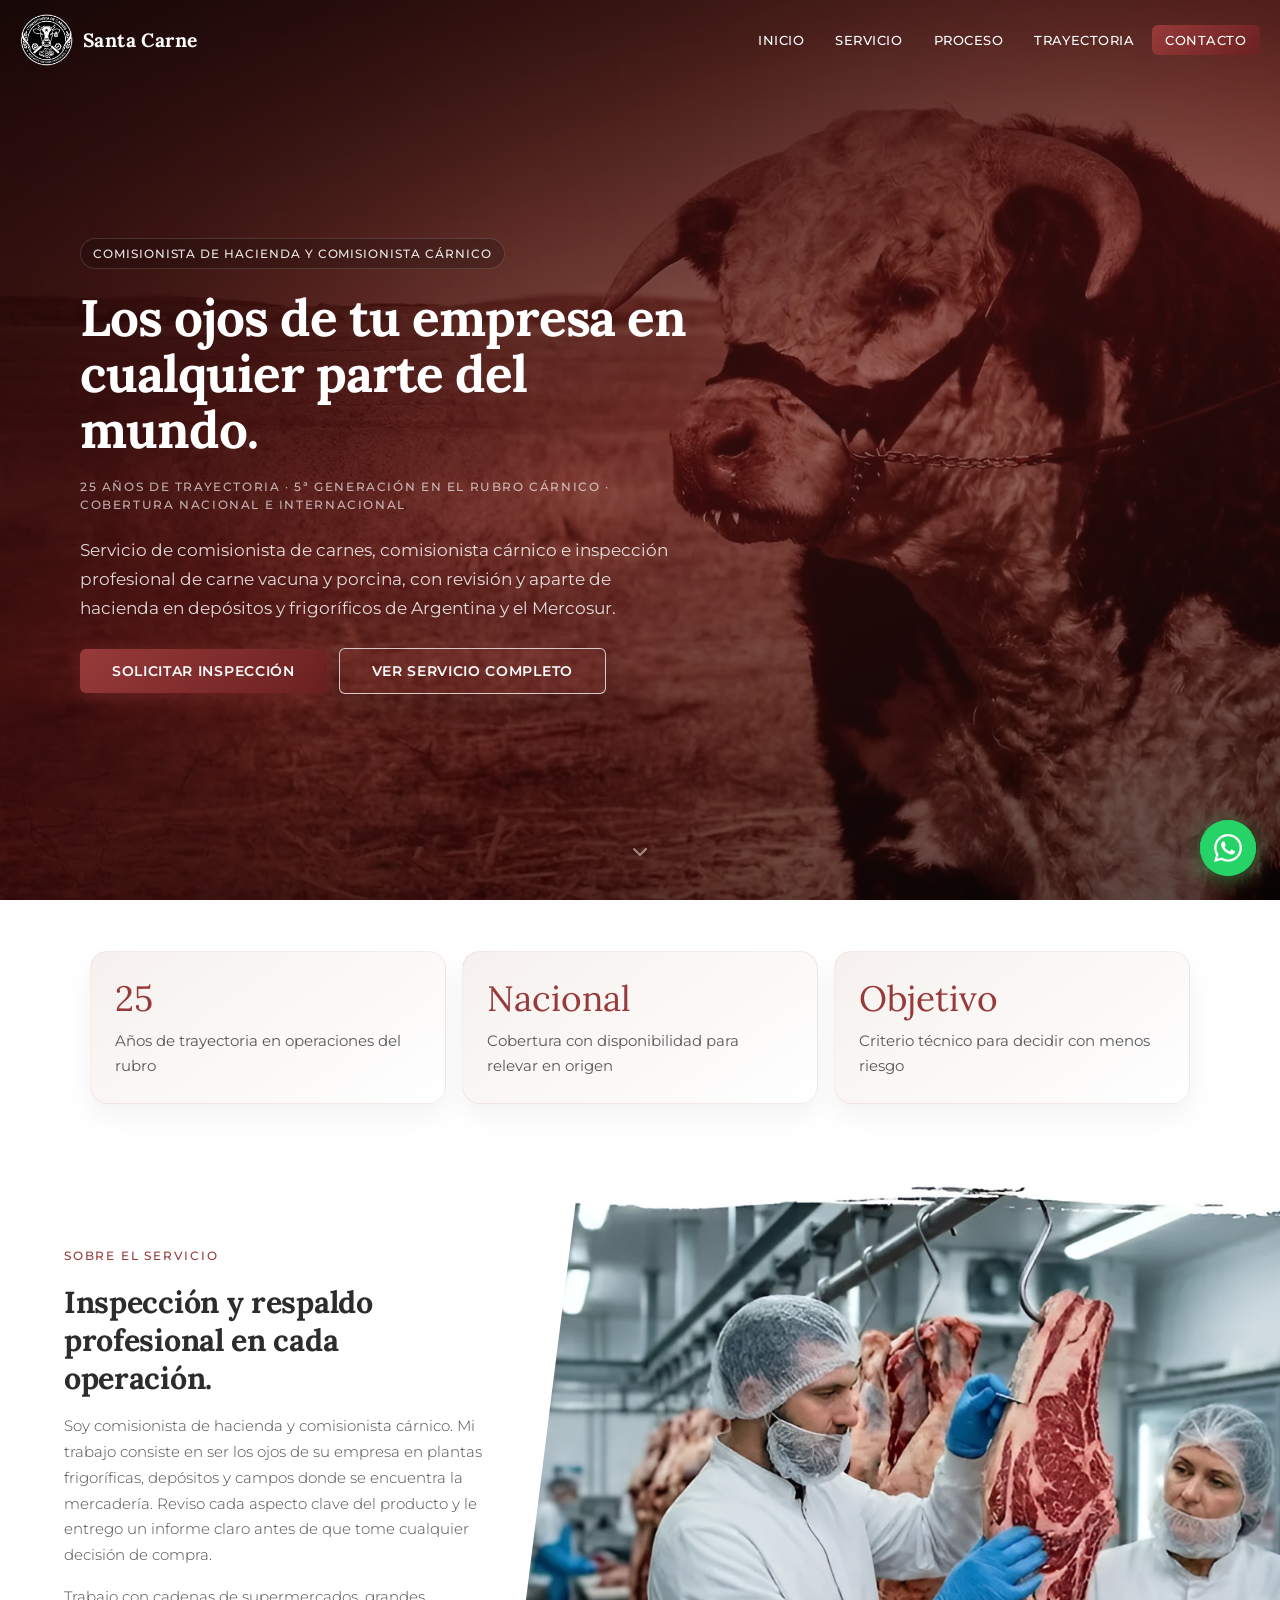
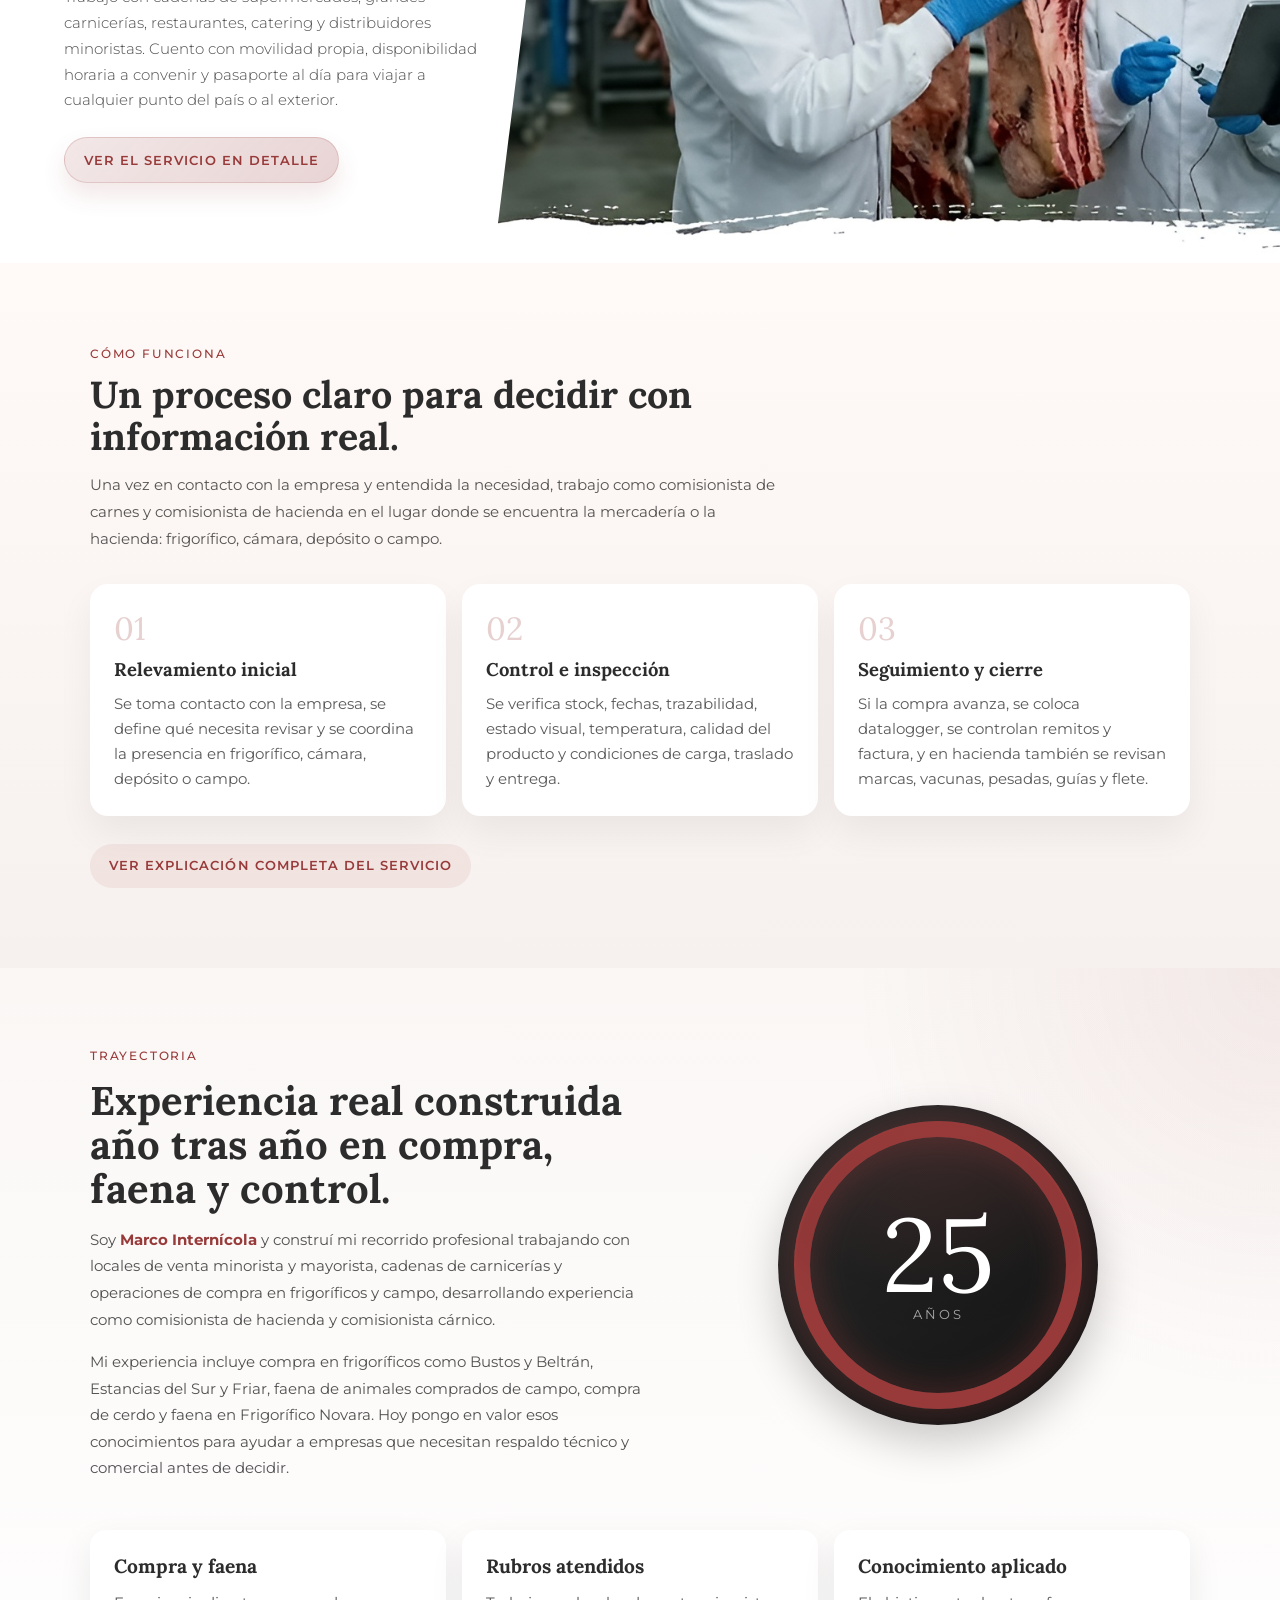
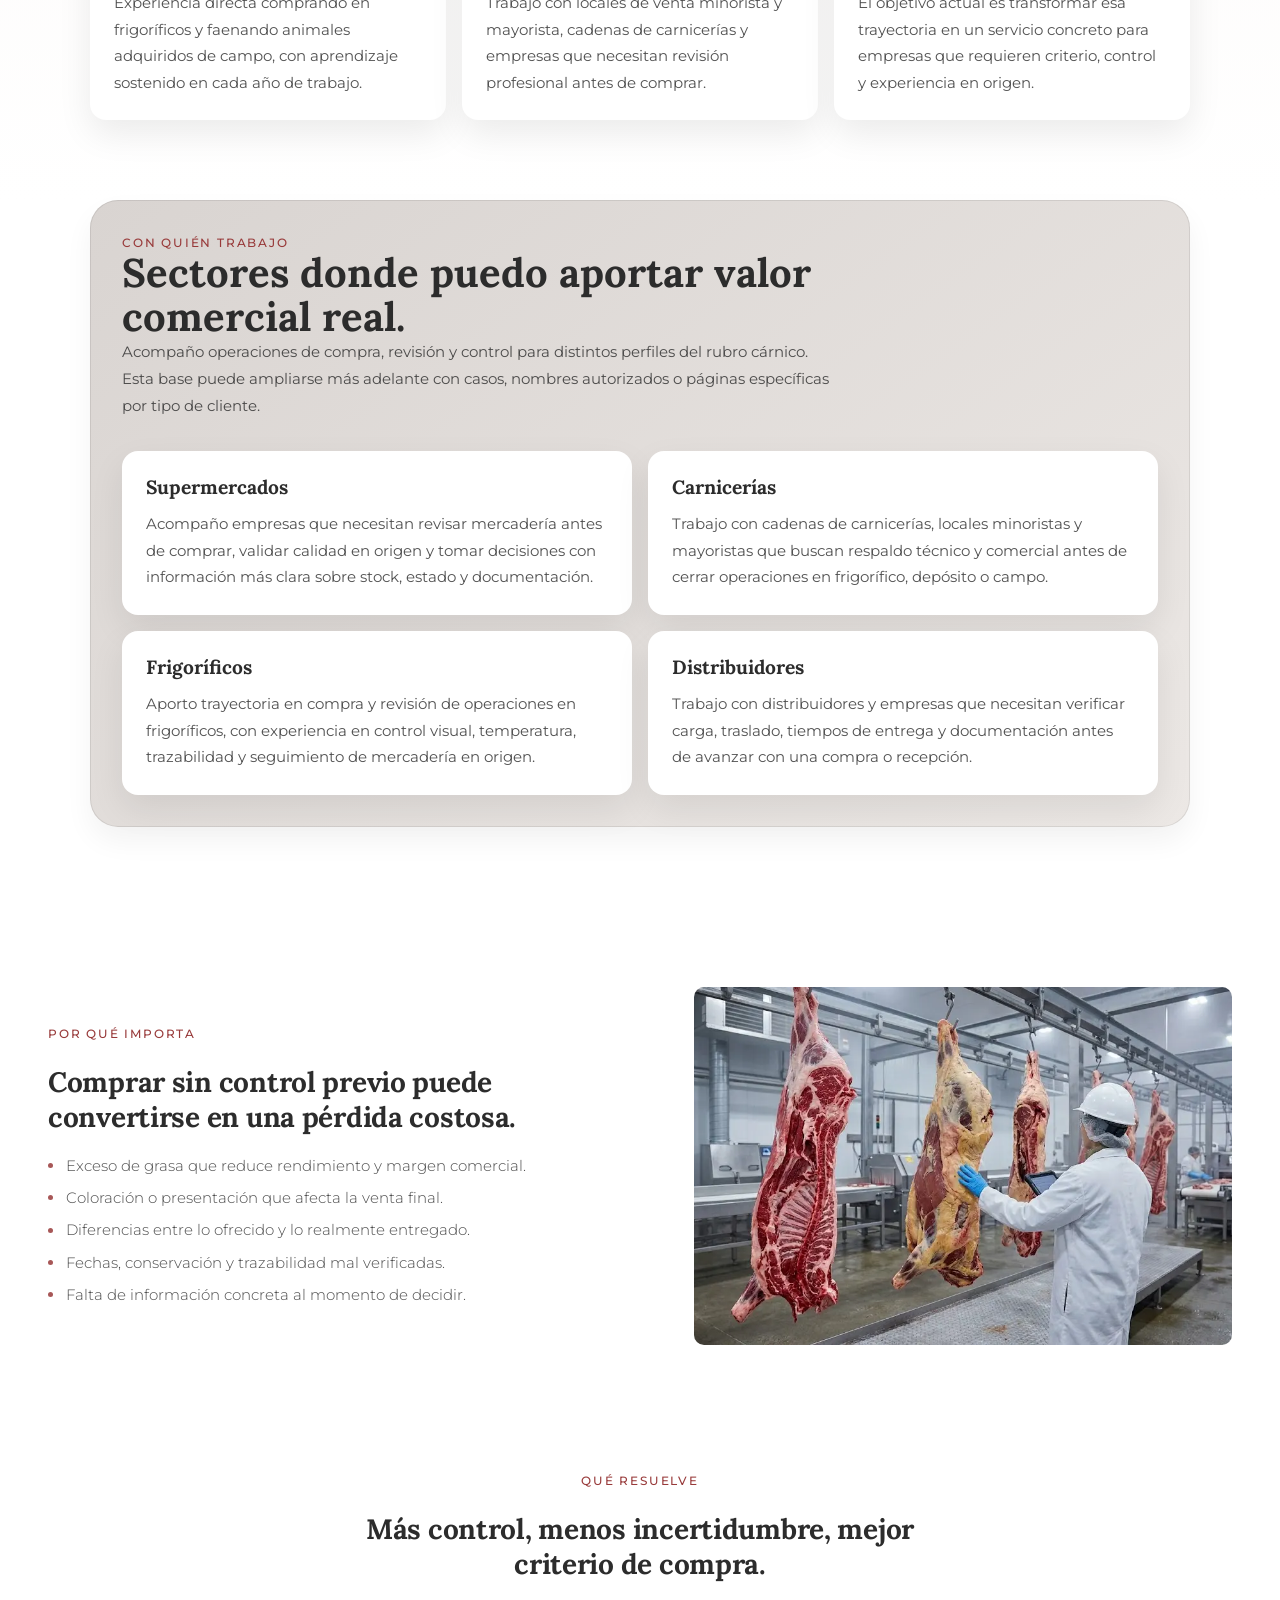
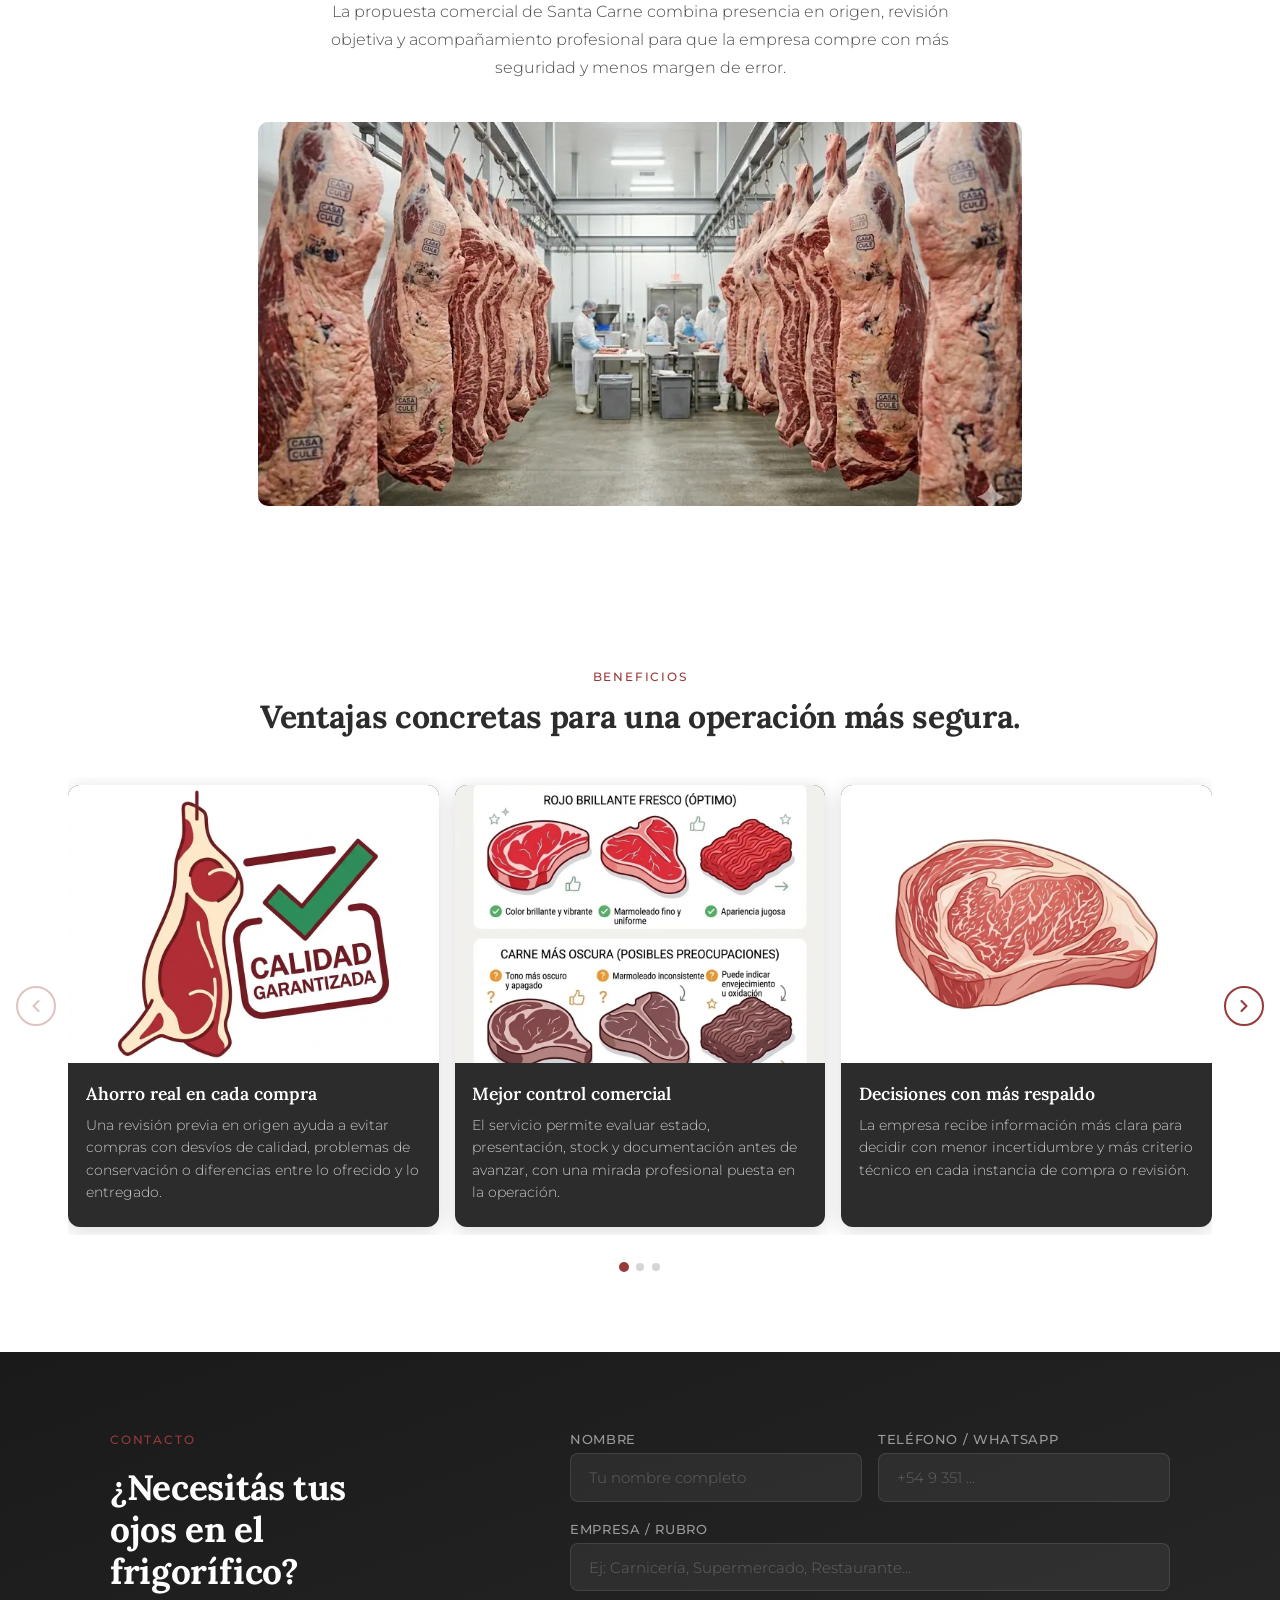
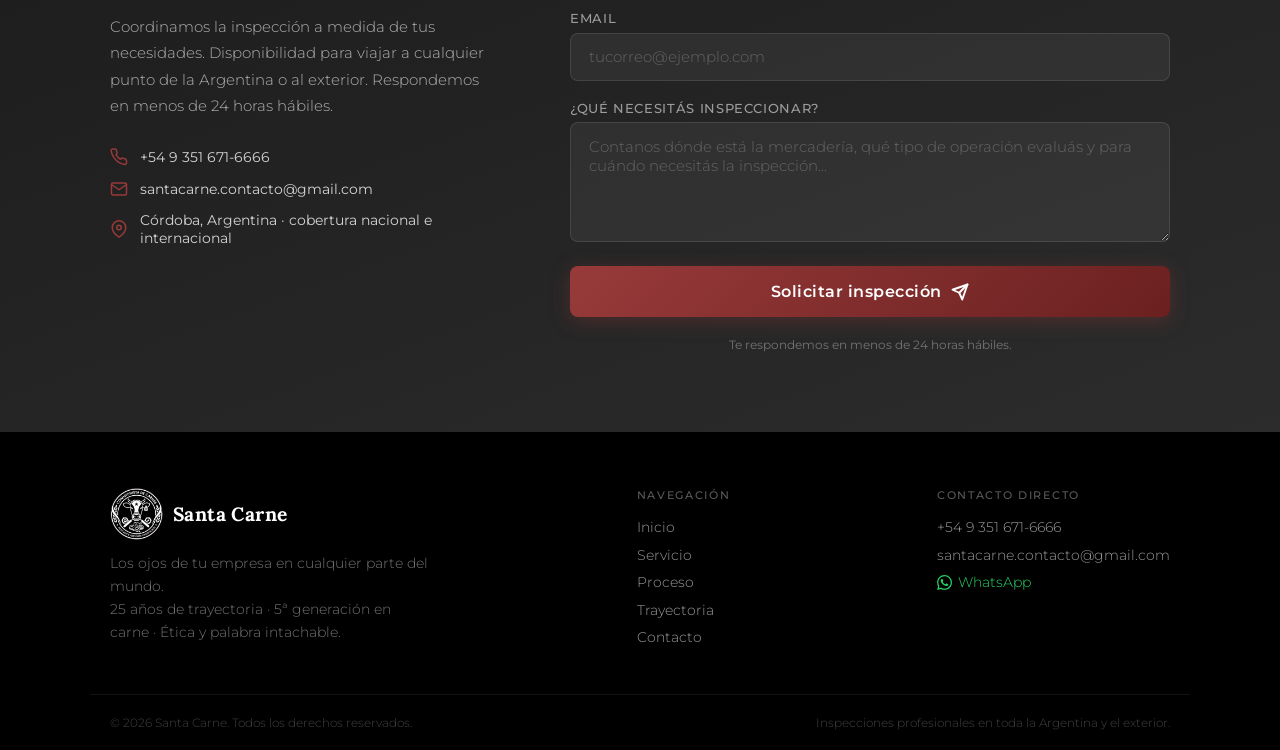
==== commit cb3e574f: "Refuerza SEO para comisionista de hacienda y carnes" ====
--- a/index.html
+++ b/index.html
@@ -5,9 +5,9 @@
   <meta name="viewport" content="width=device-width, initial-scale=1.0" />
 
   <!-- ===== SEO ===== -->
-  <title>Santa Carne | Inspección de carne y revisión de hacienda</title>
-  <meta name="description" content="Santa Carne brinda inspección profesional de carne vacuna y porcina, revisión y aparte de hacienda, y control de mercadería en depósitos y frigoríficos de Argentina y el Mercosur." />
-  <meta name="keywords" content="inspección de carne, inspección de carne vacuna, inspección de carne porcina, inspección profesional de carne, revisión de hacienda, aparte de hacienda, comisionista de hacienda, comisionista carnico, intermediario carnico, inspección en frigoríficos, revisión en depósitos, control de mercadería cárnica, control de calidad de carne, frigoríficos Argentina, servicio de inspección Mercosur" />
+  <title>Santa Carne | Comisionista de hacienda e inspección de carne</title>
+  <meta name="description" content="Santa Carne brinda servicio de comisionista de hacienda, comisionista cárnico e inspección profesional de carne vacuna y porcina, con revisión en depósitos y frigoríficos de Argentina y el Mercosur." />
+  <meta name="keywords" content="comisionista de hacienda, comisionista de carnes, comisionista carnico, inspección de carne, inspección de carne vacuna, inspección de carne porcina, inspección profesional de carne, revisión de hacienda, aparte de hacienda, intermediario carnico, inspección en frigoríficos, revisión en depósitos, control de mercadería cárnica, control de calidad de carne, frigoríficos Argentina, servicio de inspección Mercosur" />
   <meta name="author" content="Santa Carne" />
   <meta name="robots" content="index, follow" />
   <link rel="canonical" href="https://www.santacarne.com.ar/" />
@@ -16,13 +16,13 @@
   <!-- ===== Open Graph ===== -->
   <meta property="og:type"        content="website" />
   <meta property="og:url"         content="https://www.santacarne.com.ar/" />
-  <meta property="og:title"       content="Santa Carne | Inspección de carne y revisión de hacienda" />
-  <meta property="og:description" content="Inspección profesional de carne vacuna y porcina, revisión y aparte de hacienda, y control de mercadería en depósitos y frigoríficos de Argentina y el Mercosur." />
+  <meta property="og:title"       content="Santa Carne | Comisionista de hacienda e inspección de carne" />
+  <meta property="og:description" content="Servicio de comisionista de hacienda, comisionista cárnico e inspección profesional de carne vacuna y porcina en Argentina y el Mercosur." />
   <meta property="og:image"       content="https://www.santacarne.com.ar/img/hero-fondo.webp" />
-  <meta property="og:image:alt"   content="Santa Carne, inspección de carne y revisión de hacienda" />
+  <meta property="og:image:alt"   content="Santa Carne, comisionista de hacienda e inspección de carne" />
   <meta name="twitter:card"       content="summary_large_image" />
-  <meta name="twitter:title"      content="Santa Carne | Inspección de carne y revisión de hacienda" />
-  <meta name="twitter:description" content="Inspección profesional de carne vacuna y porcina, revisión y aparte de hacienda, y control de mercadería en depósitos y frigoríficos de Argentina y el Mercosur." />
+  <meta name="twitter:title"      content="Santa Carne | Comisionista de hacienda e inspección de carne" />
+  <meta name="twitter:description" content="Servicio de comisionista de hacienda, comisionista cárnico e inspección profesional de carne vacuna y porcina en Argentina y el Mercosur." />
   <meta name="twitter:image"      content="https://www.santacarne.com.ar/img/hero-fondo.webp" />
 
   <!-- ===== Favicon ===== -->
@@ -41,7 +41,7 @@
     "@context": "https://schema.org",
     "@type": "LocalBusiness",
     "name": "Santa Carne",
-    "description": "Comisionista e intermediario de hacienda con 25 años de trayectoria. Inspección profesional de carne vacuna y porcina, revisión y aparte de hacienda, y control de mercadería en depósitos y frigoríficos de Argentina y el Mercosur.",
+    "description": "Comisionista de hacienda y comisionista cárnico con 25 años de trayectoria. Inspección profesional de carne vacuna y porcina, revisión y aparte de hacienda, y control de mercadería en depósitos y frigoríficos de Argentina y el Mercosur.",
     "url": "https://www.santacarne.com.ar/",
     "telephone": "+5493516716666",
     "email": "santacarne.contacto@gmail.com",
@@ -126,10 +126,10 @@
       <div class="hero__overlay" aria-hidden="true"></div>
       <div class="hero__container">
         <div class="hero__content reveal reveal--up">
-          <span class="hero__kicker">Inspección, comisión e intermediación de hacienda</span>
+          <span class="hero__kicker">Comisionista de hacienda y comisionista cárnico</span>
           <h1 class="hero__title">Los ojos de tu empresa en cualquier parte del mundo.</h1>
           <p class="hero__eyebrow">25 años de trayectoria · 5ª generación en el rubro cárnico · cobertura nacional e internacional</p>
-          <p class="hero__subtitle">Inspección profesional de carne vacuna, porcina y revisión y aparte de hacienda en depósitos y frigoríficos de Argentina y el Mercosur.</p>
+          <p class="hero__subtitle">Servicio de comisionista de carnes, comisionista cárnico e inspección profesional de carne vacuna y porcina, con revisión y aparte de hacienda en depósitos y frigoríficos de Argentina y el Mercosur.</p>
           <div class="hero__action">
             <a href="#contacto" class="hero__btn">Solicitar Inspección</a>
             <a href="servicio.html" class="hero__btn hero__btn--outline hero__btn--service">Ver servicio completo</a>
@@ -165,7 +165,7 @@
       <div class="servicio__white reveal reveal--left">
         <span class="servicio__label">Sobre el Servicio</span>
         <h2 class="servicio__title">Inspección y respaldo profesional en cada operación.</h2>
-        <p class="servicio__text">Soy comisionista e intermediario, mi trabajo consiste en ser los ojos de su empresa en plantas frigoríficas, depósitos y campos donde se encuentra la mercadería. Reviso cada aspecto clave del producto y le entrego un informe claro antes de que tome cualquier decisión de compra.</p>
+        <p class="servicio__text">Soy comisionista de hacienda y comisionista cárnico. Mi trabajo consiste en ser los ojos de su empresa en plantas frigoríficas, depósitos y campos donde se encuentra la mercadería. Reviso cada aspecto clave del producto y le entrego un informe claro antes de que tome cualquier decisión de compra.</p>
         <p class="servicio__text">Trabajo con cadenas de supermercados, grandes carnicerías, restaurantes, catering y distribuidores minoristas. Cuento con movilidad propia, disponibilidad horaria a convenir y pasaporte al día para viajar a cualquier punto del país o al exterior.</p>
         <a href="servicio.html" class="servicio__link">Ver el servicio en detalle</a>
       </div>
@@ -177,7 +177,7 @@
         <div class="proceso__header reveal reveal--up">
           <span class="proceso__label">Cómo funciona</span>
           <h2 class="proceso__title">Un proceso claro para decidir con información real.</h2>
-          <p class="proceso__text">Una vez en contacto con la empresa y entendida la necesidad, el servicio se organiza en el lugar donde se encuentra la mercadería o la hacienda: frigorífico, cámara, depósito o campo.</p>
+          <p class="proceso__text">Una vez en contacto con la empresa y entendida la necesidad, trabajo como comisionista de carnes y comisionista de hacienda en el lugar donde se encuentra la mercadería o la hacienda: frigorífico, cámara, depósito o campo.</p>
         </div>
         <div class="proceso__grid">
           <article class="proceso__card reveal reveal--up">
@@ -208,7 +208,7 @@
         <div class="trayectoria__intro reveal reveal--left">
           <span class="trayectoria__label">Trayectoria</span>
           <h2 class="trayectoria__title">Experiencia real construida año tras año en compra, faena y control.</h2>
-          <p class="trayectoria__text">Soy <span class="brand-highlight">Marco Internícola</span> y construí mi recorrido profesional trabajando con locales de venta minorista y mayorista, cadenas de carnicerías y operaciones de compra en frigoríficos y campo.</p>
+          <p class="trayectoria__text">Soy <span class="brand-highlight">Marco Internícola</span> y construí mi recorrido profesional trabajando con locales de venta minorista y mayorista, cadenas de carnicerías y operaciones de compra en frigoríficos y campo, desarrollando experiencia como comisionista de hacienda y comisionista cárnico.</p>
           <p class="trayectoria__text">Mi experiencia incluye compra en frigoríficos como Bustos y Beltrán, Estancias del Sur y Friar, faena de animales comprados de campo, compra de cerdo y faena en Frigorífico Novara. Hoy pongo en valor esos conocimientos para ayudar a empresas que necesitan respaldo técnico y comercial antes de decidir.</p>
         </div>
 
--- a/styles.css
+++ b/styles.css
@@ -417,6 +417,36 @@
     background: rgba(152,58,58,0.3);
     border-color: var(--color-white);
     box-shadow: 0 18px 34px rgba(0,0,0,0.22);
+}
+
+.hero__btn--back-home {
+    color: var(--color-dark);
+    border-color: rgba(44,44,44,0.18);
+    background: rgba(255,255,255,0.82);
+    box-shadow: 0 12px 24px rgba(0,0,0,0.08);
+}
+
+.hero__btn--back-home:hover {
+    color: var(--color-dark);
+    border-color: rgba(44,44,44,0.28);
+    background: rgba(255,255,255,0.92);
+    box-shadow: 0 16px 28px rgba(0,0,0,0.12);
+}
+
+@media (min-width: 768px) {
+    .hero__btn--back-home {
+        color: rgba(255,255,255,0.9);
+        border-color: rgba(255,255,255,0.5);
+        background: transparent;
+        box-shadow: none;
+    }
+
+    .hero__btn--back-home:hover {
+        color: var(--color-white);
+        border-color: rgba(255,255,255,0.8);
+        background: rgba(255,255,255,0.1);
+        box-shadow: none;
+    }
 }
 
 /* Flecha scroll */
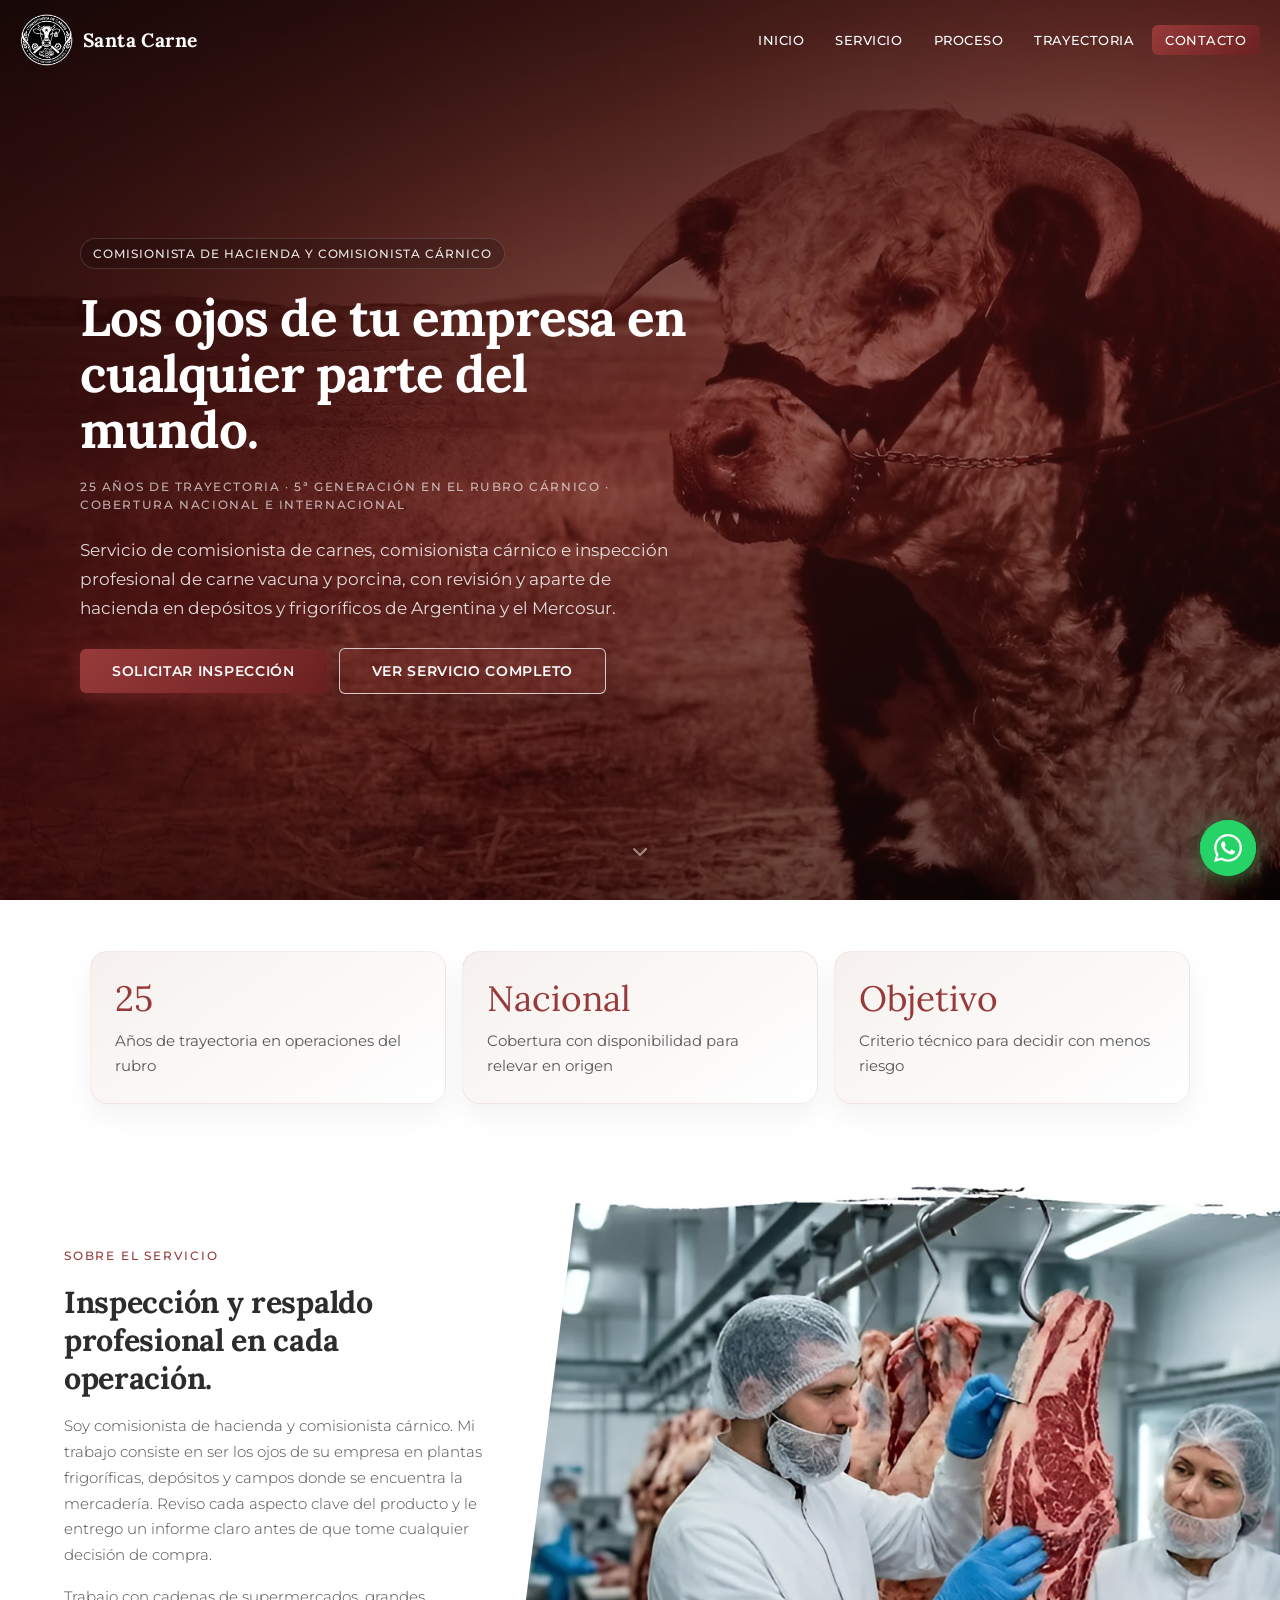
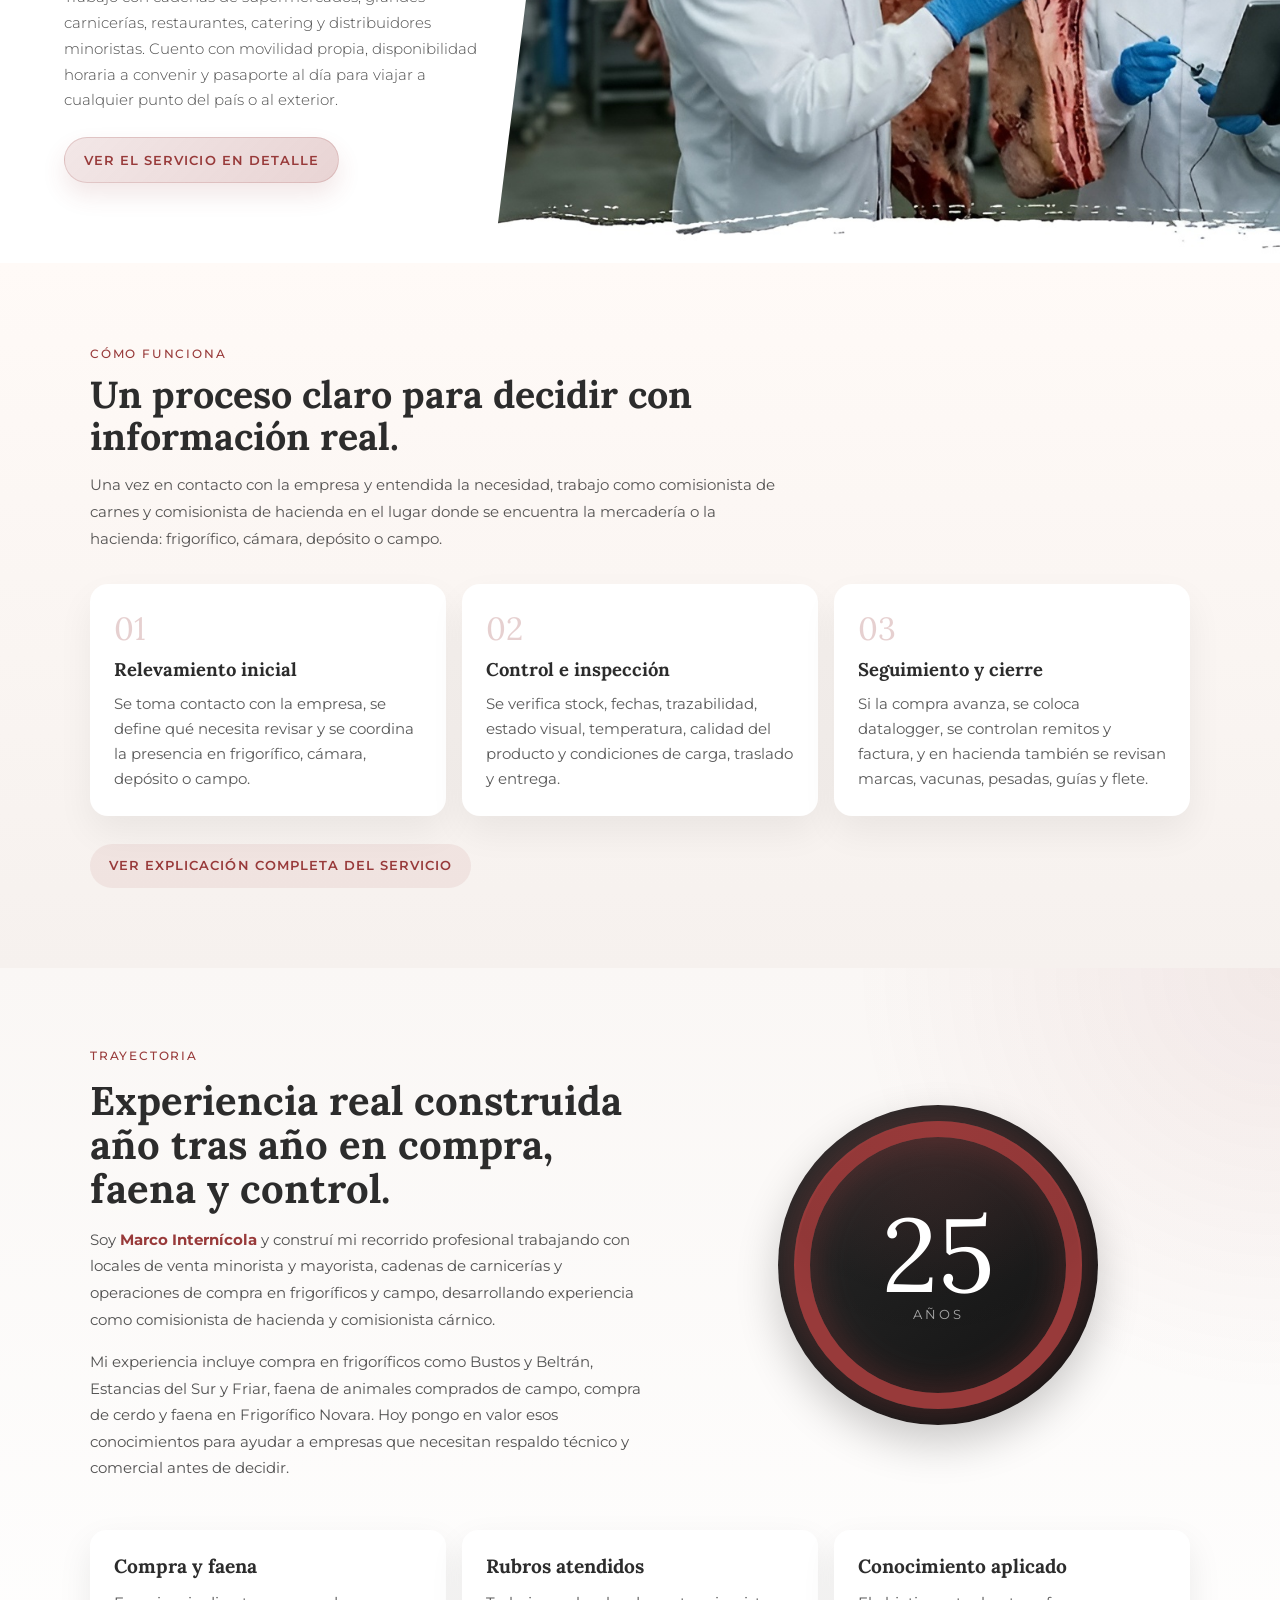
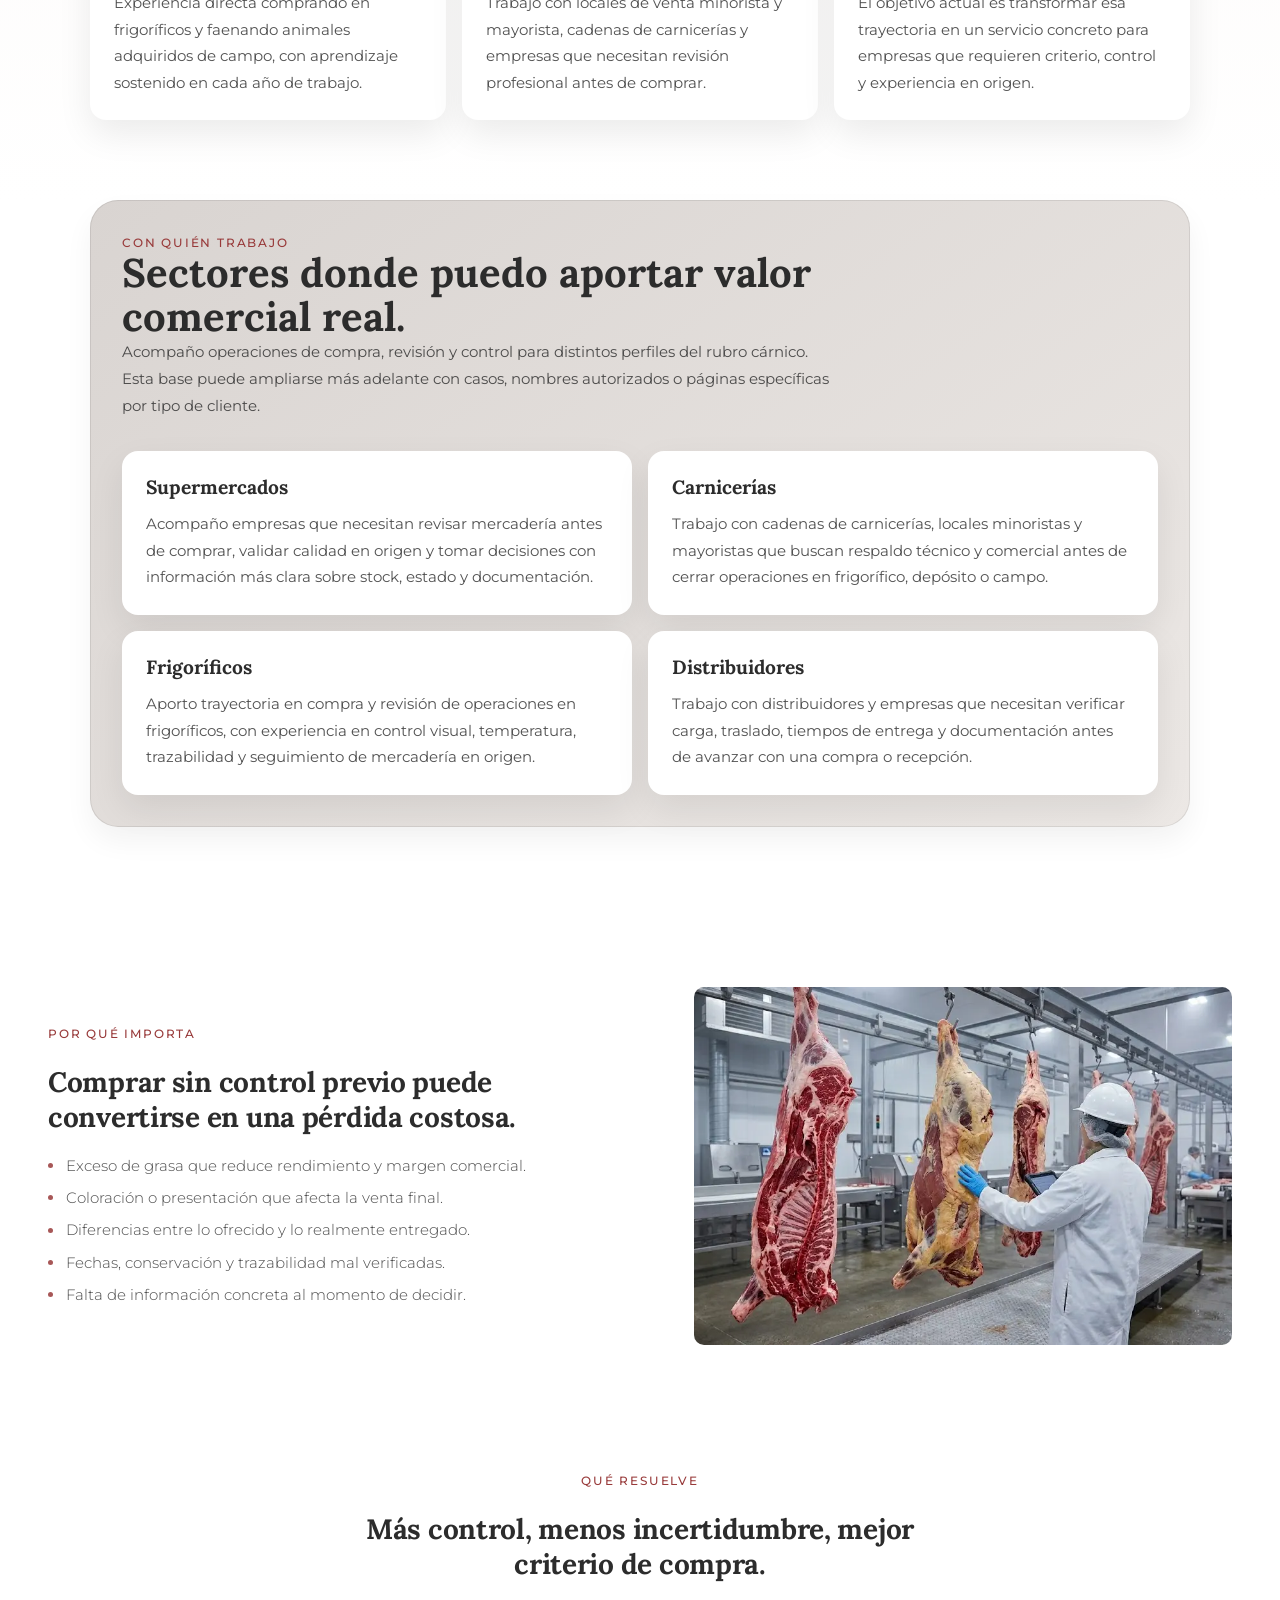
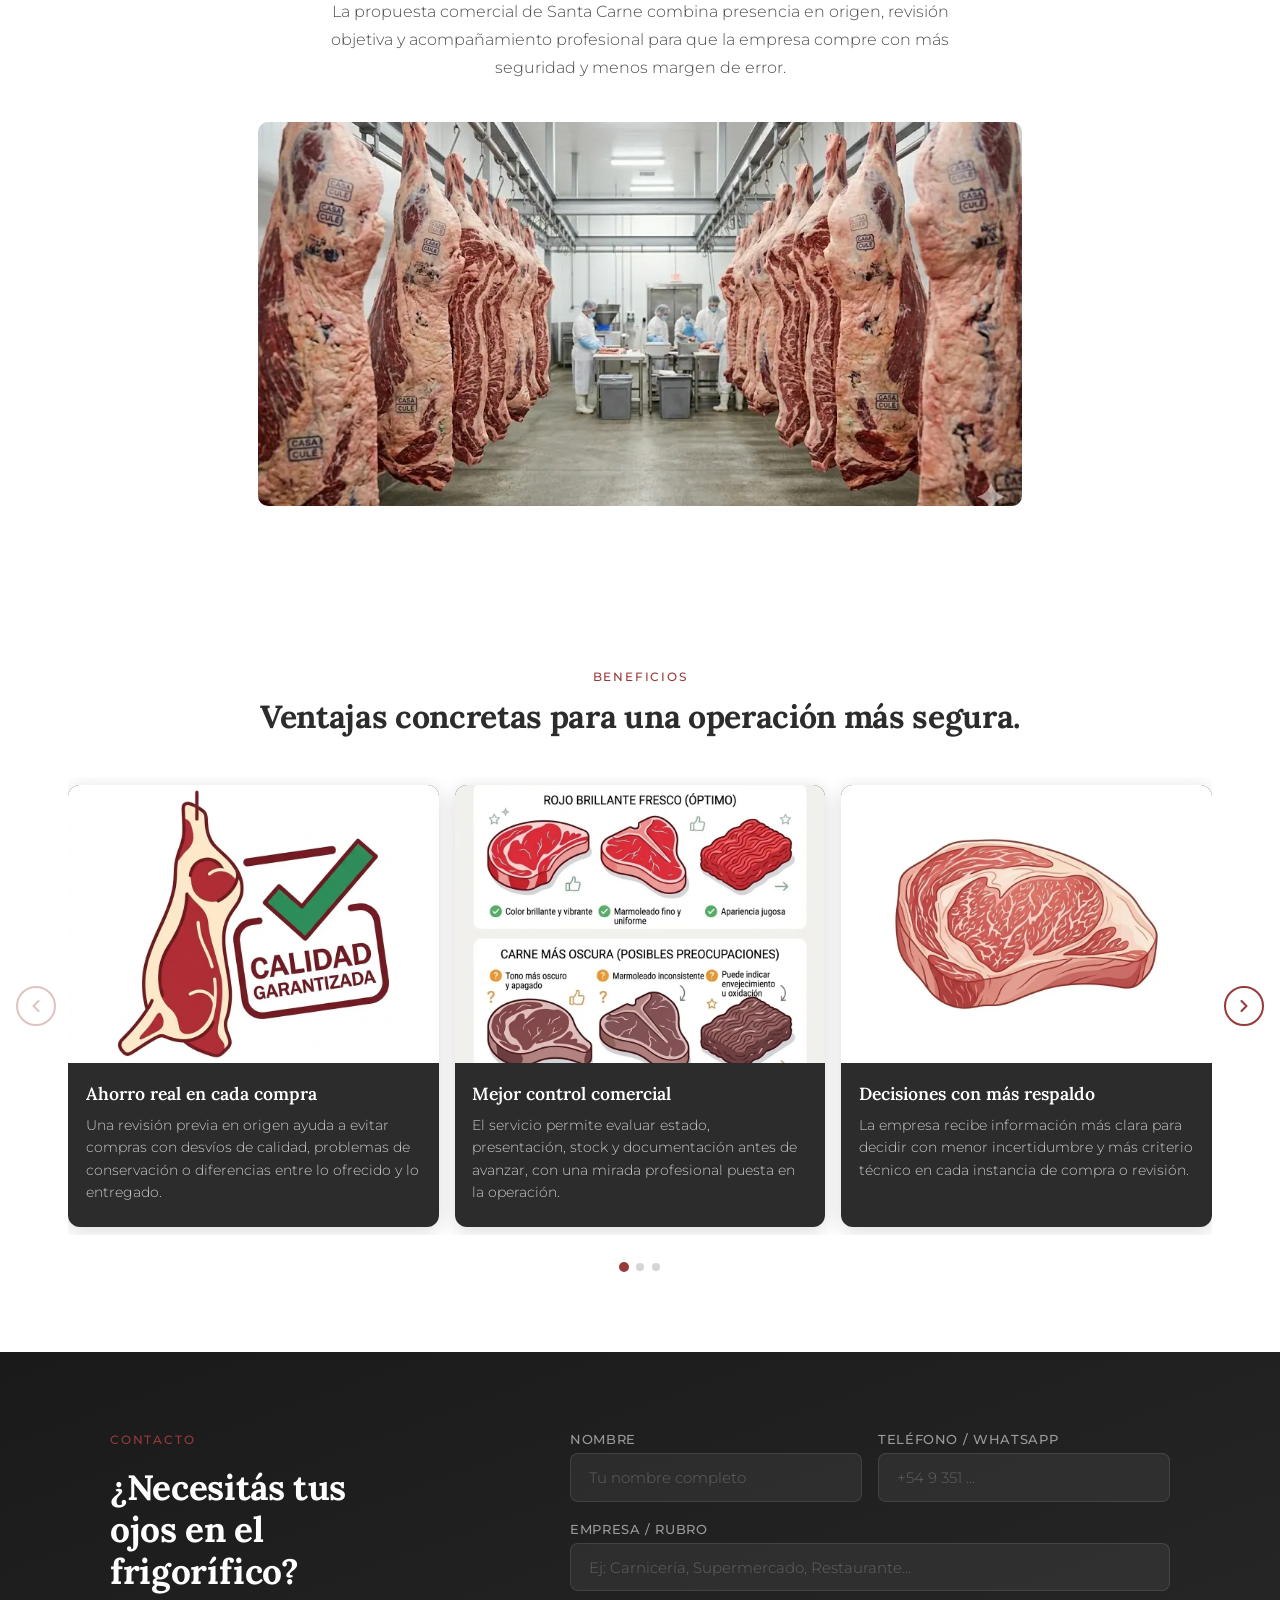
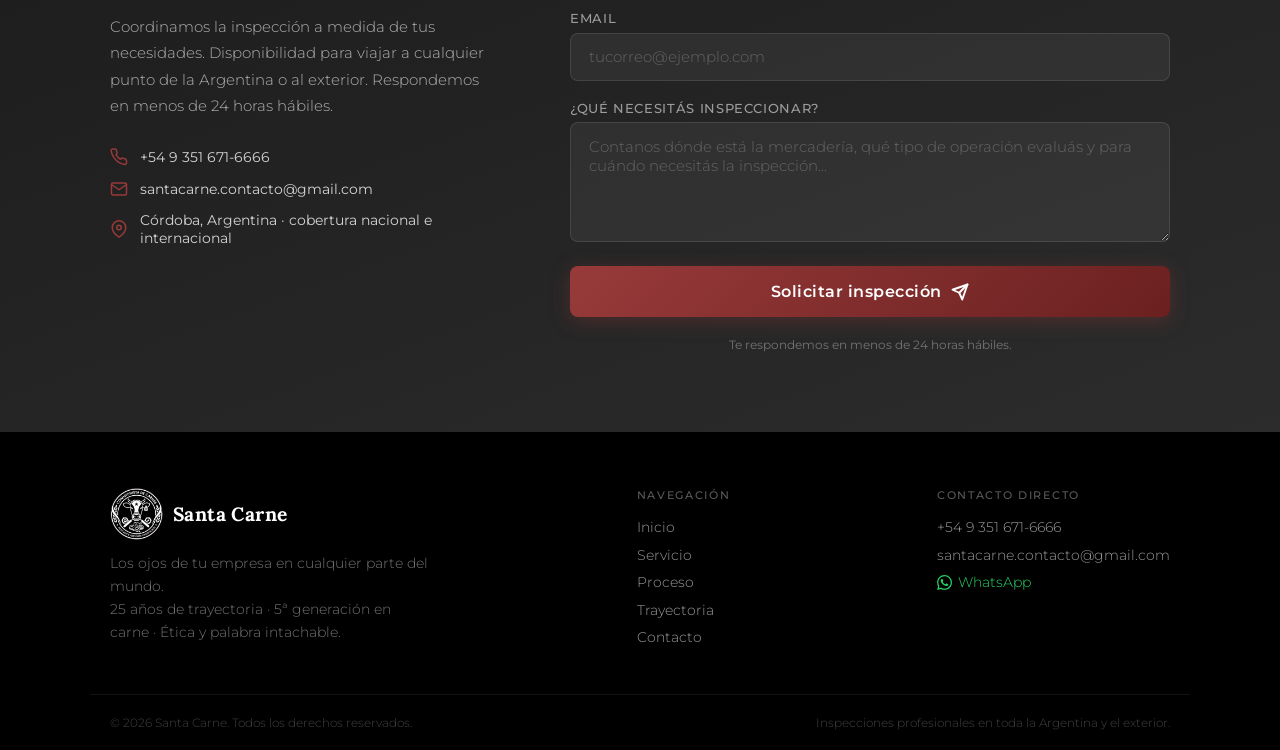
==== commit 560f8155: "Corrige dominio canonico y sitemap sin www" ====
--- a/index.html
+++ b/index.html
@@ -10,20 +10,20 @@
   <meta name="keywords" content="comisionista de hacienda, comisionista de carnes, comisionista carnico, inspección de carne, inspección de carne vacuna, inspección de carne porcina, inspección profesional de carne, revisión de hacienda, aparte de hacienda, intermediario carnico, inspección en frigoríficos, revisión en depósitos, control de mercadería cárnica, control de calidad de carne, frigoríficos Argentina, servicio de inspección Mercosur" />
   <meta name="author" content="Santa Carne" />
   <meta name="robots" content="index, follow" />
-  <link rel="canonical" href="https://www.santacarne.com.ar/" />
+  <link rel="canonical" href="https://santacarne.com.ar/" />
   <link rel="preload" as="image" href="img/hero-fondo.webp" />
 
   <!-- ===== Open Graph ===== -->
   <meta property="og:type"        content="website" />
-  <meta property="og:url"         content="https://www.santacarne.com.ar/" />
+  <meta property="og:url"         content="https://santacarne.com.ar/" />
   <meta property="og:title"       content="Santa Carne | Comisionista de hacienda e inspección de carne" />
   <meta property="og:description" content="Servicio de comisionista de hacienda, comisionista cárnico e inspección profesional de carne vacuna y porcina en Argentina y el Mercosur." />
-  <meta property="og:image"       content="https://www.santacarne.com.ar/img/hero-fondo.webp" />
+  <meta property="og:image"       content="https://santacarne.com.ar/img/hero-fondo.webp" />
   <meta property="og:image:alt"   content="Santa Carne, comisionista de hacienda e inspección de carne" />
   <meta name="twitter:card"       content="summary_large_image" />
   <meta name="twitter:title"      content="Santa Carne | Comisionista de hacienda e inspección de carne" />
   <meta name="twitter:description" content="Servicio de comisionista de hacienda, comisionista cárnico e inspección profesional de carne vacuna y porcina en Argentina y el Mercosur." />
-  <meta name="twitter:image"      content="https://www.santacarne.com.ar/img/hero-fondo.webp" />
+  <meta name="twitter:image"      content="https://santacarne.com.ar/img/hero-fondo.webp" />
 
   <!-- ===== Favicon ===== -->
   <link rel="icon" type="image/webp" href="img/logo.webp" />
@@ -42,11 +42,11 @@
     "@type": "LocalBusiness",
     "name": "Santa Carne",
     "description": "Comisionista de hacienda y comisionista cárnico con 25 años de trayectoria. Inspección profesional de carne vacuna y porcina, revisión y aparte de hacienda, y control de mercadería en depósitos y frigoríficos de Argentina y el Mercosur.",
-    "url": "https://www.santacarne.com.ar/",
+    "url": "https://santacarne.com.ar/",
     "telephone": "+5493516716666",
     "email": "santacarne.contacto@gmail.com",
-    "logo": "https://www.santacarne.com.ar/img/logo.webp",
-    "image": "https://www.santacarne.com.ar/img/hero-fondo.webp",
+    "logo": "https://santacarne.com.ar/img/logo.webp",
+    "image": "https://santacarne.com.ar/img/hero-fondo.webp",
     "address": {
       "@type": "PostalAddress",
       "addressLocality": "Córdoba",
@@ -390,7 +390,7 @@
             <input type="hidden" name="_subject" value="Nueva consulta desde Santa Carne" />
             <input type="hidden" name="_captcha" value="false" />
             <input type="hidden" name="_template" value="table" />
-            <input type="hidden" name="_next" value="https://www.santacarne.com.ar/gracias.html" />
+            <input type="hidden" name="_next" value="https://santacarne.com.ar/gracias.html" />
             <input type="text" name="_honey" style="display:none" />
             <div class="contacto__row">
               <div class="contacto__field">
